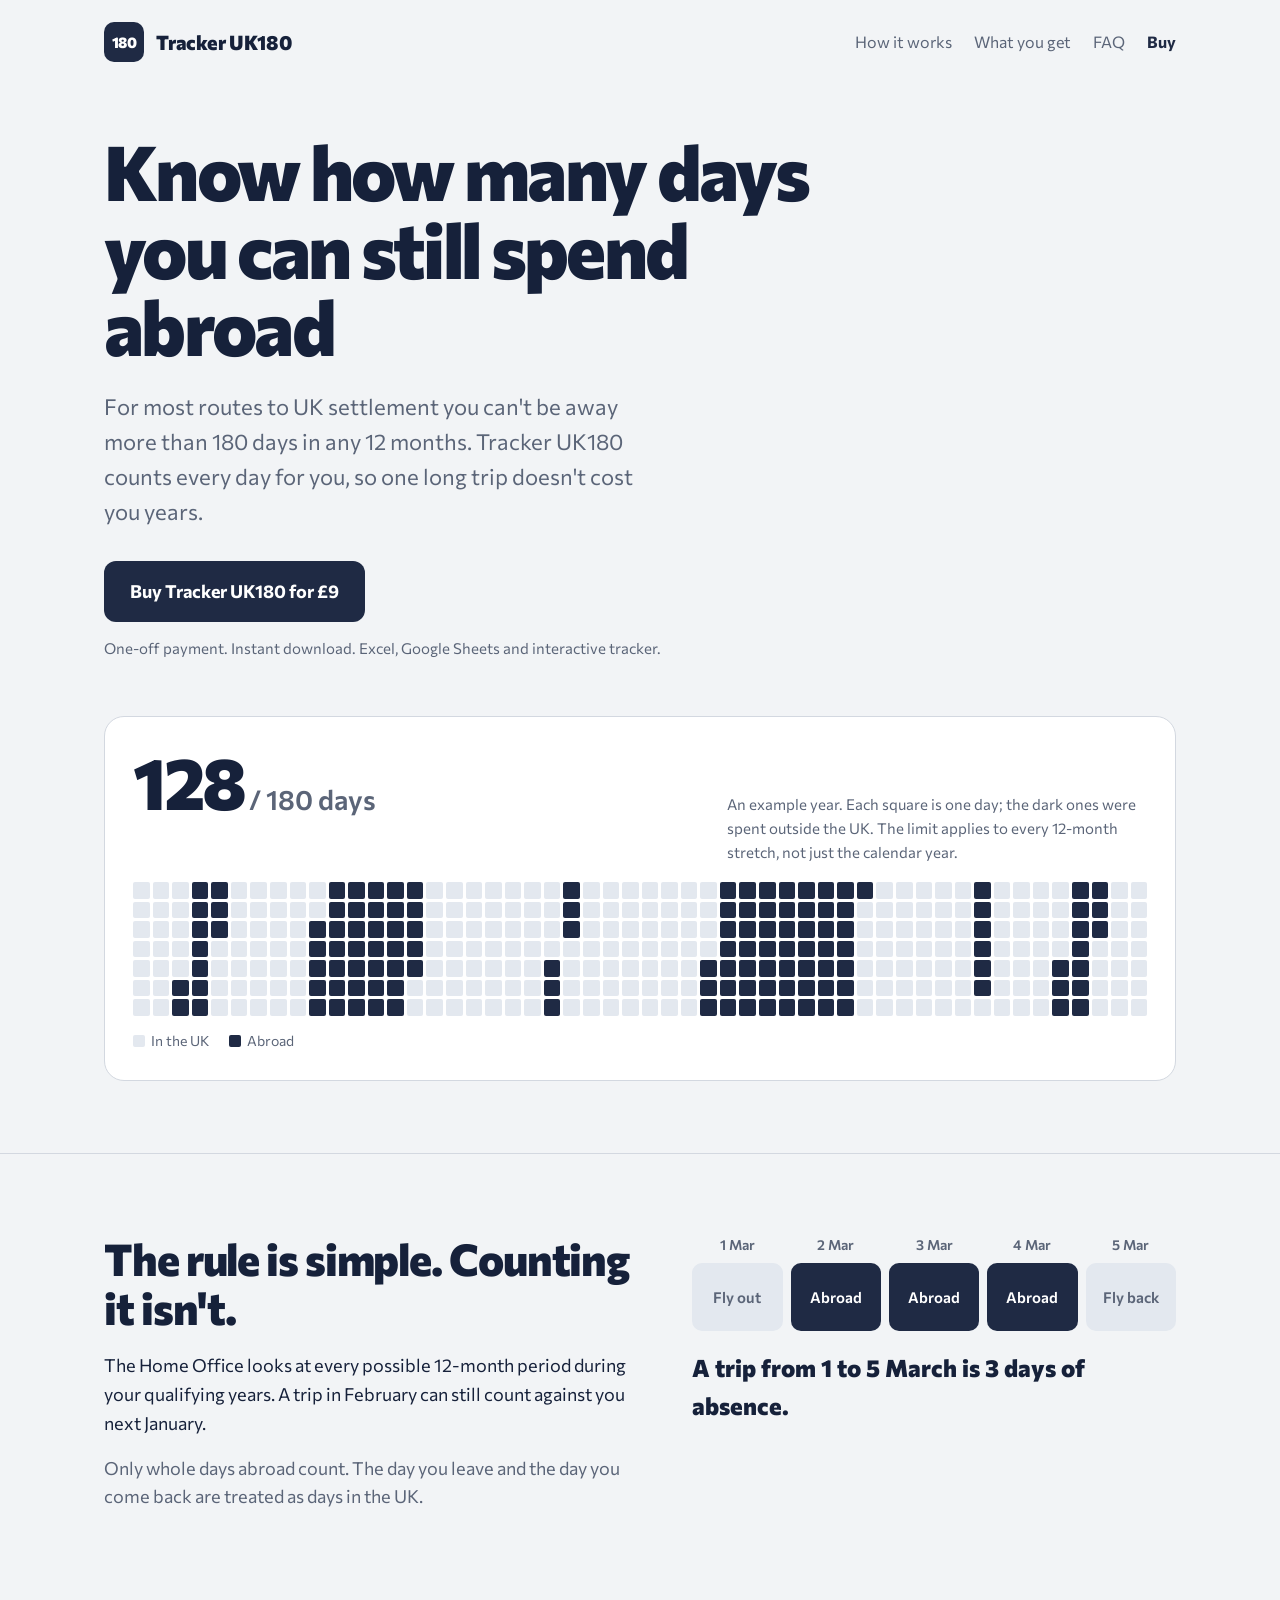
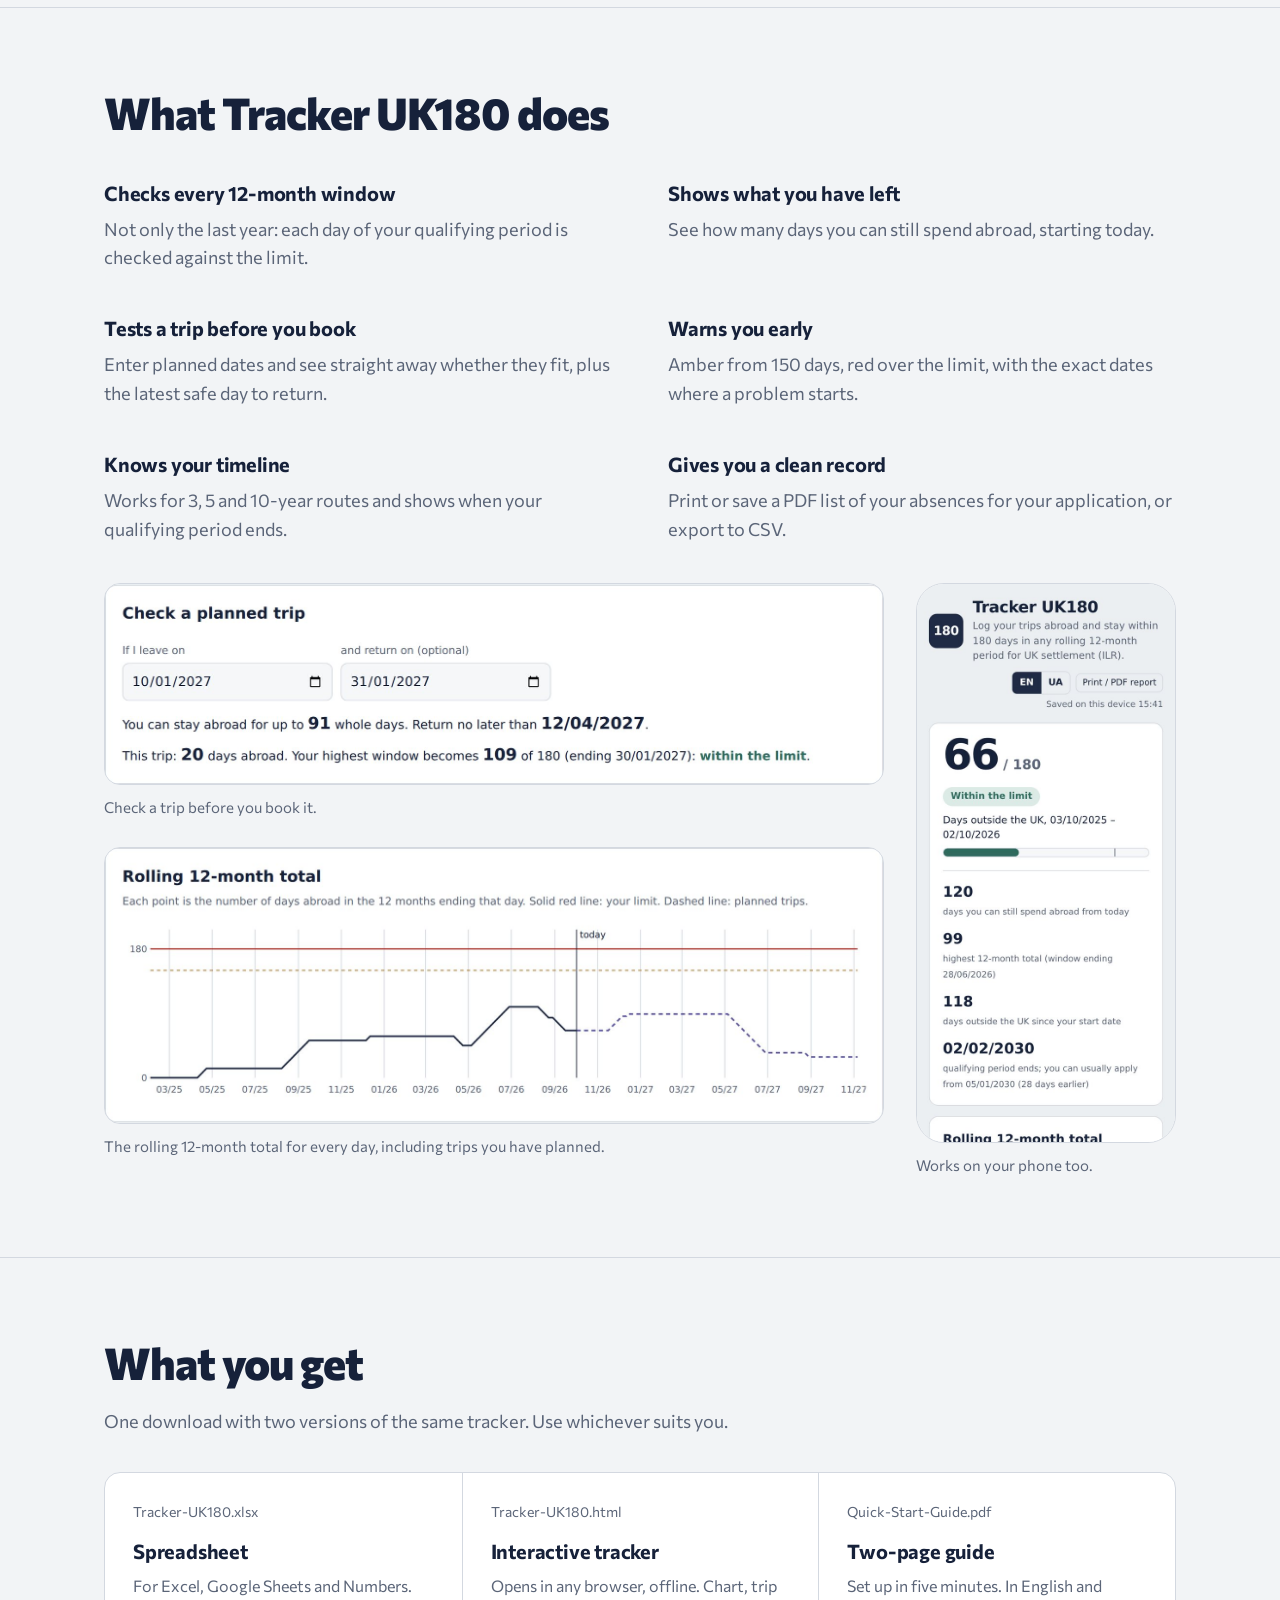
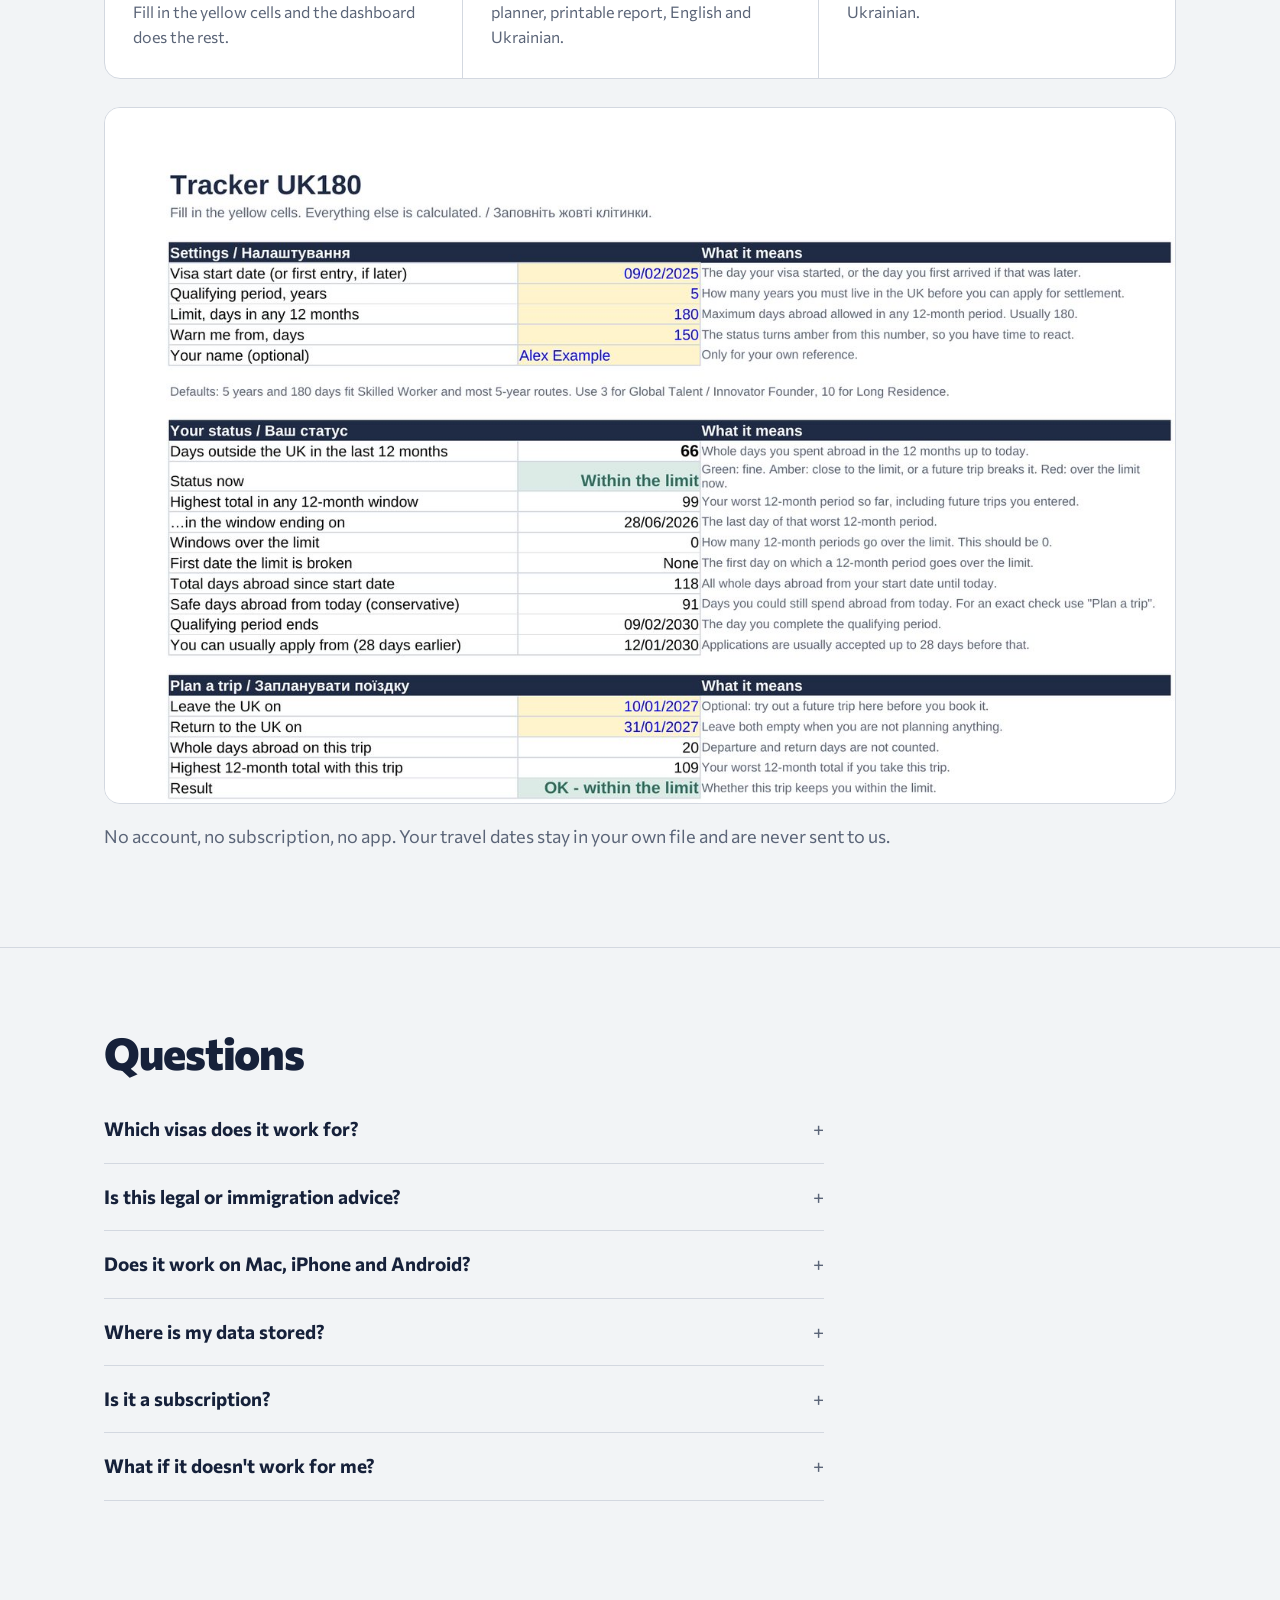
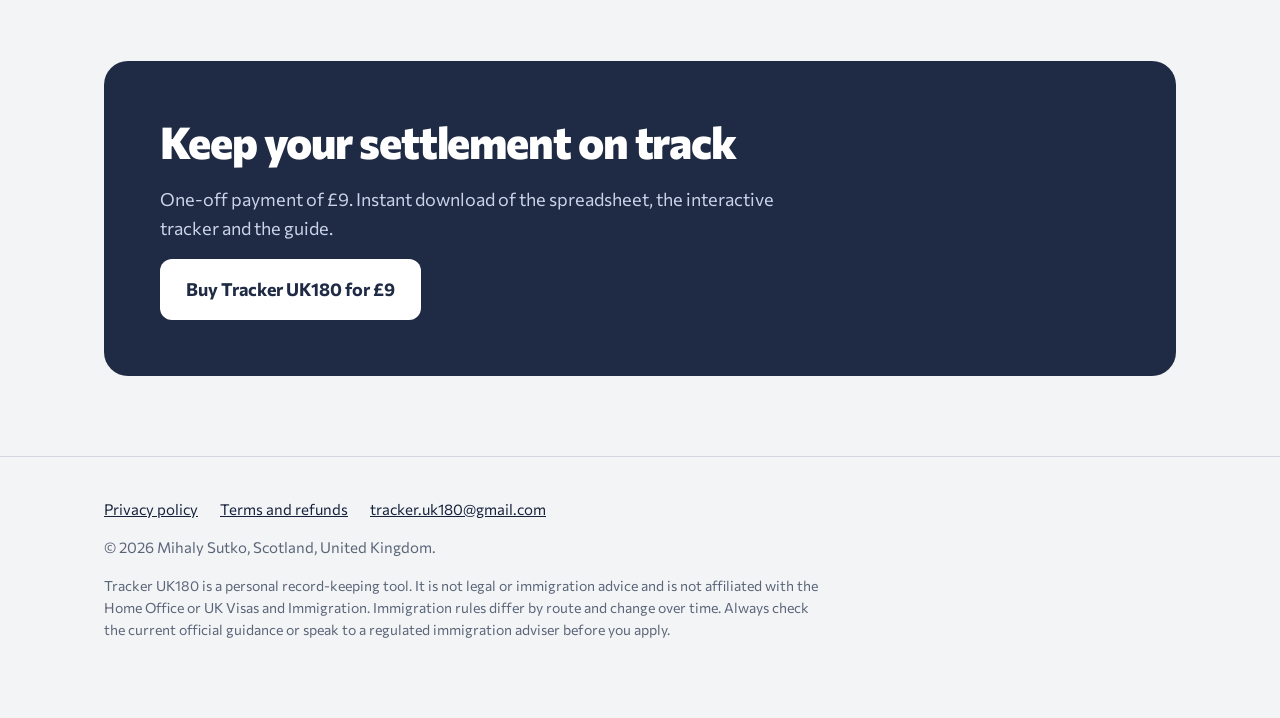
==== index.html @ 70cab6b4 "Add files via upload" ====
<!DOCTYPE html>
<html lang="en">
<head>
<meta charset="utf-8">
<meta name="viewport" content="width=device-width, initial-scale=1">
<link rel="icon" href="data:image/svg+xml,<svg xmlns=%22http://www.w3.org/2000/svg%22 viewBox=%220 0 100 100%22><rect width=%22100%22 height=%22100%22 rx=%2222%22 fill=%22%231F2A44%22/><text x=%2250%22 y=%2266%22 font-size=%2244%22 font-family=%22Arial%22 font-weight=%22700%22 fill=%22white%22 text-anchor=%22middle%22>180</text></svg>">
<link rel="preconnect" href="https://fonts.googleapis.com">
<link rel="preconnect" href="https://fonts.gstatic.com" crossorigin>
<link href="https://fonts.googleapis.com/css2?family=Commissioner:wght@400;600;700;800&display=swap" rel="stylesheet">
<link rel="stylesheet" href="/style.css">

<title>Tracker UK180: 180-day absence tracker for UK settlement (ILR)</title>
<meta name="description" content="Count your days outside the UK the way the 180-day rule works: every rolling 12-month window, whole days only. Excel, Google Sheets and an interactive tracker.">
<meta property="og:title" content="Tracker UK180: 180-day absence tracker for ILR">
<meta property="og:description" content="Know exactly how many days you can spend abroad without risking your UK settlement.">
<meta property="og:image" content="/og-image.jpg">
<meta name="twitter:card" content="summary_large_image">
</head>
<body>
<header class="wrap nav">
  <a class="brand" href="/"><span class="mark">180</span>Tracker UK180</a>
  <nav>
    <a href="/#how">How it works</a>
    <a href="/#inside">What you get</a>
    <a href="/#faq">FAQ</a>
    <a class="navbuy" href="/#buy">Buy</a>
  </nav>
</header>

<main>
  <section class="wrap hero">
    <h1>Know how many days you can still spend abroad</h1>
    <p class="lead">For most routes to UK settlement you can't be away more than 180 days in any 12 months. Tracker UK180 counts every day for you, so one long trip doesn't cost you years.</p>
    <a class="btn" data-buy href="#buy">Buy Tracker UK180</a>
    <p class="meta">One-off payment. Instant download. Excel, Google Sheets and interactive tracker.</p>

    <div class="yearbox" aria-label="Example: a year of trips shown day by day">
      <div class="yearhead">
        <div class="count"><span id="yearCount">0</span><small> / 180 days</small></div>
        <p>An example year. Each square is one day; the dark ones were spent outside the UK. The limit applies to every 12-month stretch, not just the calendar year.</p>
      </div>
      <div id="year"></div>
      <div class="legend"><span>In the UK</span><span class="a">Abroad</span></div>
    </div>
  </section>

  <section class="block" id="how">
    <div class="wrap rule">
      <div>
        <h2>The rule is simple. Counting it isn't.</h2>
        <p>The Home Office looks at every possible 12-month period during your qualifying years. A trip in February can still count against you next January.</p>
        <p class="muted">Only whole days abroad count. The day you leave and the day you come back are treated as days in the UK.</p>
      </div>
      <div>
        <div class="days" role="img" aria-label="A trip from 1 to 5 March counts as 3 days">
          <div><b>1 Mar</b><span>Fly out</span></div>
          <div><b>2 Mar</b><span class="on">Abroad</span></div>
          <div><b>3 Mar</b><span class="on">Abroad</span></div>
          <div><b>4 Mar</b><span class="on">Abroad</span></div>
          <div><b>5 Mar</b><span>Fly back</span></div>
        </div>
        <p class="days-total">A trip from 1 to 5 March is 3 days of absence.</p>
      </div>
    </div>
  </section>

  <section class="block">
    <div class="wrap">
      <h2>What Tracker UK180 does</h2>
      <div class="features">
        <div><h3>Checks every 12-month window</h3><p>Not only the last year: each day of your qualifying period is checked against the limit.</p></div>
        <div><h3>Shows what you have left</h3><p>See how many days you can still spend abroad, starting today.</p></div>
        <div><h3>Tests a trip before you book</h3><p>Enter planned dates and see straight away whether they fit, plus the latest safe day to return.</p></div>
        <div><h3>Warns you early</h3><p>Amber from 150 days, red over the limit, with the exact dates where a problem starts.</p></div>
        <div><h3>Knows your timeline</h3><p>Works for 3, 5 and 10-year routes and shows when your qualifying period ends.</p></div>
        <div><h3>Gives you a clean record</h3><p>Print or save a PDF list of your absences for your application, or export to CSV.</p></div>
      </div>

      <div class="shots pair">
        <div style="display:grid;gap:28px">
          <figure><div class="shot"><img src="/planner.jpg" alt="Trip planner showing a 20-day trip within the limit" loading="lazy" width="1600" height="411"></div><figcaption>Check a trip before you book it.</figcaption></figure>
          <figure><div class="shot"><img src="/chart.jpg" alt="Chart of days abroad in a rolling 12-month window" loading="lazy" width="1600" height="566"></div><figcaption>The rolling 12-month total for every day, including trips you have planned.</figcaption></figure>
        </div>
        <figure class="phonefig"><div class="shot"><img src="/mobile.jpg" alt="Tracker on a phone" loading="lazy" width="600" height="1298"></div><figcaption>Works on your phone too.</figcaption></figure>
      </div>
    </div>
  </section>

  <section class="block" id="inside">
    <div class="wrap">
      <h2>What you get</h2>
      <p class="muted narrow">One download with two versions of the same tracker. Use whichever suits you.</p>
      <div class="inside">
        <div><p class="file">Tracker-UK180.xlsx</p><h3>Spreadsheet</h3><p>For Excel, Google Sheets and Numbers. Fill in the yellow cells and the dashboard does the rest.</p></div>
        <div><p class="file">Tracker-UK180.html</p><h3>Interactive tracker</h3><p>Opens in any browser, offline. Chart, trip planner, printable report, English and Ukrainian.</p></div>
        <div><p class="file">Quick-Start-Guide.pdf</p><h3>Two-page guide</h3><p>Set up in five minutes. In English and Ukrainian.</p></div>
      </div>
      <figure class="shot" style="margin-top:28px"><img src="/excel.jpg" alt="Excel version of Tracker UK180 with dashboard and explanations" loading="lazy" width="1400" height="910"></figure>
      <p class="muted" style="margin-top:18px">No account, no subscription, no app. Your travel dates stay in your own file and are never sent to us.</p>
    </div>
  </section>

  <section class="block faq" id="faq">
    <div class="wrap"><div class="narrow">
      <h2>Questions</h2>
      <details><summary>Which visas does it work for?</summary><p>It is set up for the 180-days-in-any-12-months rule used by Skilled Worker and most 5-year routes, and has settings for 3-year (Global Talent, Innovator Founder) and 10-year (Long Residence) routes. Family-route rules can differ, so check the guidance for your exact route.</p></details>
      <details><summary>Is this legal or immigration advice?</summary><p>No. It is a tool to keep an accurate record and do the counting. It counts every absence, including ones the Home Office may disregard, so it errs on the safe side. Before you apply, check the current Home Office guidance or speak to a regulated adviser.</p></details>
      <details><summary>Does it work on Mac, iPhone and Android?</summary><p>Yes. The spreadsheet works in Excel, Google Sheets and Numbers. The interactive tracker opens in any modern browser on a computer or phone.</p></details>
      <details><summary>Where is my data stored?</summary><p>Only on your device: inside your spreadsheet file, or in your browser for the interactive version. Nothing is uploaded. The interactive version has a backup button so you can move your data to another device.</p></details>
      <details><summary>Is it a subscription?</summary><p>No. You pay once and keep the files, including updates to this version.</p></details>
      <details><summary>What if it doesn't work for me?</summary><p>Email us within 14 days of purchase and we'll help, or refund you if the files don't work as described. See <a href="/terms">terms and refunds</a>.</p></details>
    </div></div>
  </section>

  <section class="wrap" id="buy">
    <div class="final">
      <h2>Keep your settlement on track</h2>
      <p>One-off payment of <span data-price></span>. Instant download of the spreadsheet, the interactive tracker and the guide.</p>
      <a class="btn" data-buy href="#">Buy Tracker UK180</a>
    </div>
  </section>
</main>
<footer>
  <div class="wrap">
    <div class="links">
      <a href="/privacy">Privacy policy</a>
      <a href="/terms">Terms and refunds</a>
      <a data-email href="#">contact</a>
    </div>
    <p>© <span data-year></span> <span data-seller></span>, <span data-location></span>.</p>
    <p class="disclaimer">Tracker UK180 is a personal record-keeping tool. It is not legal or immigration advice and is not affiliated with the Home Office or UK Visas and Immigration. Immigration rules differ by route and change over time. Always check the current official guidance or speak to a regulated immigration adviser before you apply.</p>
  </div>
</footer>
<script src="/site.js"></script>

</body>
</html>
---- style.css ----
:root{
  box-sizing:border-box;
  --navy:#1F2A44; --ink:#16213A; --muted:#5B6578; --paper:#F2F4F6; --white:#FFFFFF;
  --line:#D3D8E0; --limit:#B3261E; --ok:#2E6B5E; --soft:#E3E8EF;
}
*,*::before,*::after{box-sizing:inherit}
html{scroll-behavior:smooth}
@media (prefers-reduced-motion:reduce){html{scroll-behavior:auto}}
body{margin:0;background:var(--paper);color:var(--ink);
  font-family:"Commissioner",system-ui,-apple-system,"Segoe UI",Roboto,Arial,sans-serif;
  font-size:18px;line-height:1.6}
img{max-width:100%;height:auto;display:block}
a{color:var(--navy)}
a:focus-visible,button:focus-visible{outline:3px solid var(--navy);outline-offset:3px;border-radius:4px}
.wrap{max-width:1120px;margin:0 auto;padding:0 24px}
.narrow{max-width:720px}

/* nav */
.nav{display:flex;justify-content:space-between;align-items:center;padding-top:22px;padding-bottom:22px}
.brand{display:flex;align-items:center;gap:12px;font-weight:800;font-size:20px;text-decoration:none;color:var(--ink);letter-spacing:-.01em}
.mark{width:40px;height:40px;border-radius:10px;background:var(--navy);color:#fff;display:grid;place-items:center;font-weight:800;font-size:15px;letter-spacing:-.03em}
.nav nav{display:flex;gap:22px;font-size:16px}
.nav nav a{text-decoration:none;color:var(--muted)}
.nav nav a:hover{color:var(--ink)}
@media (max-width:640px){.nav nav a:not(.navbuy){display:none}}

/* buttons */
.btn{display:inline-block;background:var(--navy);color:#fff;text-decoration:none;font-weight:700;
  padding:16px 26px;border-radius:12px;font-size:18px}
.btn:hover{background:#2B3A5C}
.navbuy{font-weight:700;color:var(--navy)!important}

/* hero */
.hero{padding-top:48px;padding-bottom:72px}
.hero h1{font-size:clamp(40px,7vw,76px);line-height:1.02;letter-spacing:-.035em;margin:0;font-weight:800;max-width:14ch}
.hero .lead{font-size:clamp(19px,2.2vw,22px);color:var(--muted);max-width:40ch;margin:24px 0 32px}
.hero .meta{font-size:15px;color:var(--muted);margin-top:14px}
.yearbox{margin-top:56px;background:var(--white);border:1px solid var(--line);border-radius:20px;padding:28px}
.yearhead{display:flex;justify-content:space-between;align-items:baseline;flex-wrap:wrap;gap:12px;margin-bottom:18px}
.count{font-size:clamp(44px,8vw,72px);font-weight:800;letter-spacing:-.04em;line-height:1;font-variant-numeric:tabular-nums}
.count small{font-size:.38em;color:var(--muted);font-weight:600;letter-spacing:0}
.yearhead p{margin:0;color:var(--muted);font-size:15px;max-width:42ch}
#year{display:grid;grid-template-columns:repeat(52,1fr);grid-auto-flow:column;grid-template-rows:repeat(7,1fr);gap:3px}
#year i{aspect-ratio:1;border-radius:2px;background:var(--soft)}
#year i.on{background:var(--navy)}
.legend{display:flex;gap:20px;font-size:14px;color:var(--muted);margin-top:14px;flex-wrap:wrap}
.legend span::before{content:"";display:inline-block;width:12px;height:12px;border-radius:2px;margin-right:6px;vertical-align:-1px;background:var(--soft)}
.legend .a::before{background:var(--navy)}
@media (max-width:640px){#year{gap:1.5px}.yearbox{padding:18px}}

/* sections */
section.block{padding:80px 0;border-top:1px solid var(--line)}
h2{font-size:clamp(30px,4.4vw,44px);line-height:1.1;letter-spacing:-.025em;margin:0 0 20px;font-weight:800;max-width:22ch}
h3{font-size:20px;margin:0 0 6px;letter-spacing:-.01em}
p{margin:0 0 16px}
.muted{color:var(--muted)}

.rule{display:grid;grid-template-columns:1.1fr 1fr;gap:56px;align-items:start}
@media (max-width:860px){.rule{grid-template-columns:1fr;gap:32px}}
.days{display:grid;grid-template-columns:repeat(5,1fr);gap:8px;text-align:center;font-size:15px}
.days b{display:block;font-size:14px;color:var(--muted);font-weight:600;margin-bottom:6px}
.days span{display:block;padding:22px 0;border-radius:10px;background:var(--soft);color:var(--muted);font-weight:600}
.days span.on{background:var(--navy);color:#fff}
.days-total{font-size:24px;font-weight:800;margin-top:18px}

.features{display:grid;grid-template-columns:repeat(2,1fr);gap:40px 56px;margin-top:40px}
@media (max-width:760px){.features{grid-template-columns:1fr;gap:28px}}
.features p{color:var(--muted);margin:0}

.shot{border-radius:16px;border:1px solid var(--line);background:#fff;overflow:hidden}
.shots{display:grid;gap:28px;margin-top:40px}
.pair{display:grid;grid-template-columns:1fr 260px;gap:32px;align-items:start}
.phonefig .shot{border-radius:28px;max-height:560px}
.phonefig img{object-fit:cover;object-position:top}
@media (max-width:760px){.pair{grid-template-columns:1fr}.phonefig{max-width:280px}}
figure{margin:0}
figcaption{font-size:15px;color:var(--muted);margin-top:10px}

.inside{display:grid;grid-template-columns:repeat(3,1fr);gap:0;margin-top:36px;border:1px solid var(--line);border-radius:16px;background:#fff}
.inside div{padding:28px}
.inside div+div{border-left:1px solid var(--line)}
.inside p{color:var(--muted);margin:0;font-size:16px}
.inside .file{font-size:14px;color:var(--muted);margin-bottom:12px}
@media (max-width:760px){.inside{grid-template-columns:1fr}.inside div+div{border-left:0;border-top:1px solid var(--line)}}

.faq details{border-bottom:1px solid var(--line);padding:18px 0}
.faq summary{font-weight:700;cursor:pointer;font-size:19px;list-style:none}
.faq summary::-webkit-details-marker{display:none}
.faq summary::after{content:"+";float:right;color:var(--muted);font-weight:400}
.faq details[open] summary::after{content:"–"}
.faq details p{color:var(--muted);margin:12px 0 0}

.final{background:var(--navy);color:#fff;border-radius:24px;padding:56px;margin:80px 0}
.final h2{color:#fff}
.final p{color:#C9D4EA;max-width:52ch}
.final .btn{background:#fff;color:var(--navy)}
.final .btn:hover{background:#E3E8EF}
@media (max-width:640px){.final{padding:32px}}

footer{padding:40px 0 60px;font-size:15px;color:var(--muted);border-top:1px solid var(--line)}
footer .links{display:flex;gap:22px;flex-wrap:wrap;margin-bottom:14px}
footer .links a{color:var(--ink)}
.disclaimer{font-size:14px;max-width:80ch}

/* legal pages */
.legal{padding-top:24px;padding-bottom:80px}
.legal h1{font-size:clamp(34px,5vw,48px);letter-spacing:-.03em;margin:20px 0 8px}
.legal h2{font-size:24px;margin:36px 0 10px;max-width:none}
.legal p,.legal li{color:#2B3446;font-size:17px}
.legal ul{padding-left:22px}
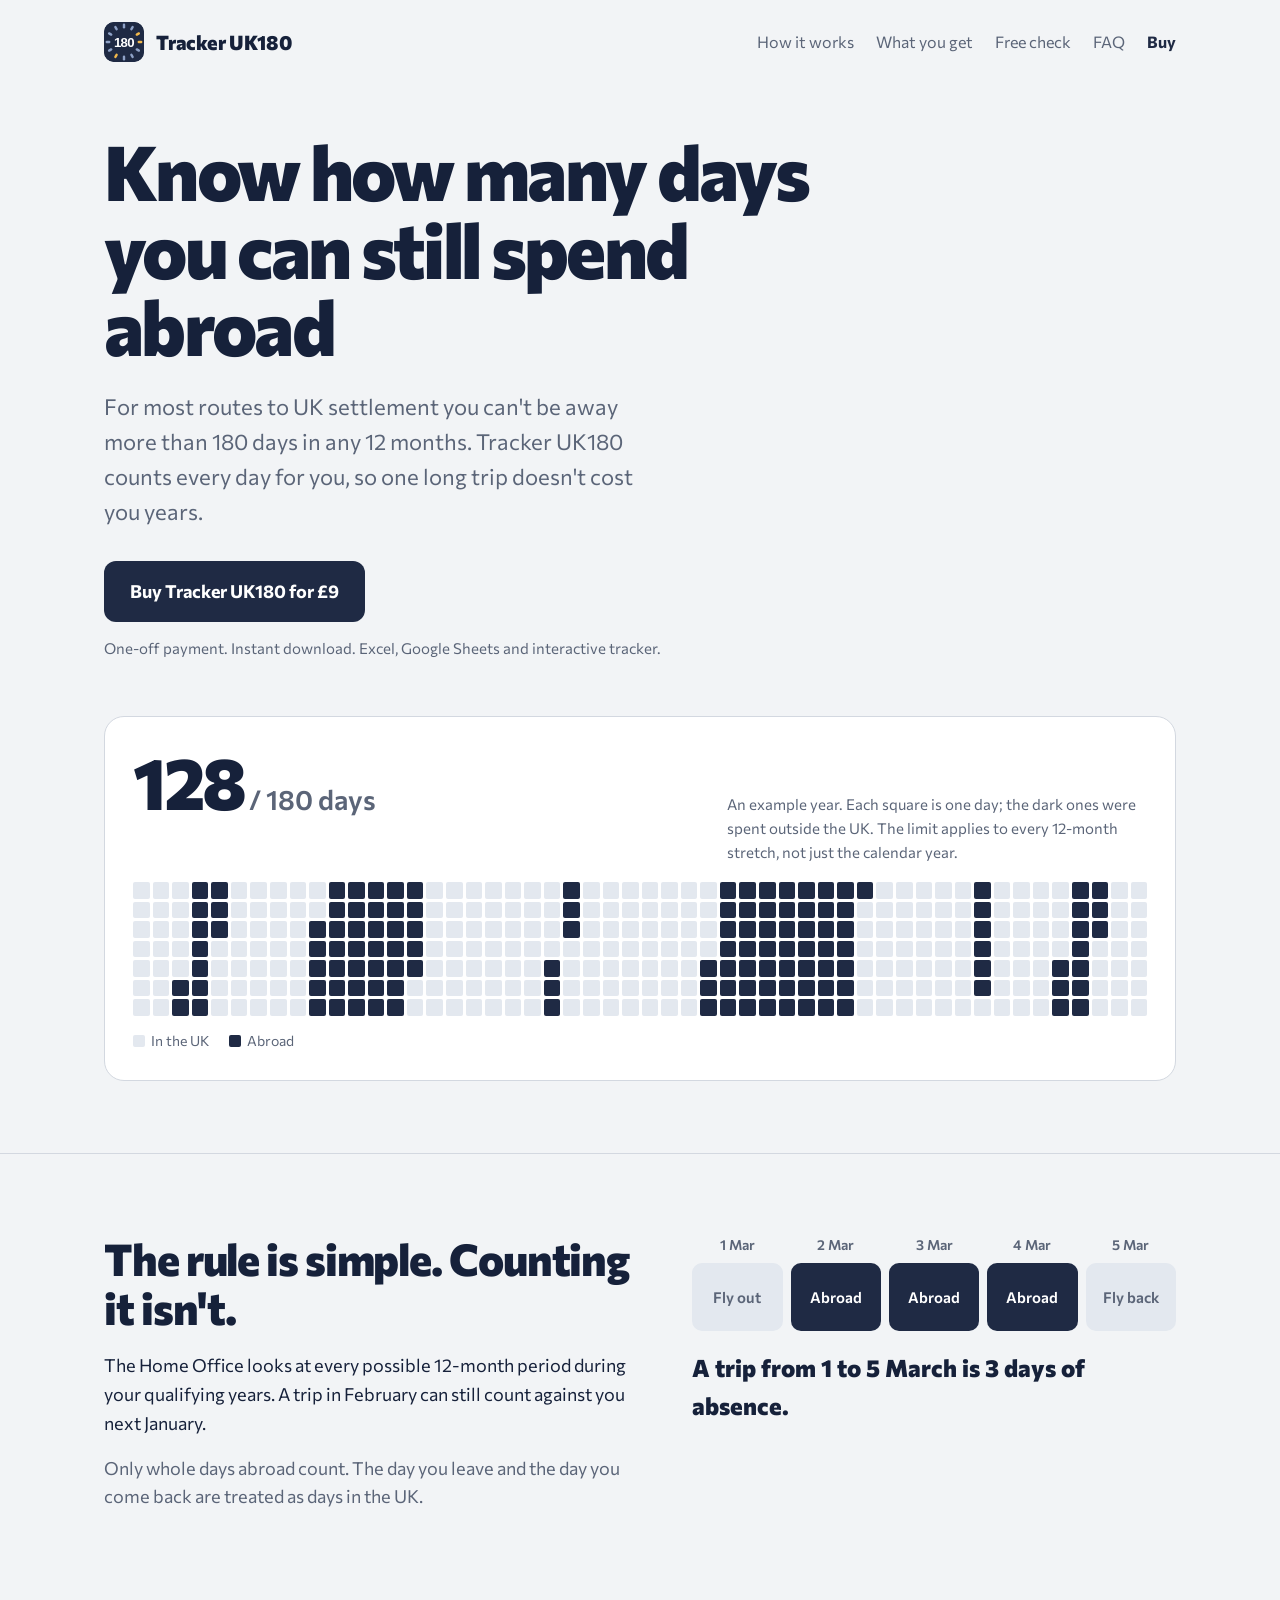
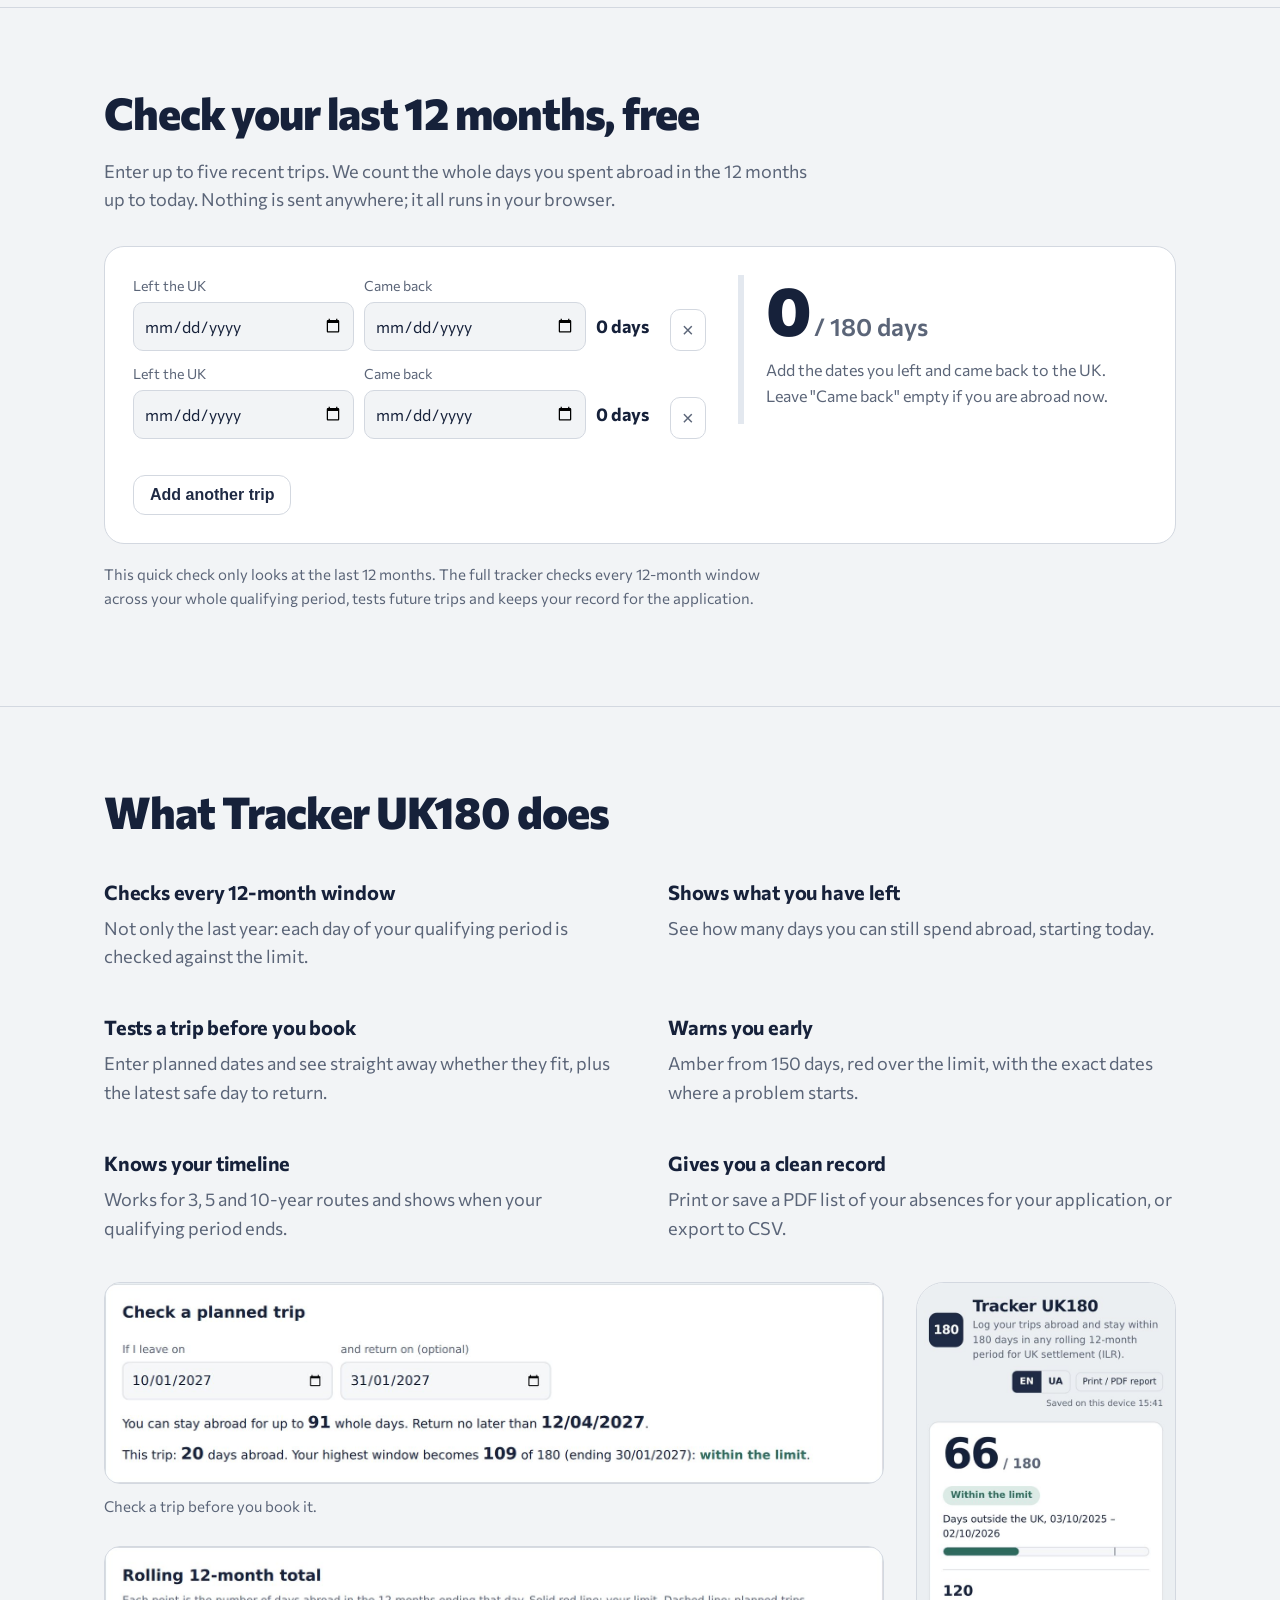
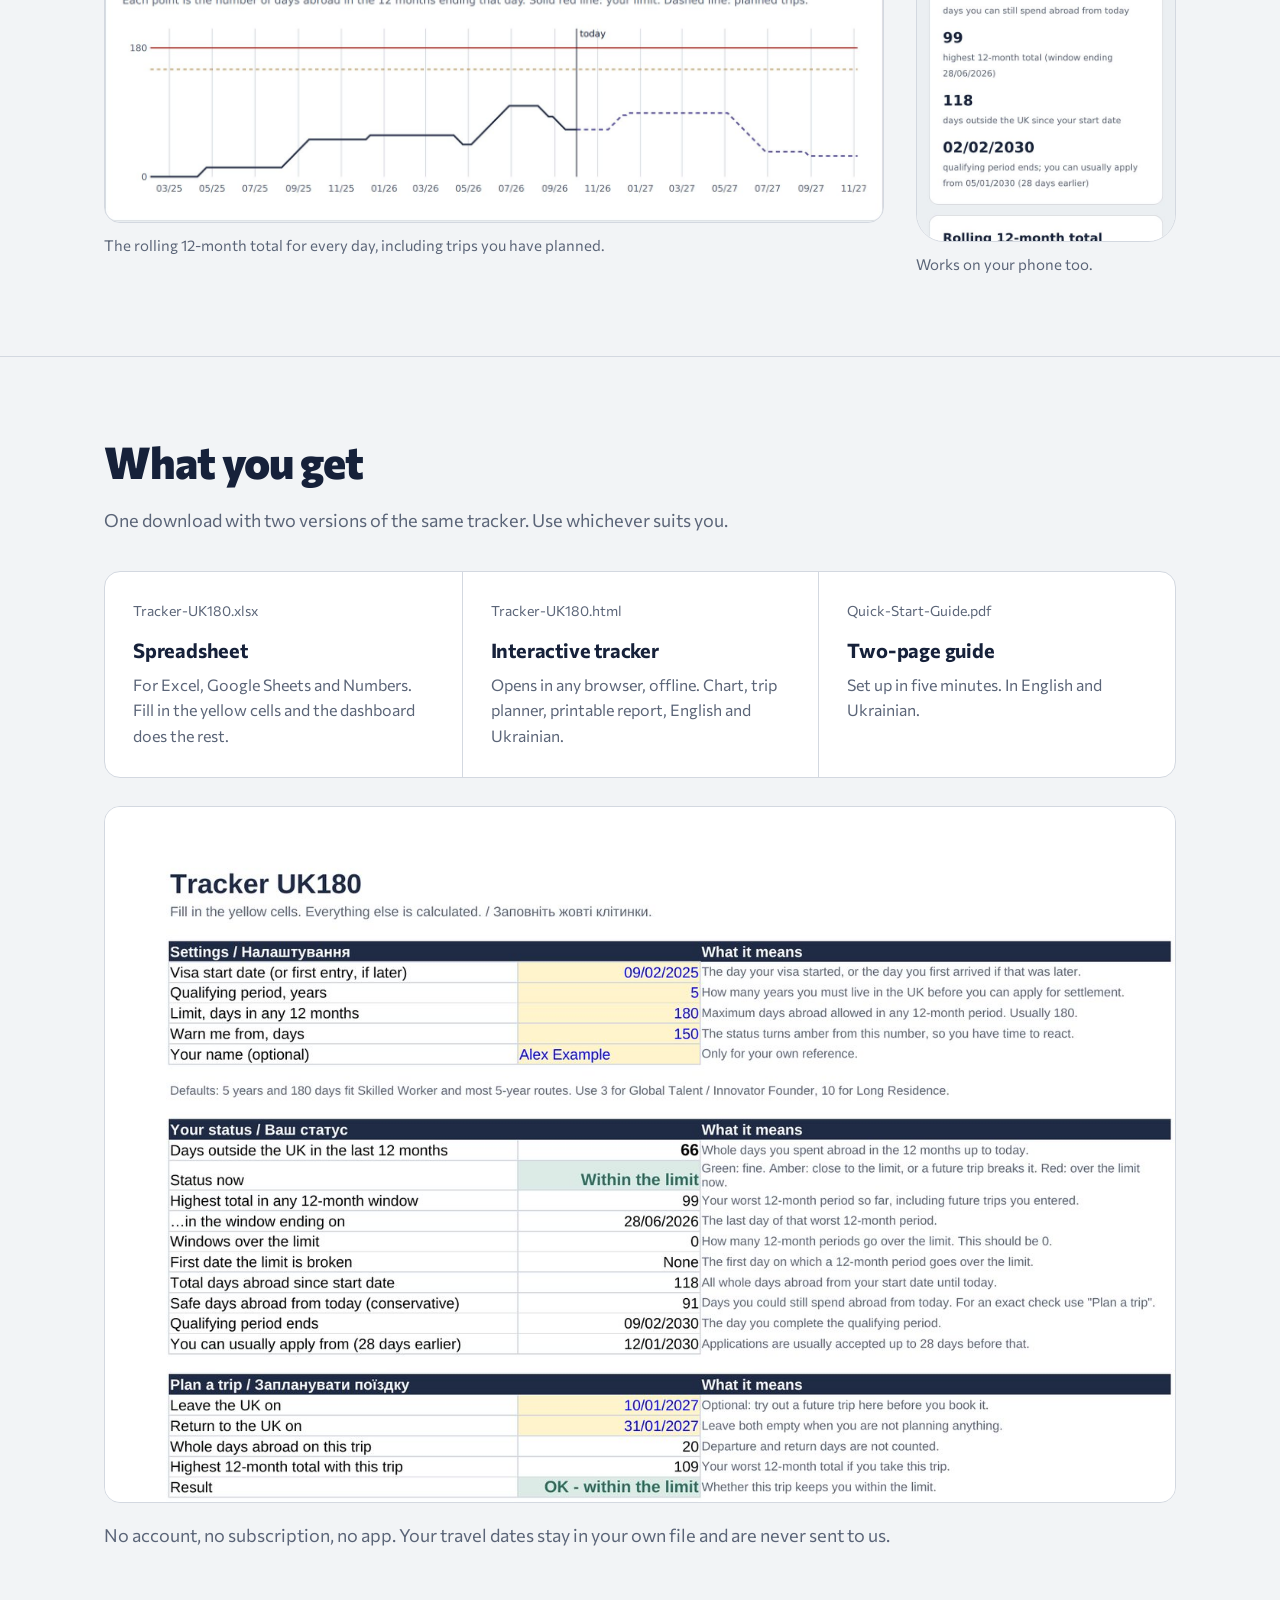
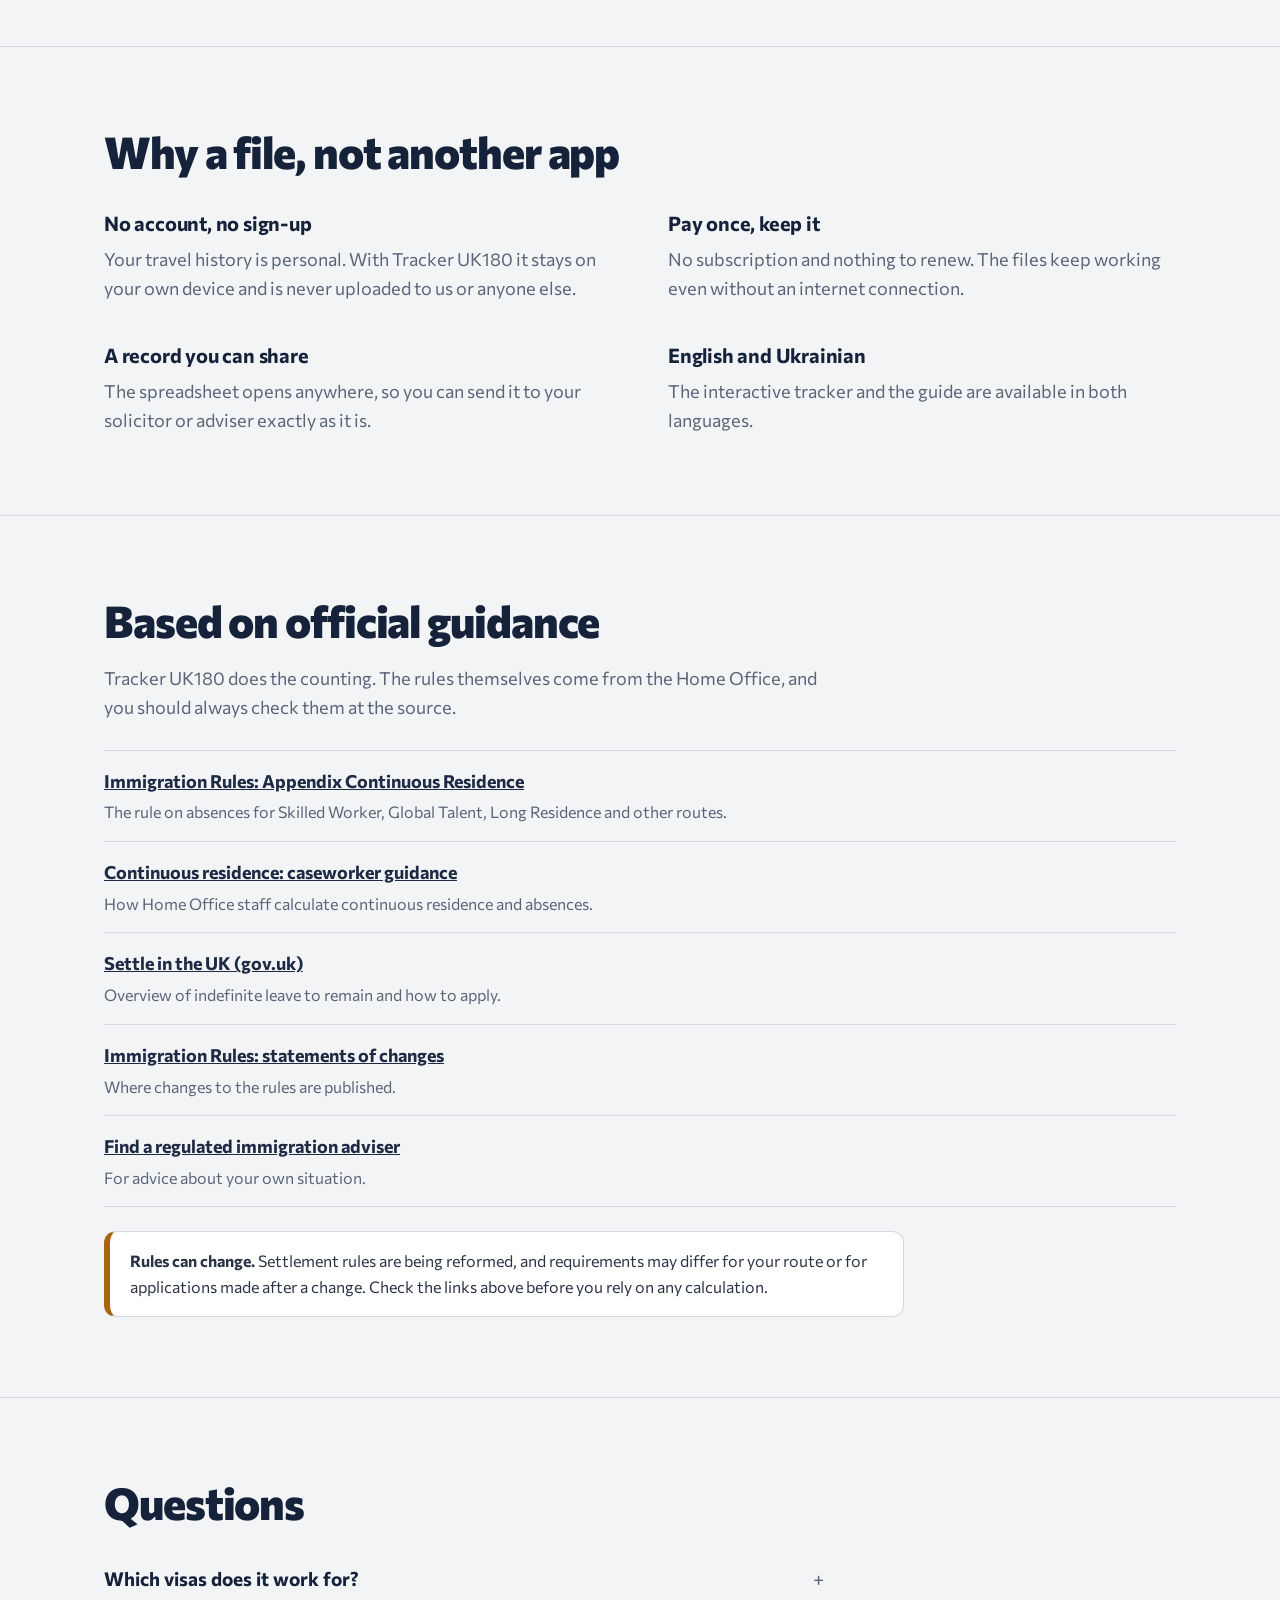
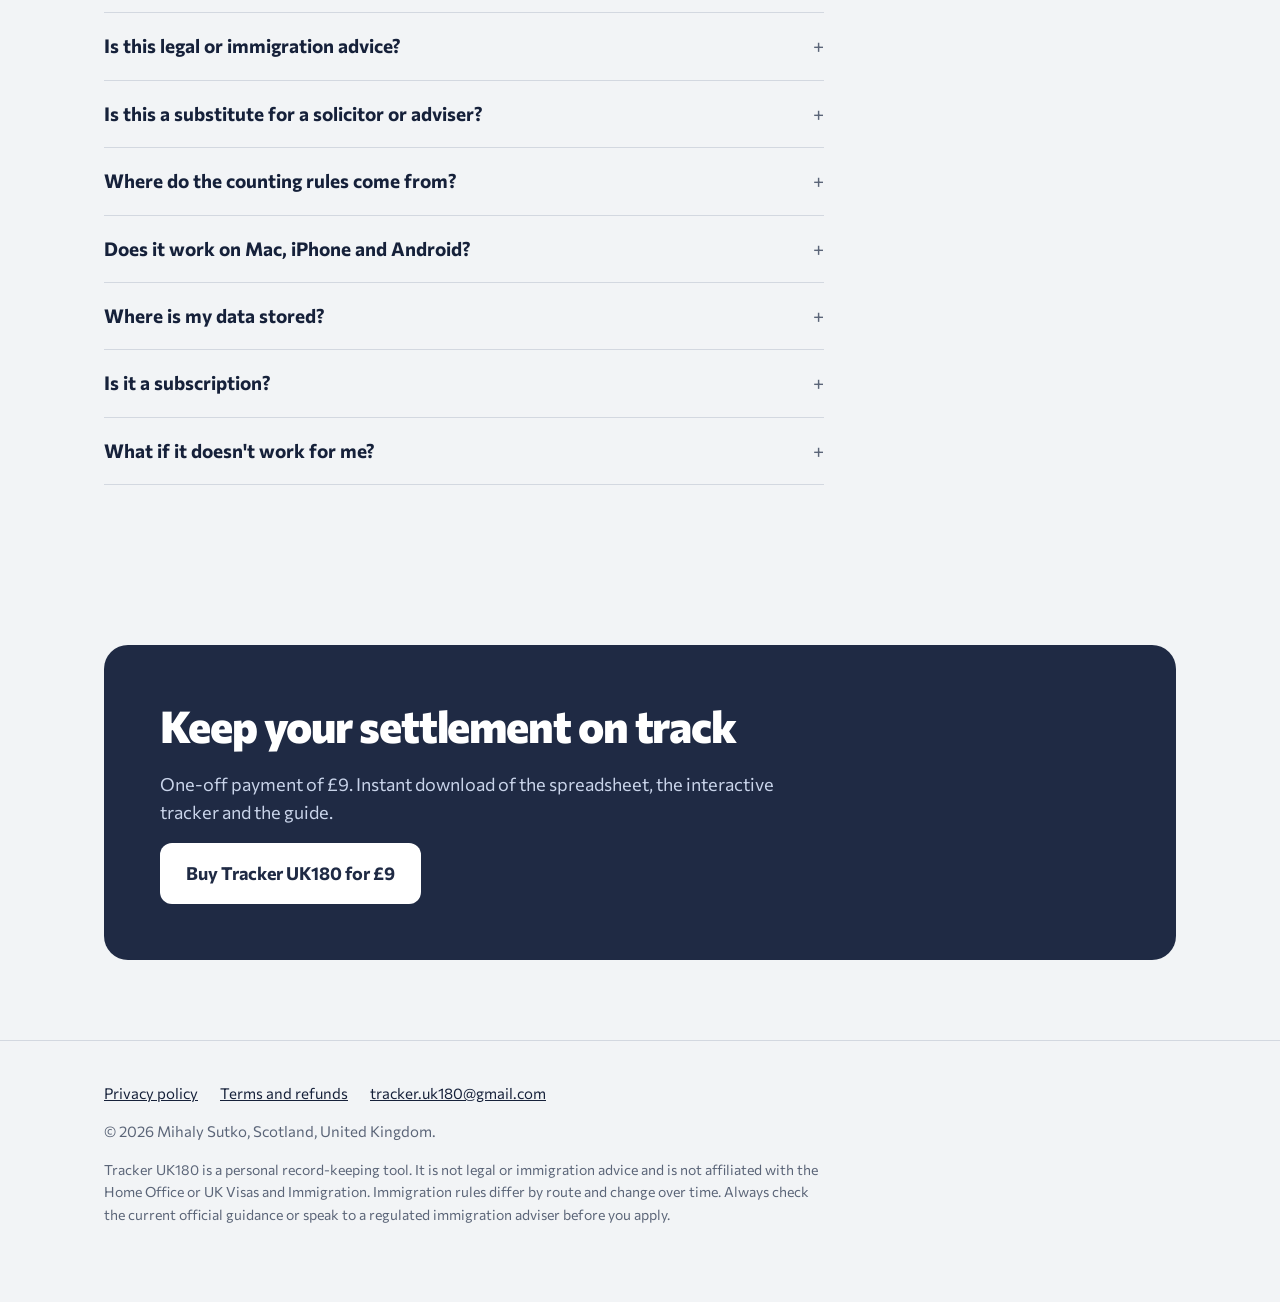
==== commit f6cccc2d: "Add files via upload" ====
--- a/index.html
+++ b/index.html
@@ -3,7 +3,7 @@
 <head>
 <meta charset="utf-8">
 <meta name="viewport" content="width=device-width, initial-scale=1">
-<link rel="icon" href="data:image/svg+xml,<svg xmlns=%22http://www.w3.org/2000/svg%22 viewBox=%220 0 100 100%22><rect width=%22100%22 height=%22100%22 rx=%2222%22 fill=%22%231F2A44%22/><text x=%2250%22 y=%2266%22 font-size=%2244%22 font-family=%22Arial%22 font-weight=%22700%22 fill=%22white%22 text-anchor=%22middle%22>180</text></svg>">
+<link rel="icon" type="image/svg+xml" href="/logo-mark.svg">
 <link rel="preconnect" href="https://fonts.googleapis.com">
 <link rel="preconnect" href="https://fonts.gstatic.com" crossorigin>
 <link href="https://fonts.googleapis.com/css2?family=Commissioner:wght@400;600;700;800&display=swap" rel="stylesheet">
@@ -15,13 +15,15 @@
 <meta property="og:description" content="Know exactly how many days you can spend abroad without risking your UK settlement.">
 <meta property="og:image" content="/og-image.jpg">
 <meta name="twitter:card" content="summary_large_image">
+<script src="/checker.js" defer></script>
 </head>
 <body>
 <header class="wrap nav">
-  <a class="brand" href="/"><span class="mark">180</span>Tracker UK180</a>
+  <a class="brand" href="/"><img class="mark" src="/logo-mark.svg" alt="" width="40" height="40">Tracker UK180</a>
   <nav>
     <a href="/#how">How it works</a>
     <a href="/#inside">What you get</a>
+    <a href="/#check">Free check</a>
     <a href="/#faq">FAQ</a>
     <a class="navbuy" href="/#buy">Buy</a>
   </nav>
@@ -64,6 +66,24 @@
     </div>
   </section>
 
+
+  <section class="block" id="check">
+    <div class="wrap">
+      <h2>Check your last 12 months, free</h2>
+      <p class="muted narrow">Enter up to five recent trips. We count the whole days you spent abroad in the 12 months up to today. Nothing is sent anywhere; it all runs in your browser.</p>
+      <div class="checker">
+        <div class="trips" id="ckTrips"></div>
+        <div class="ckbar">
+          <button type="button" class="btn ghostbtn" id="ckAdd">Add another trip</button>
+        </div>
+        <div class="ckresult" aria-live="polite">
+          <div class="cknum"><span id="ckTotal">0</span><small> / 180 days</small></div>
+          <p id="ckMsg" class="muted">Add the dates you left and came back to the UK.</p>
+        </div>
+      </div>
+      <p class="muted small">This quick check only looks at the last 12 months. The full tracker checks every 12-month window across your whole qualifying period, tests future trips and keeps your record for the application.</p>
+    </div>
+  </section>
   <section class="block">
     <div class="wrap">
       <h2>What Tracker UK180 does</h2>
@@ -100,11 +120,40 @@
     </div>
   </section>
 
+
+  <section class="block" id="why">
+    <div class="wrap">
+      <h2>Why a file, not another app</h2>
+      <div class="why">
+        <div><h3>No account, no sign-up</h3><p>Your travel history is personal. With Tracker UK180 it stays on your own device and is never uploaded to us or anyone else.</p></div>
+        <div><h3>Pay once, keep it</h3><p>No subscription and nothing to renew. The files keep working even without an internet connection.</p></div>
+        <div><h3>A record you can share</h3><p>The spreadsheet opens anywhere, so you can send it to your solicitor or adviser exactly as it is.</p></div>
+        <div><h3>English and Ukrainian</h3><p>The interactive tracker and the guide are available in both languages.</p></div>
+      </div>
+    </div>
+  </section>
+
+  <section class="block" id="sources">
+    <div class="wrap">
+      <h2>Based on official guidance</h2>
+      <p class="muted narrow">Tracker UK180 does the counting. The rules themselves come from the Home Office, and you should always check them at the source.</p>
+      <ul class="sources">
+        <li><a href="https://www.gov.uk/guidance/immigration-rules/immigration-rules-appendix-continuous-residence" target="_blank" rel="noopener">Immigration Rules: Appendix Continuous Residence</a><span>The rule on absences for Skilled Worker, Global Talent, Long Residence and other routes.</span></li>
+        <li><a href="https://www.gov.uk/government/publications/continuous-residence-caseworker-guidance" target="_blank" rel="noopener">Continuous residence: caseworker guidance</a><span>How Home Office staff calculate continuous residence and absences.</span></li>
+        <li><a href="https://www.gov.uk/settle-in-the-uk" target="_blank" rel="noopener">Settle in the UK (gov.uk)</a><span>Overview of indefinite leave to remain and how to apply.</span></li>
+        <li><a href="https://www.gov.uk/government/collections/immigration-rules-statement-of-changes" target="_blank" rel="noopener">Immigration Rules: statements of changes</a><span>Where changes to the rules are published.</span></li>
+        <li><a href="https://www.gov.uk/find-an-immigration-adviser" target="_blank" rel="noopener">Find a regulated immigration adviser</a><span>For advice about your own situation.</span></li>
+      </ul>
+      <div class="notice"><b>Rules can change.</b> Settlement rules are being reformed, and requirements may differ for your route or for applications made after a change. Check the links above before you rely on any calculation.</div>
+    </div>
+  </section>
   <section class="block faq" id="faq">
     <div class="wrap"><div class="narrow">
       <h2>Questions</h2>
       <details><summary>Which visas does it work for?</summary><p>It is set up for the 180-days-in-any-12-months rule used by Skilled Worker and most 5-year routes, and has settings for 3-year (Global Talent, Innovator Founder) and 10-year (Long Residence) routes. Family-route rules can differ, so check the guidance for your exact route.</p></details>
       <details><summary>Is this legal or immigration advice?</summary><p>No. It is a tool to keep an accurate record and do the counting. It counts every absence, including ones the Home Office may disregard, so it errs on the safe side. Before you apply, check the current Home Office guidance or speak to a regulated adviser.</p></details>
+      <details><summary>Is this a substitute for a solicitor or adviser?</summary><p>No. Tracker UK180 keeps an accurate record and does the arithmetic. It does not assess your eligibility or give legal advice. For questions about your own case, speak to a regulated immigration adviser or solicitor.</p></details>
+      <details><summary>Where do the counting rules come from?</summary><p>From the Home Office's Appendix Continuous Residence and the caseworker guidance on continuous residence, linked in the "Based on official guidance" section above. If the rules change, we update the tracker and you can download the new version.</p></details>
       <details><summary>Does it work on Mac, iPhone and Android?</summary><p>Yes. The spreadsheet works in Excel, Google Sheets and Numbers. The interactive tracker opens in any modern browser on a computer or phone.</p></details>
       <details><summary>Where is my data stored?</summary><p>Only on your device: inside your spreadsheet file, or in your browser for the interactive version. Nothing is uploaded. The interactive version has a backup button so you can move your data to another device.</p></details>
       <details><summary>Is it a subscription?</summary><p>No. You pay once and keep the files, including updates to this version.</p></details>
--- a/style.css
+++ b/style.css
@@ -108,3 +108,37 @@
 .legal h2{font-size:24px;margin:36px 0 10px;max-width:none}
 .legal p,.legal li{color:#2B3446;font-size:17px}
 .legal ul{padding-left:22px}
+
+/* free check */
+.checker{margin-top:32px;background:var(--white);border:1px solid var(--line);border-radius:20px;padding:28px;display:grid;grid-template-columns:1.4fr 1fr;gap:32px;align-items:start}
+@media (max-width:860px){.checker{grid-template-columns:1fr;padding:20px}}
+.trips{display:grid;gap:12px}
+.ckrow{display:grid;grid-template-columns:1fr 1fr auto 36px;gap:10px;align-items:end}
+@media (max-width:520px){.ckrow{grid-template-columns:1fr 1fr 36px}.ckdays{grid-column:1/3;order:4}}
+.ckrow label{font-size:14px;color:var(--muted);display:grid;gap:4px}
+.ckrow input{font:inherit;font-size:16px;color:var(--ink);background:var(--paper);border:1px solid var(--line);border-radius:10px;padding:10px;min-width:0;width:100%}
+.ckdays{font-weight:700;font-variant-numeric:tabular-nums;white-space:nowrap;padding-bottom:10px;min-width:64px}
+.ckdel{width:36px;height:42px;border:1px solid var(--line);background:transparent;border-radius:10px;color:var(--muted);font-size:20px;cursor:pointer}
+.ckdel:hover{color:var(--ink)}
+.ckbar{grid-column:1}
+.ghostbtn{background:transparent;color:var(--navy);border:1px solid var(--line);padding:10px 16px;font-size:16px;margin-top:4px;cursor:pointer}
+.ghostbtn:hover{background:var(--soft)}
+.ghostbtn:disabled{opacity:.5;cursor:default}
+.ckresult{grid-column:2;grid-row:1 / span 2;border-left:6px solid var(--soft);padding-left:22px}
+@media (max-width:860px){.ckresult{grid-column:1;grid-row:auto}}
+.ckresult.ok{border-color:var(--ok)} .ckresult.warn{border-color:#A8640F} .ckresult.bad{border-color:var(--limit)}
+.cknum{font-size:clamp(48px,7vw,68px);font-weight:800;letter-spacing:-.04em;line-height:1;font-variant-numeric:tabular-nums}
+.cknum small{font-size:.36em;color:var(--muted);font-weight:600;letter-spacing:0}
+.ckresult p{margin-top:14px;font-size:16px}
+.small{font-size:15px;margin-top:18px;max-width:70ch}
+
+/* why + sources */
+.why{display:grid;grid-template-columns:repeat(2,1fr);gap:36px 56px;margin-top:32px}
+@media (max-width:760px){.why{grid-template-columns:1fr;gap:24px}}
+.why p{color:var(--muted);margin:0}
+.sources{list-style:none;padding:0;margin:28px 0 0;border-top:1px solid var(--line)}
+.sources li{padding:16px 0;border-bottom:1px solid var(--line);display:grid;gap:4px}
+.sources a{font-weight:700;font-size:18px}
+.sources span{color:var(--muted);font-size:16px}
+.notice{margin-top:24px;background:var(--white);border:1px solid var(--line);border-left:6px solid #A8640F;border-radius:12px;padding:16px 20px;font-size:16px;color:#2B3446;max-width:80ch}
+.mark{border-radius:10px}
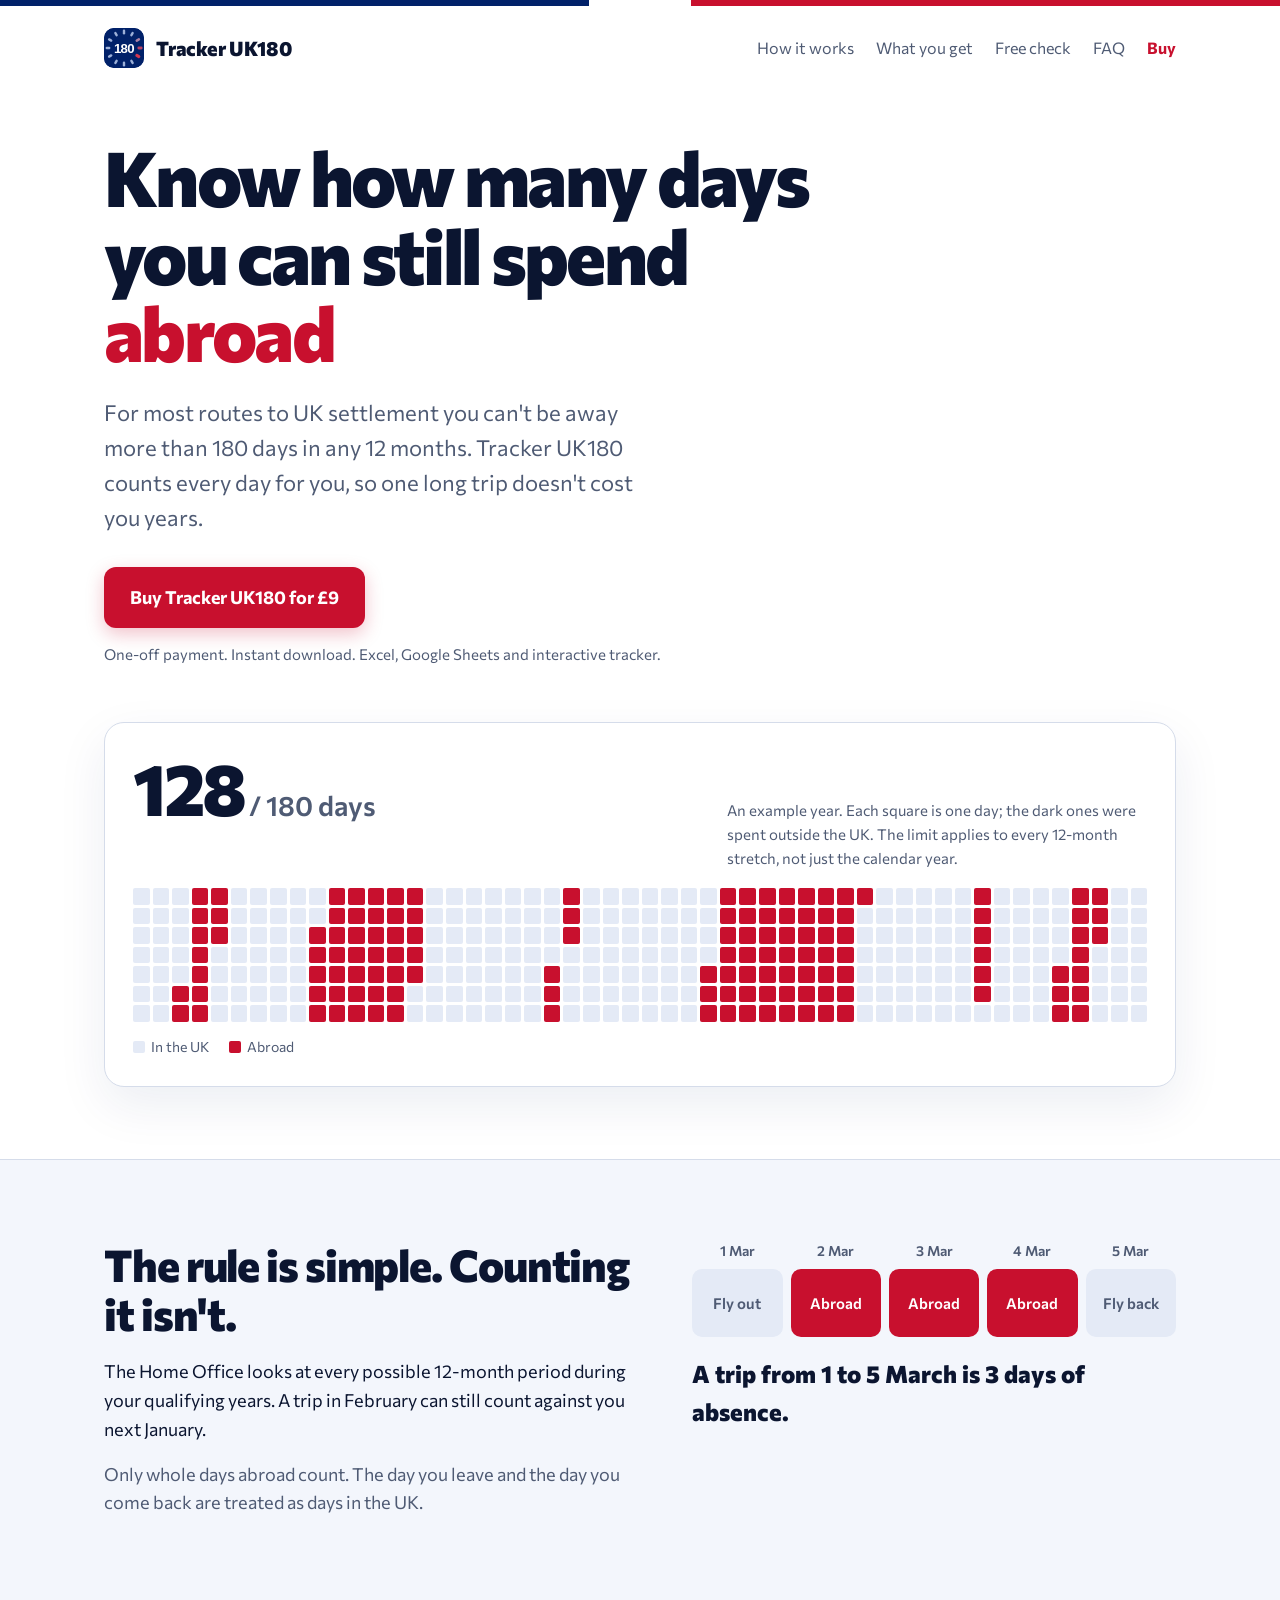
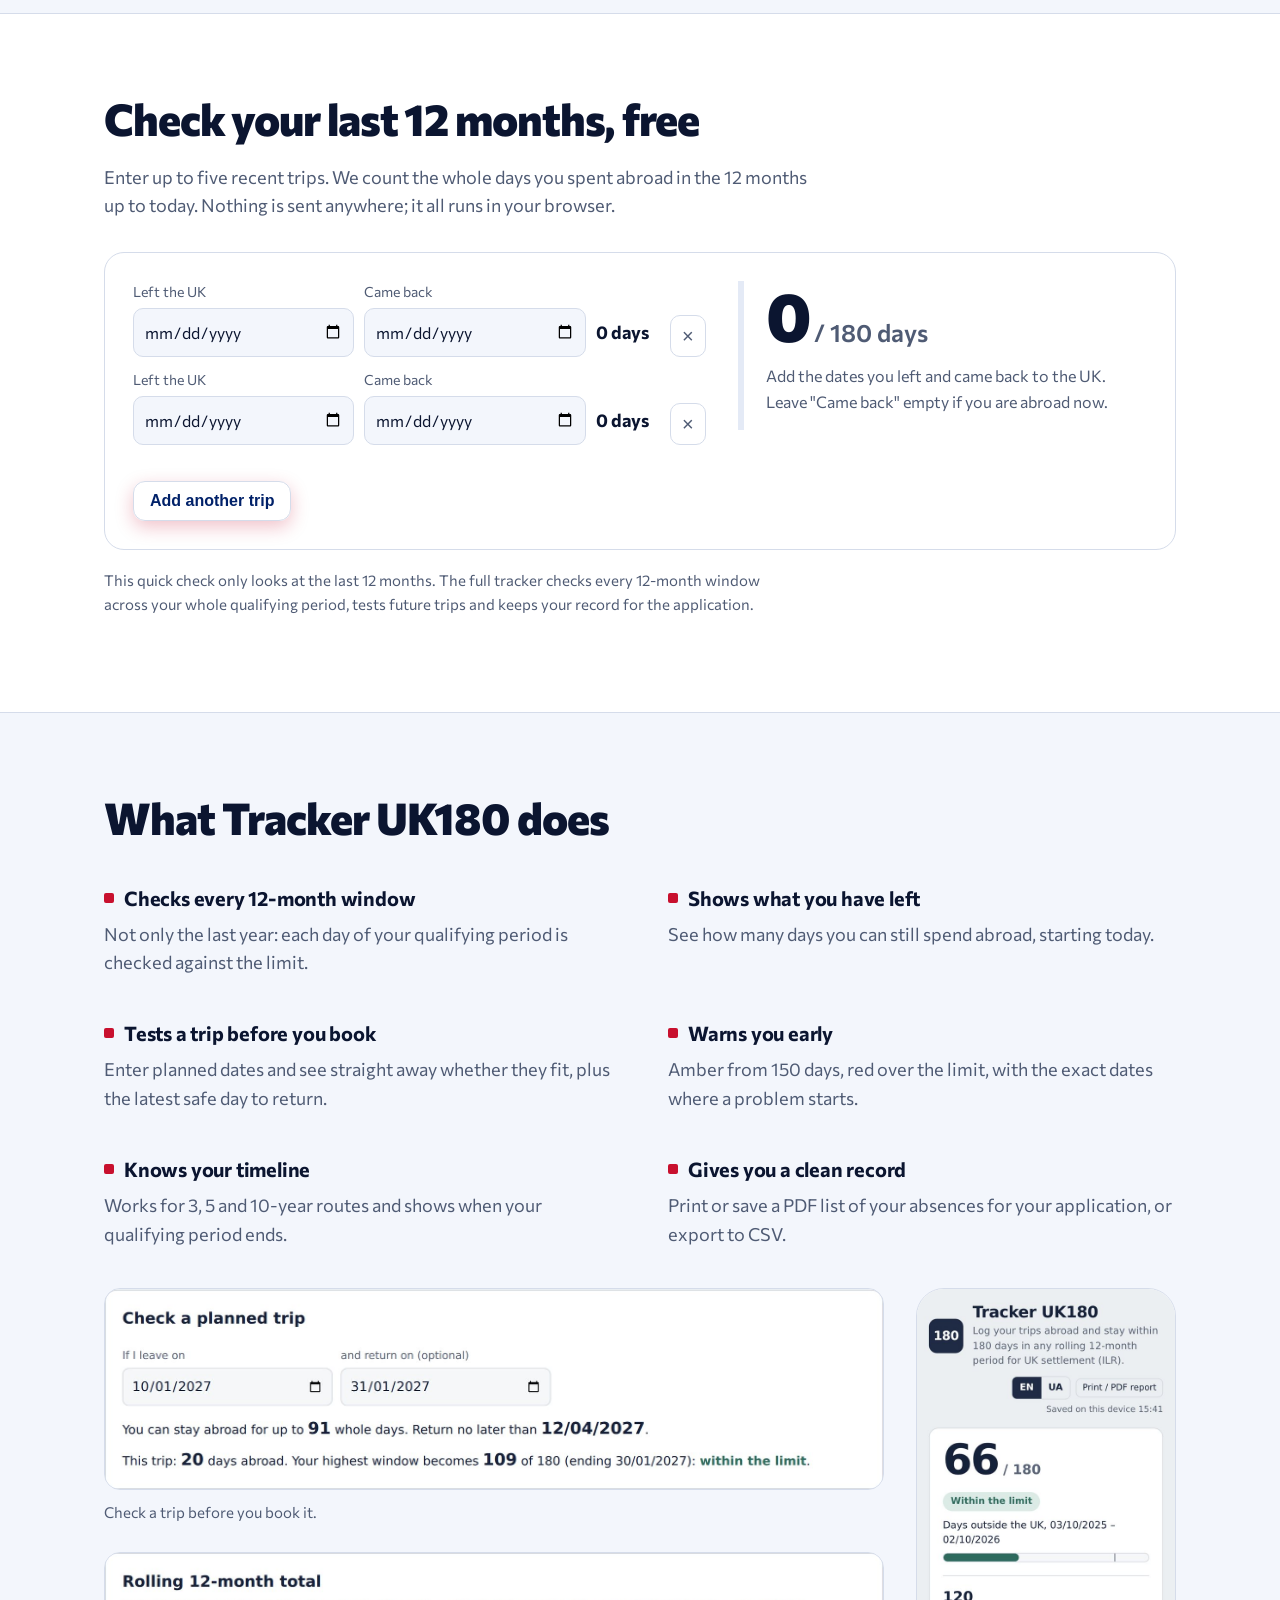
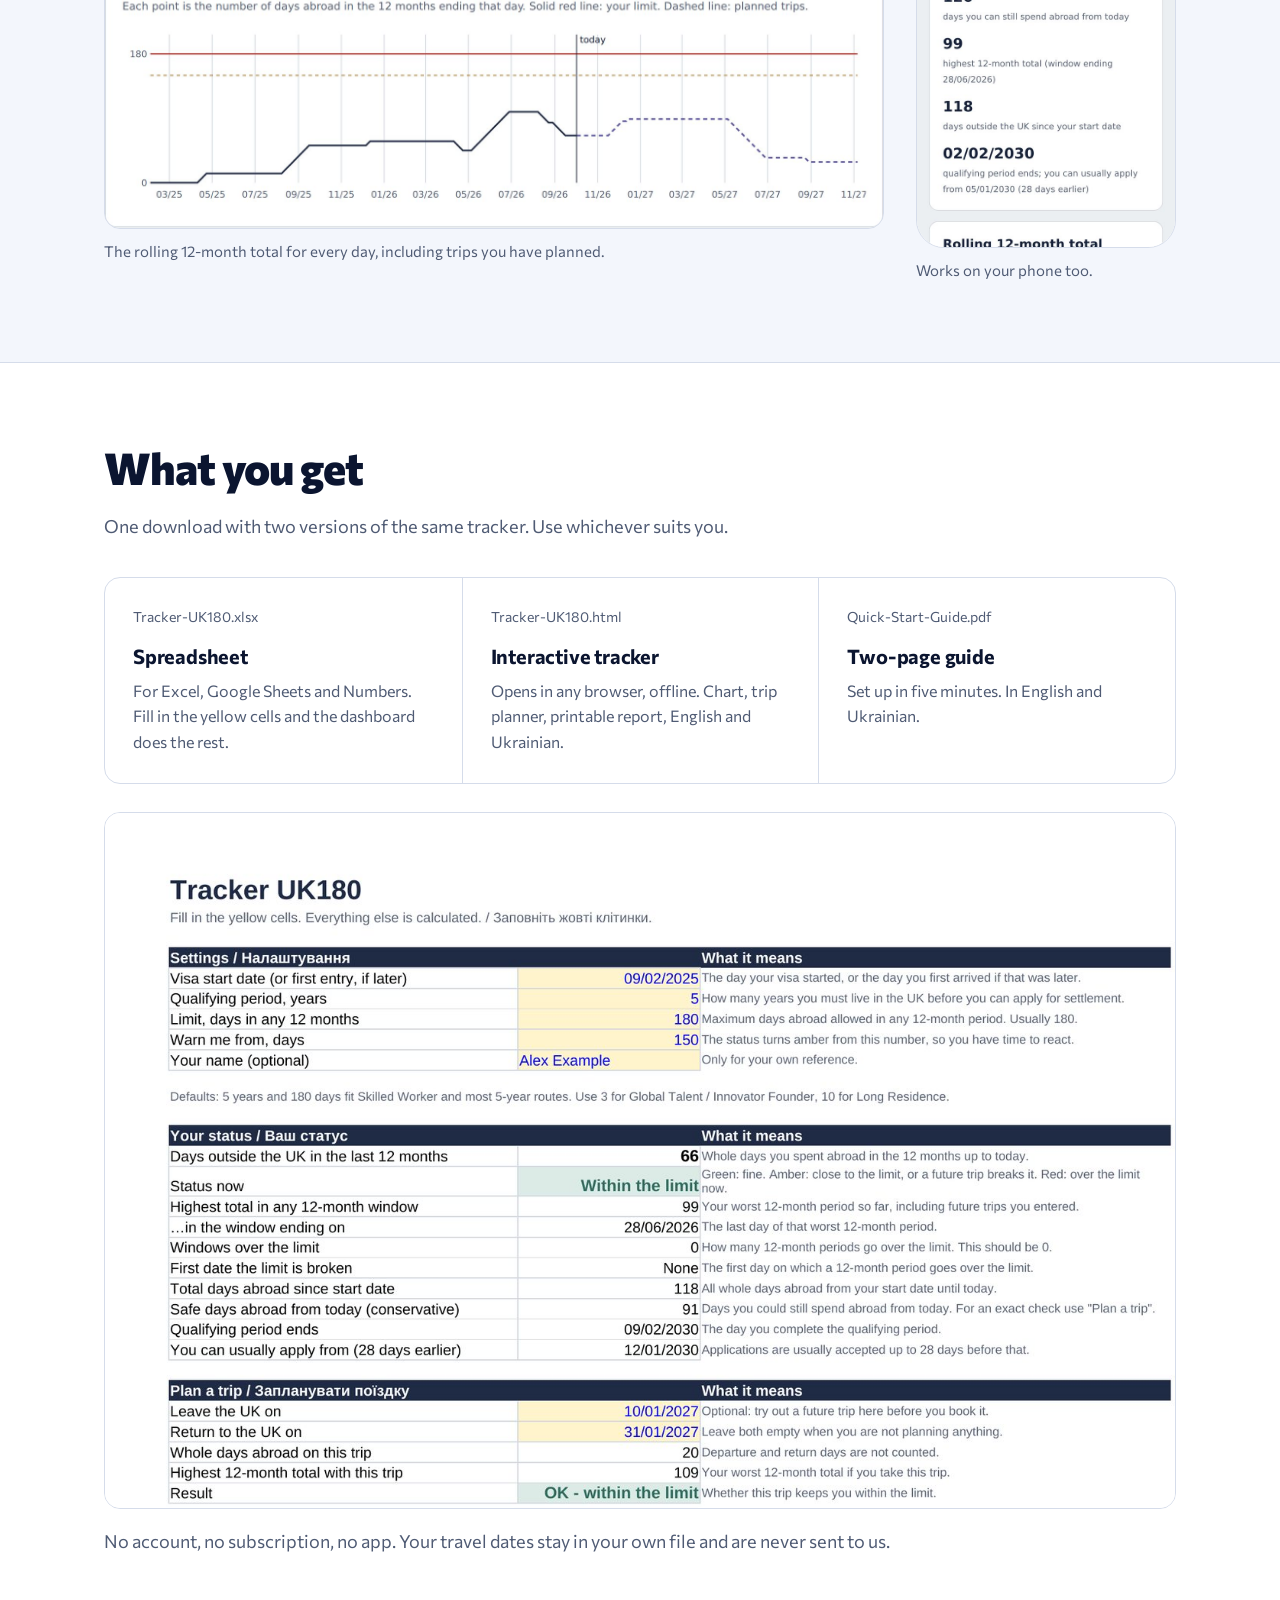
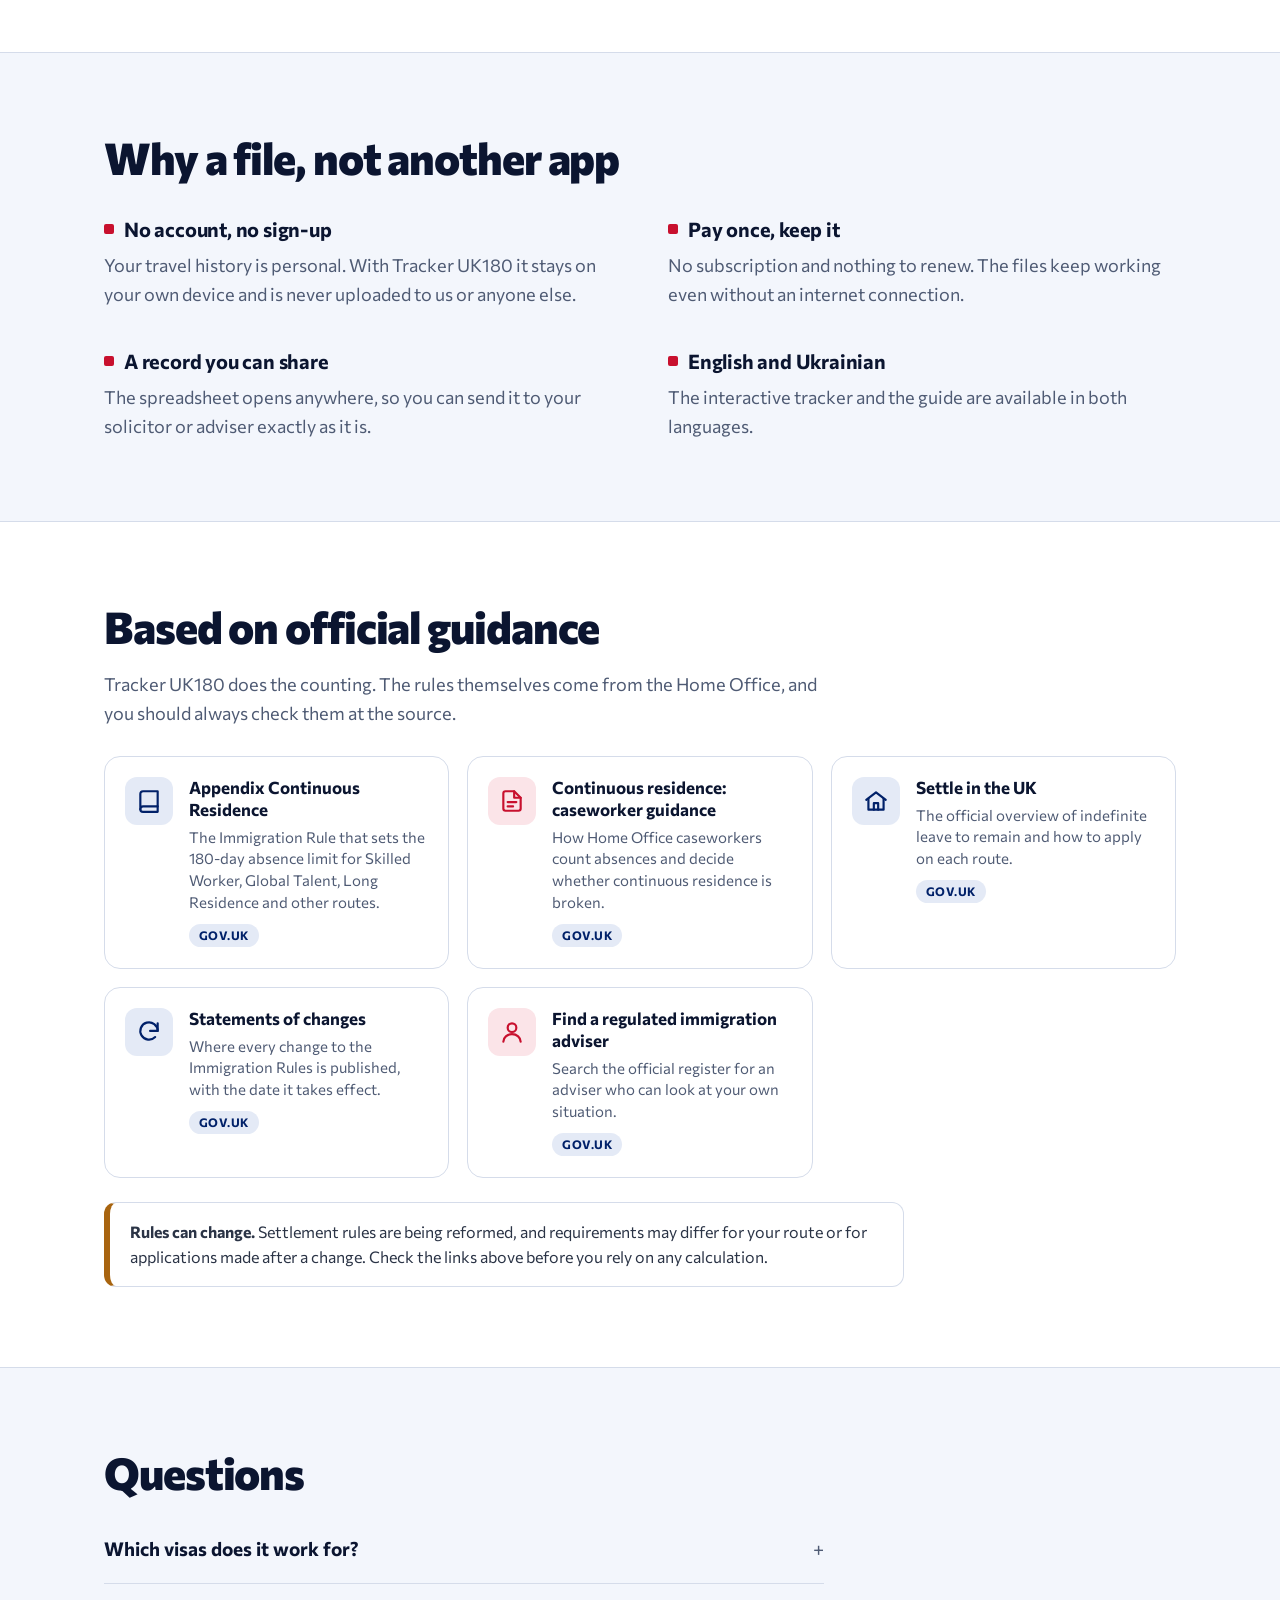
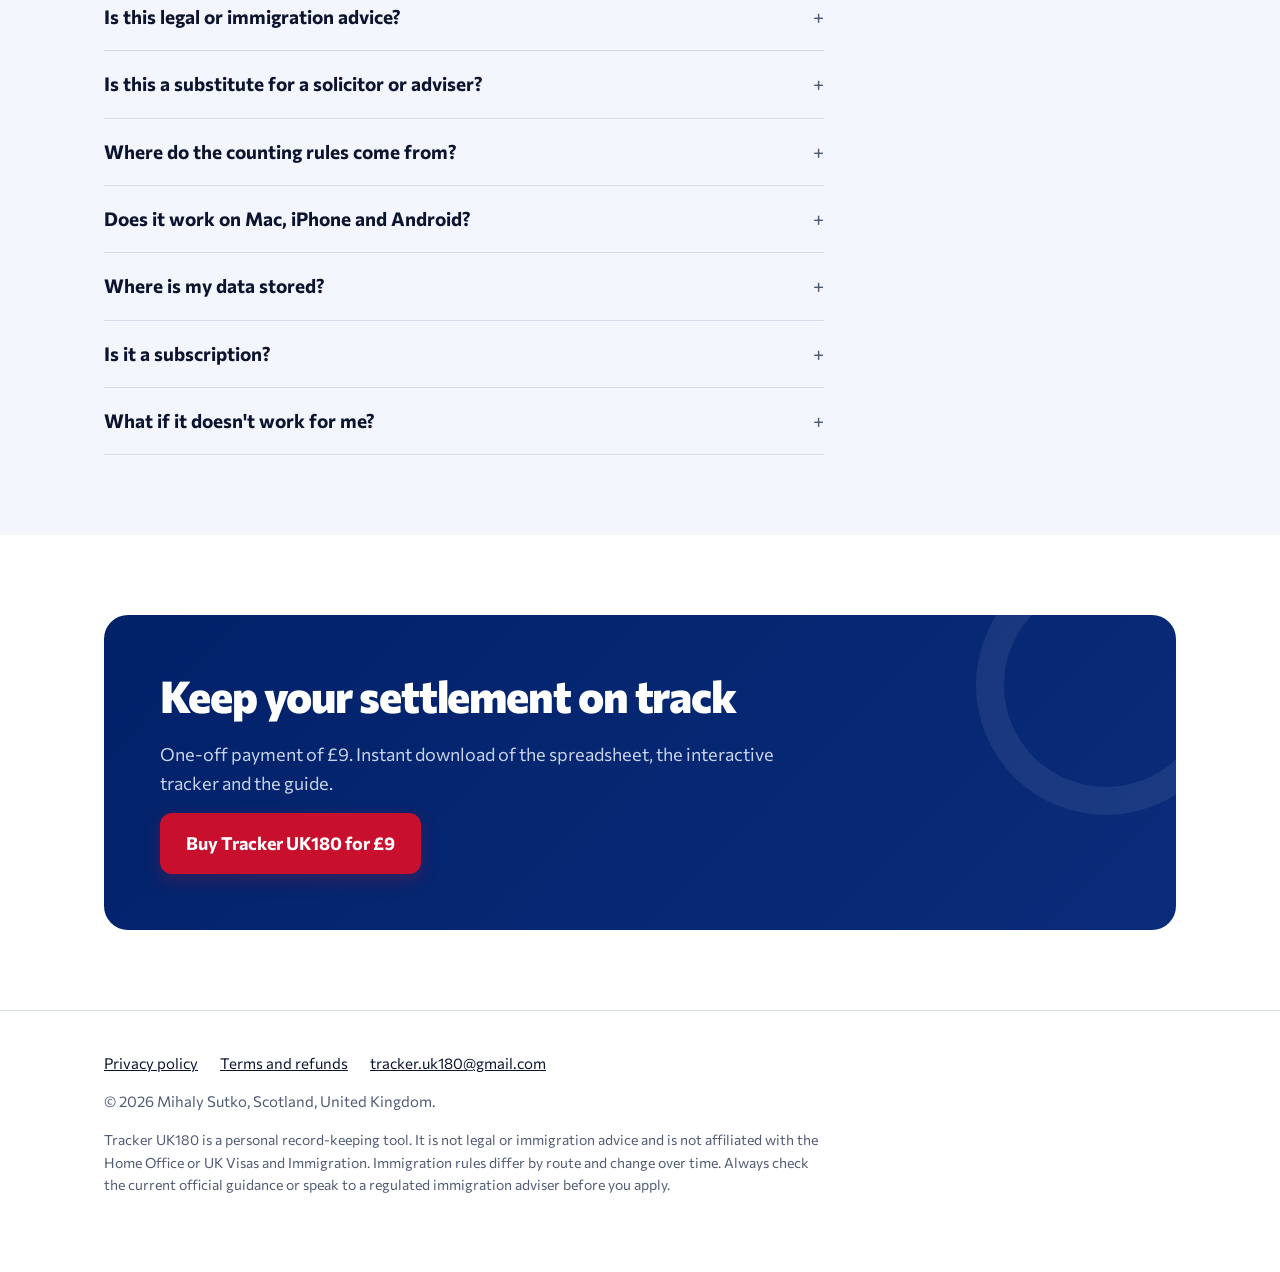
==== commit a100f7a7: "Add files via upload" ====
--- a/index.html
+++ b/index.html
@@ -18,6 +18,7 @@
 <script src="/checker.js" defer></script>
 </head>
 <body>
+<div class="flagbar" aria-hidden="true"></div>
 <header class="wrap nav">
   <a class="brand" href="/"><img class="mark" src="/logo-mark.svg" alt="" width="40" height="40">Tracker UK180</a>
   <nav>
@@ -31,12 +32,12 @@
 
 <main>
   <section class="wrap hero">
-    <h1>Know how many days you can still spend abroad</h1>
+    <h1>Know how many days you can still spend <span class="hl">abroad</span></h1>
     <p class="lead">For most routes to UK settlement you can't be away more than 180 days in any 12 months. Tracker UK180 counts every day for you, so one long trip doesn't cost you years.</p>
     <a class="btn" data-buy href="#buy">Buy Tracker UK180</a>
     <p class="meta">One-off payment. Instant download. Excel, Google Sheets and interactive tracker.</p>
 
-    <div class="yearbox" aria-label="Example: a year of trips shown day by day">
+    <div class="yearbox reveal" aria-label="Example: a year of trips shown day by day">
       <div class="yearhead">
         <div class="count"><span id="yearCount">0</span><small> / 180 days</small></div>
         <p>An example year. Each square is one day; the dark ones were spent outside the UK. The limit applies to every 12-month stretch, not just the calendar year.</p>
@@ -71,7 +72,7 @@
     <div class="wrap">
       <h2>Check your last 12 months, free</h2>
       <p class="muted narrow">Enter up to five recent trips. We count the whole days you spent abroad in the 12 months up to today. Nothing is sent anywhere; it all runs in your browser.</p>
-      <div class="checker">
+      <div class="checker reveal">
         <div class="trips" id="ckTrips"></div>
         <div class="ckbar">
           <button type="button" class="btn ghostbtn" id="ckAdd">Add another trip</button>
@@ -87,7 +88,7 @@
   <section class="block">
     <div class="wrap">
       <h2>What Tracker UK180 does</h2>
-      <div class="features">
+      <div class="features reveal">
         <div><h3>Checks every 12-month window</h3><p>Not only the last year: each day of your qualifying period is checked against the limit.</p></div>
         <div><h3>Shows what you have left</h3><p>See how many days you can still spend abroad, starting today.</p></div>
         <div><h3>Tests a trip before you book</h3><p>Enter planned dates and see straight away whether they fit, plus the latest safe day to return.</p></div>
@@ -96,7 +97,7 @@
         <div><h3>Gives you a clean record</h3><p>Print or save a PDF list of your absences for your application, or export to CSV.</p></div>
       </div>
 
-      <div class="shots pair">
+      <div class="shots pair reveal">
         <div style="display:grid;gap:28px">
           <figure><div class="shot"><img src="/planner.jpg" alt="Trip planner showing a 20-day trip within the limit" loading="lazy" width="1600" height="411"></div><figcaption>Check a trip before you book it.</figcaption></figure>
           <figure><div class="shot"><img src="/chart.jpg" alt="Chart of days abroad in a rolling 12-month window" loading="lazy" width="1600" height="566"></div><figcaption>The rolling 12-month total for every day, including trips you have planned.</figcaption></figure>
@@ -110,7 +111,7 @@
     <div class="wrap">
       <h2>What you get</h2>
       <p class="muted narrow">One download with two versions of the same tracker. Use whichever suits you.</p>
-      <div class="inside">
+      <div class="inside reveal">
         <div><p class="file">Tracker-UK180.xlsx</p><h3>Spreadsheet</h3><p>For Excel, Google Sheets and Numbers. Fill in the yellow cells and the dashboard does the rest.</p></div>
         <div><p class="file">Tracker-UK180.html</p><h3>Interactive tracker</h3><p>Opens in any browser, offline. Chart, trip planner, printable report, English and Ukrainian.</p></div>
         <div><p class="file">Quick-Start-Guide.pdf</p><h3>Two-page guide</h3><p>Set up in five minutes. In English and Ukrainian.</p></div>
@@ -124,7 +125,7 @@
   <section class="block" id="why">
     <div class="wrap">
       <h2>Why a file, not another app</h2>
-      <div class="why">
+      <div class="why reveal">
         <div><h3>No account, no sign-up</h3><p>Your travel history is personal. With Tracker UK180 it stays on your own device and is never uploaded to us or anyone else.</p></div>
         <div><h3>Pay once, keep it</h3><p>No subscription and nothing to renew. The files keep working even without an internet connection.</p></div>
         <div><h3>A record you can share</h3><p>The spreadsheet opens anywhere, so you can send it to your solicitor or adviser exactly as it is.</p></div>
@@ -137,13 +138,13 @@
     <div class="wrap">
       <h2>Based on official guidance</h2>
       <p class="muted narrow">Tracker UK180 does the counting. The rules themselves come from the Home Office, and you should always check them at the source.</p>
-      <ul class="sources">
-        <li><a href="https://www.gov.uk/guidance/immigration-rules/immigration-rules-appendix-continuous-residence" target="_blank" rel="noopener">Immigration Rules: Appendix Continuous Residence</a><span>The rule on absences for Skilled Worker, Global Talent, Long Residence and other routes.</span></li>
-        <li><a href="https://www.gov.uk/government/publications/continuous-residence-caseworker-guidance" target="_blank" rel="noopener">Continuous residence: caseworker guidance</a><span>How Home Office staff calculate continuous residence and absences.</span></li>
-        <li><a href="https://www.gov.uk/settle-in-the-uk" target="_blank" rel="noopener">Settle in the UK (gov.uk)</a><span>Overview of indefinite leave to remain and how to apply.</span></li>
-        <li><a href="https://www.gov.uk/government/collections/immigration-rules-statement-of-changes" target="_blank" rel="noopener">Immigration Rules: statements of changes</a><span>Where changes to the rules are published.</span></li>
-        <li><a href="https://www.gov.uk/find-an-immigration-adviser" target="_blank" rel="noopener">Find a regulated immigration adviser</a><span>For advice about your own situation.</span></li>
-      </ul>
+      <div class="srcgrid reveal">
+        <a class="src" href="https://www.gov.uk/guidance/immigration-rules/immigration-rules-appendix-continuous-residence" target="_blank" rel="noopener"><span class="ic" aria-hidden="true"><svg viewBox="0 0 24 24" fill="none" stroke="currentColor" stroke-width="2" stroke-linecap="round" stroke-linejoin="round"><path d="M4 19.5A2.5 2.5 0 0 1 6.5 17H20V3H6.5A2.5 2.5 0 0 0 4 5.5z"/><path d="M4 19.5A2.5 2.5 0 0 0 6.5 22H20v-5"/></svg></span><span><b>Appendix Continuous Residence</b><small>The Immigration Rule that sets the 180-day absence limit for Skilled Worker, Global Talent, Long Residence and other routes.</small><span class="tag">GOV.UK</span></span></a>
+        <a class="src" href="https://www.gov.uk/government/publications/continuous-residence-caseworker-guidance" target="_blank" rel="noopener"><span class="ic" aria-hidden="true"><svg viewBox="0 0 24 24" fill="none" stroke="currentColor" stroke-width="2" stroke-linecap="round" stroke-linejoin="round"><path d="M14 3H6a2 2 0 0 0-2 2v14a2 2 0 0 0 2 2h12a2 2 0 0 0 2-2V9z"/><path d="M14 3v6h6M8 13h8M8 17h5"/></svg></span><span><b>Continuous residence: caseworker guidance</b><small>How Home Office caseworkers count absences and decide whether continuous residence is broken.</small><span class="tag">GOV.UK</span></span></a>
+        <a class="src" href="https://www.gov.uk/settle-in-the-uk" target="_blank" rel="noopener"><span class="ic" aria-hidden="true"><svg viewBox="0 0 24 24" fill="none" stroke="currentColor" stroke-width="2" stroke-linecap="round" stroke-linejoin="round"><path d="M3 11l9-7 9 7"/><path d="M5 10v10h14V10"/><path d="M10 20v-6h4v6"/></svg></span><span><b>Settle in the UK</b><small>The official overview of indefinite leave to remain and how to apply on each route.</small><span class="tag">GOV.UK</span></span></a>
+        <a class="src" href="https://www.gov.uk/government/collections/immigration-rules-statement-of-changes" target="_blank" rel="noopener"><span class="ic" aria-hidden="true"><svg viewBox="0 0 24 24" fill="none" stroke="currentColor" stroke-width="2" stroke-linecap="round" stroke-linejoin="round"><path d="M20 11a8 8 0 1 0-2.3 5.7"/><path d="M20 4v7h-7"/></svg></span><span><b>Statements of changes</b><small>Where every change to the Immigration Rules is published, with the date it takes effect.</small><span class="tag">GOV.UK</span></span></a>
+        <a class="src" href="https://www.gov.uk/find-an-immigration-adviser" target="_blank" rel="noopener"><span class="ic" aria-hidden="true"><svg viewBox="0 0 24 24" fill="none" stroke="currentColor" stroke-width="2" stroke-linecap="round" stroke-linejoin="round"><circle cx="12" cy="8" r="4"/><path d="M4 21c0-4 3.6-7 8-7s8 3 8 7"/></svg></span><span><b>Find a regulated immigration adviser</b><small>Search the official register for an adviser who can look at your own situation.</small><span class="tag">GOV.UK</span></span></a>
+      </div>
       <div class="notice"><b>Rules can change.</b> Settlement rules are being reformed, and requirements may differ for your route or for applications made after a change. Check the links above before you rely on any calculation.</div>
     </div>
   </section>
@@ -162,7 +163,7 @@
   </section>
 
   <section class="wrap" id="buy">
-    <div class="final">
+    <div class="final reveal">
       <h2>Keep your settlement on track</h2>
       <p>One-off payment of <span data-price></span>. Instant download of the spreadsheet, the interactive tracker and the guide.</p>
       <a class="btn" data-buy href="#">Buy Tracker UK180</a>
--- a/style.css
+++ b/style.css
@@ -1,12 +1,13 @@
 :root{
   box-sizing:border-box;
-  --navy:#1F2A44; --ink:#16213A; --muted:#5B6578; --paper:#F2F4F6; --white:#FFFFFF;
-  --line:#D3D8E0; --limit:#B3261E; --ok:#2E6B5E; --soft:#E3E8EF;
+  --navy:#012169; --red:#C8102E; --redDark:#A00D24; --ink:#0B1530; --muted:#4F5B74;
+  --paper:#F3F6FC; --white:#FFFFFF; --line:#D5DCEA; --limit:#C8102E; --ok:#1F7A5C; --soft:#E4EAF6;
+  --sky:#DCE5F7;
 }
 *,*::before,*::after{box-sizing:inherit}
 html{scroll-behavior:smooth}
 @media (prefers-reduced-motion:reduce){html{scroll-behavior:auto}}
-body{margin:0;background:var(--paper);color:var(--ink);
+body{margin:0;background:var(--white);color:var(--ink);
   font-family:"Commissioner",system-ui,-apple-system,"Segoe UI",Roboto,Arial,sans-serif;
   font-size:18px;line-height:1.6}
 img{max-width:100%;height:auto;display:block}
@@ -25,10 +26,10 @@
 @media (max-width:640px){.nav nav a:not(.navbuy){display:none}}
 
 /* buttons */
-.btn{display:inline-block;background:var(--navy);color:#fff;text-decoration:none;font-weight:700;
+.btn{display:inline-block;background:var(--red);transition:transform .15s ease,background .15s ease;box-shadow:0 6px 18px rgba(200,16,46,.25);color:#fff;text-decoration:none;font-weight:700;
   padding:16px 26px;border-radius:12px;font-size:18px}
-.btn:hover{background:#2B3A5C}
-.navbuy{font-weight:700;color:var(--navy)!important}
+.btn:hover{background:var(--redDark)}
+.navbuy{font-weight:700;color:var(--red)!important}
 
 /* hero */
 .hero{padding-top:48px;padding-bottom:72px}
@@ -42,10 +43,12 @@
 .yearhead p{margin:0;color:var(--muted);font-size:15px;max-width:42ch}
 #year{display:grid;grid-template-columns:repeat(52,1fr);grid-auto-flow:column;grid-template-rows:repeat(7,1fr);gap:3px}
 #year i{aspect-ratio:1;border-radius:2px;background:var(--soft)}
-#year i.on{background:var(--navy)}
+#year i{transition:background .25s ease,transform .25s ease}
+#year i.on{background:var(--red)}
+#year i.on.pop{transform:scale(1.25)}
 .legend{display:flex;gap:20px;font-size:14px;color:var(--muted);margin-top:14px;flex-wrap:wrap}
 .legend span::before{content:"";display:inline-block;width:12px;height:12px;border-radius:2px;margin-right:6px;vertical-align:-1px;background:var(--soft)}
-.legend .a::before{background:var(--navy)}
+.legend .a::before{background:var(--red)}
 @media (max-width:640px){#year{gap:1.5px}.yearbox{padding:18px}}
 
 /* sections */
@@ -90,11 +93,12 @@
 .faq details[open] summary::after{content:"–"}
 .faq details p{color:var(--muted);margin:12px 0 0}
 
-.final{background:var(--navy);color:#fff;border-radius:24px;padding:56px;margin:80px 0}
+.final{background:linear-gradient(135deg,var(--navy) 0%,#0A2C7A 100%);position:relative;overflow:hidden;color:#fff;border-radius:24px;padding:56px;margin:80px 0}
 .final h2{color:#fff}
 .final p{color:#C9D4EA;max-width:52ch}
-.final .btn{background:#fff;color:var(--navy)}
-.final .btn:hover{background:#E3E8EF}
+.final .btn{background:var(--red);color:#fff}
+.final .btn:hover{background:var(--redDark)}
+.final::after{content:"";position:absolute;right:-60px;top:-60px;width:260px;height:260px;border-radius:50%;border:28px solid rgba(255,255,255,.07)}
 @media (max-width:640px){.final{padding:32px}}
 
 footer{padding:40px 0 60px;font-size:15px;color:var(--muted);border-top:1px solid var(--line)}
@@ -142,3 +146,39 @@
 .sources span{color:var(--muted);font-size:16px}
 .notice{margin-top:24px;background:var(--white);border:1px solid var(--line);border-left:6px solid #A8640F;border-radius:12px;padding:16px 20px;font-size:16px;color:#2B3446;max-width:80ch}
 .mark{border-radius:10px}
+
+
+/* Union Jack accents */
+.flagbar{height:6px;background:linear-gradient(90deg,var(--navy) 0 46%,var(--white) 46% 54%,var(--red) 54% 100%)}
+section.block:nth-of-type(even){background:var(--paper)}
+
+.hl{color:var(--red)}
+.yearbox{box-shadow:0 18px 50px rgba(1,33,105,.08)}
+.days span.on{background:var(--red)}
+.features h3,.why h3{display:flex;gap:10px;align-items:center}
+.features h3::before,.why h3::before{content:"";width:10px;height:10px;border-radius:2px;background:var(--red);flex:none}
+.inside div{transition:background .2s ease}
+.inside div:hover{background:var(--paper)}
+.shot{transition:transform .25s ease,box-shadow .25s ease}
+.shot:hover{transform:translateY(-4px);box-shadow:0 16px 40px rgba(1,33,105,.12)}
+.faq details[open]{background:var(--paper);margin:0 -16px;padding:18px 16px;border-radius:10px}
+
+/* official source cards */
+.srcgrid{display:grid;grid-template-columns:repeat(auto-fit,minmax(260px,1fr));gap:18px;margin-top:28px}
+.src{display:grid;grid-template-columns:48px 1fr;gap:16px;align-items:start;background:var(--white);border:1px solid var(--line);border-radius:16px;padding:20px;text-decoration:none;color:var(--ink);transition:transform .2s ease,border-color .2s ease,box-shadow .2s ease}
+.src:hover{transform:translateY(-3px);border-color:var(--navy);box-shadow:0 12px 30px rgba(1,33,105,.10)}
+.src .ic{width:48px;height:48px;border-radius:12px;background:var(--soft);display:grid;place-items:center;color:var(--navy)}
+.src:nth-child(3n+2) .ic{background:#FBE4E8;color:var(--red)}
+.src .ic svg{width:26px;height:26px}
+.src b{display:block;font-size:17px;line-height:1.3}
+.src small{display:block;color:var(--muted);font-size:15px;margin-top:6px;line-height:1.45}
+.src .tag{display:inline-block;margin-top:10px;font-size:12px;font-weight:700;letter-spacing:.04em;color:var(--navy);background:var(--soft);border-radius:999px;padding:2px 10px}
+
+
+/* reveal on scroll */
+.reveal{opacity:0;transform:translateY(24px);transition:opacity .6s ease,transform .6s ease}
+.reveal.in{opacity:1;transform:none}
+@media (prefers-reduced-motion:reduce){
+  .reveal{opacity:1;transform:none;transition:none}
+  #year i,.shot,.src,.btn{transition:none}
+}
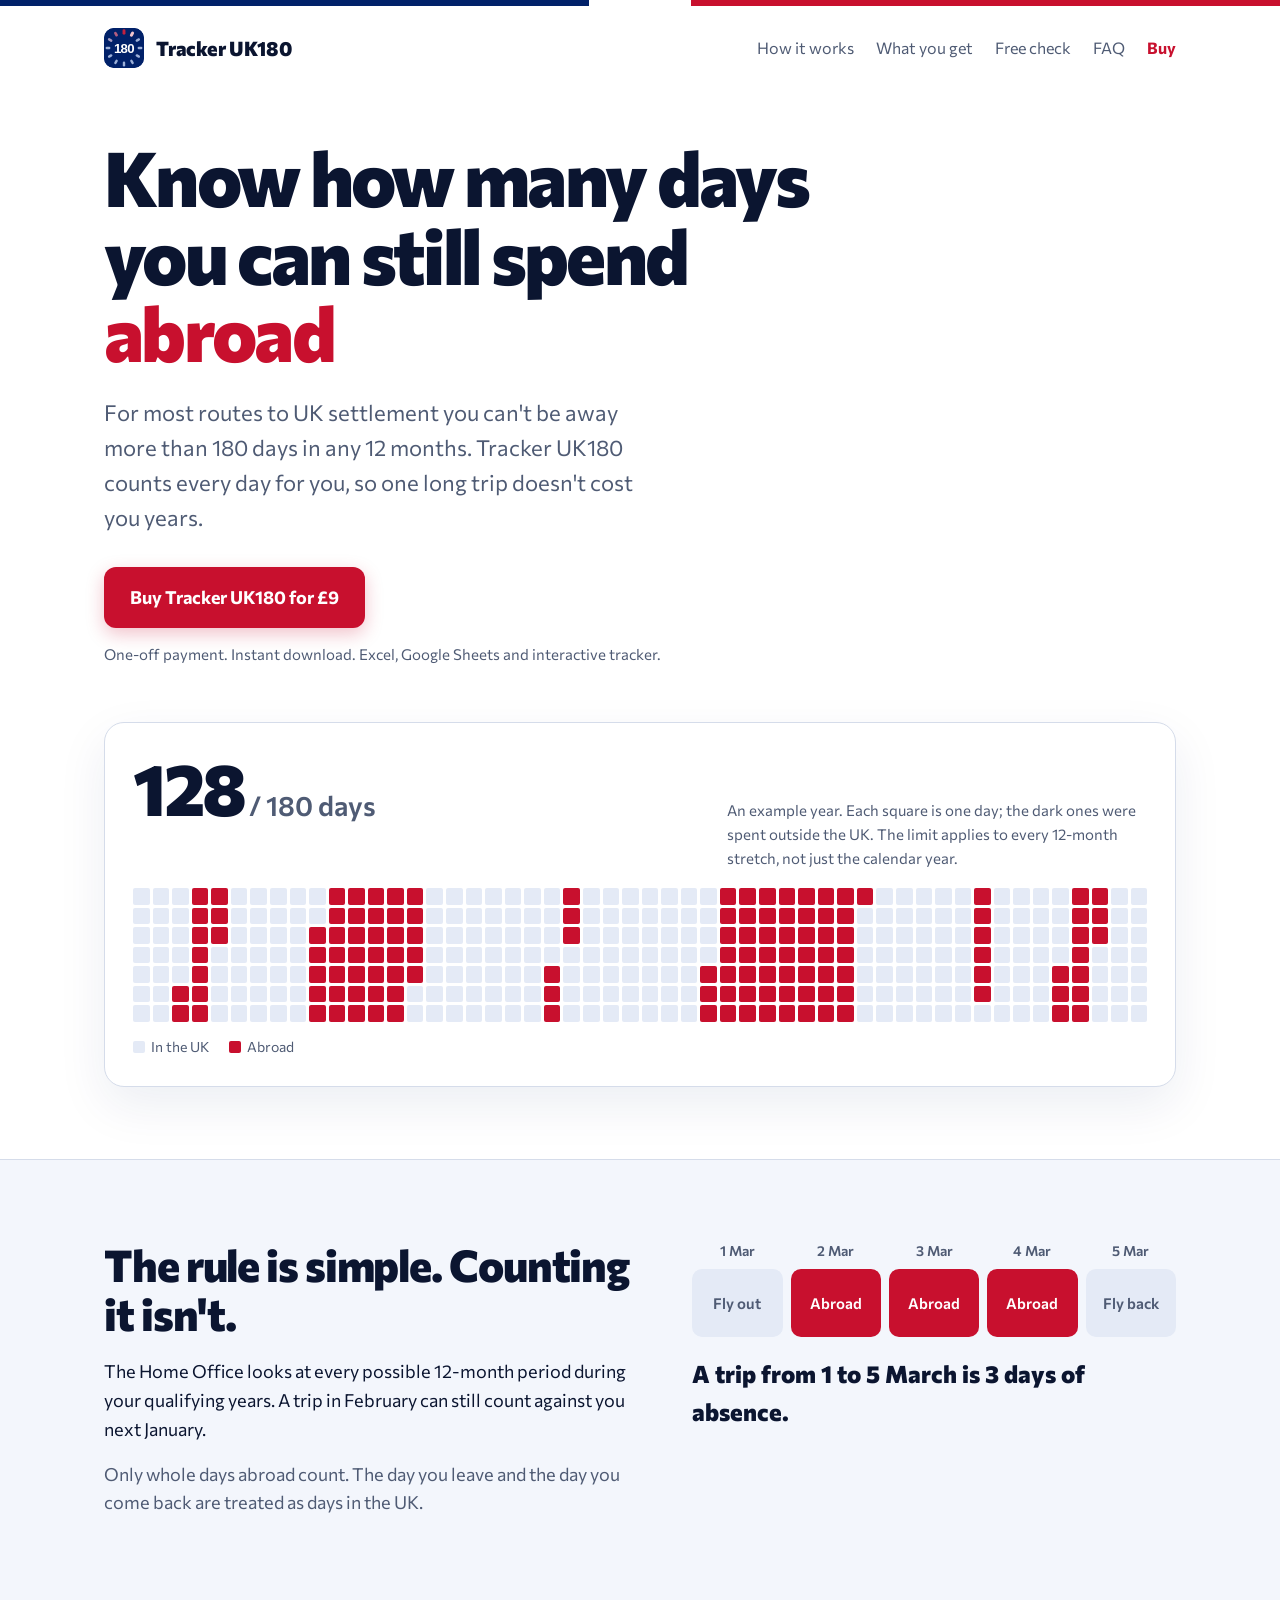
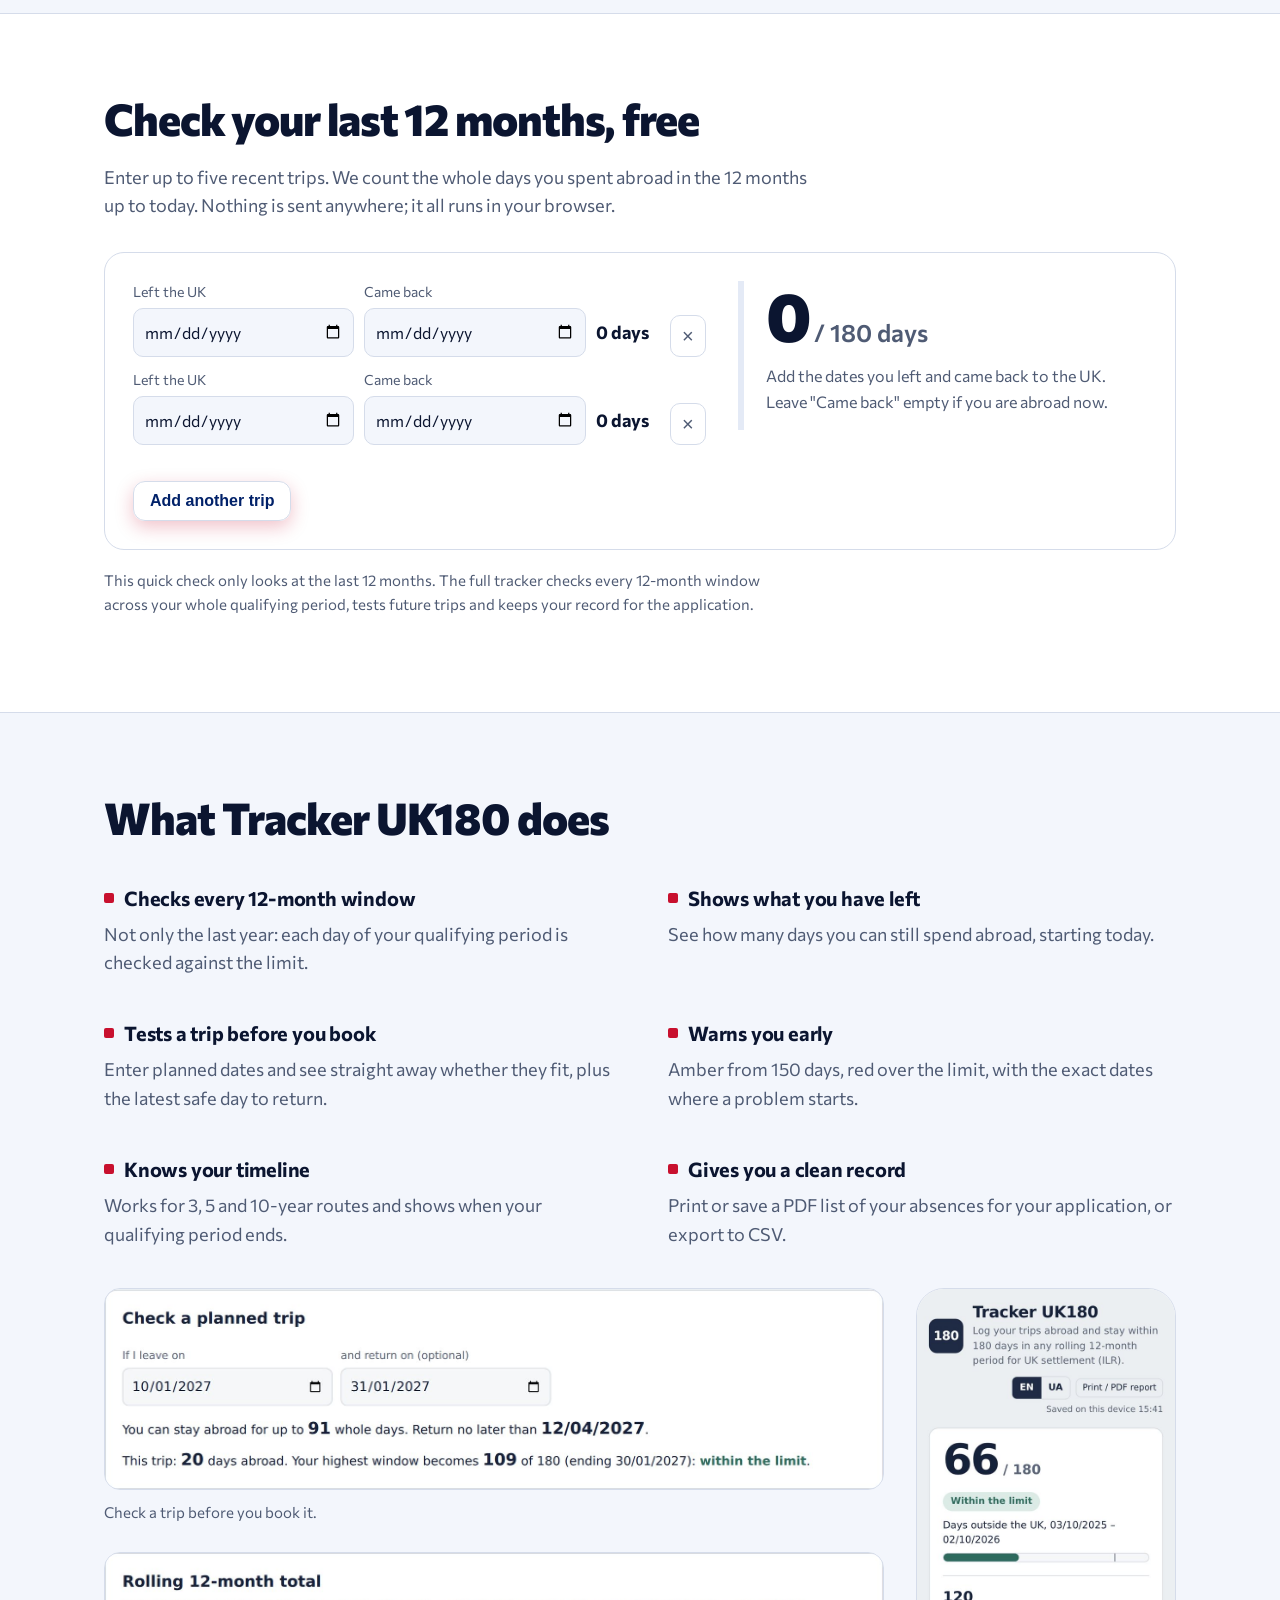
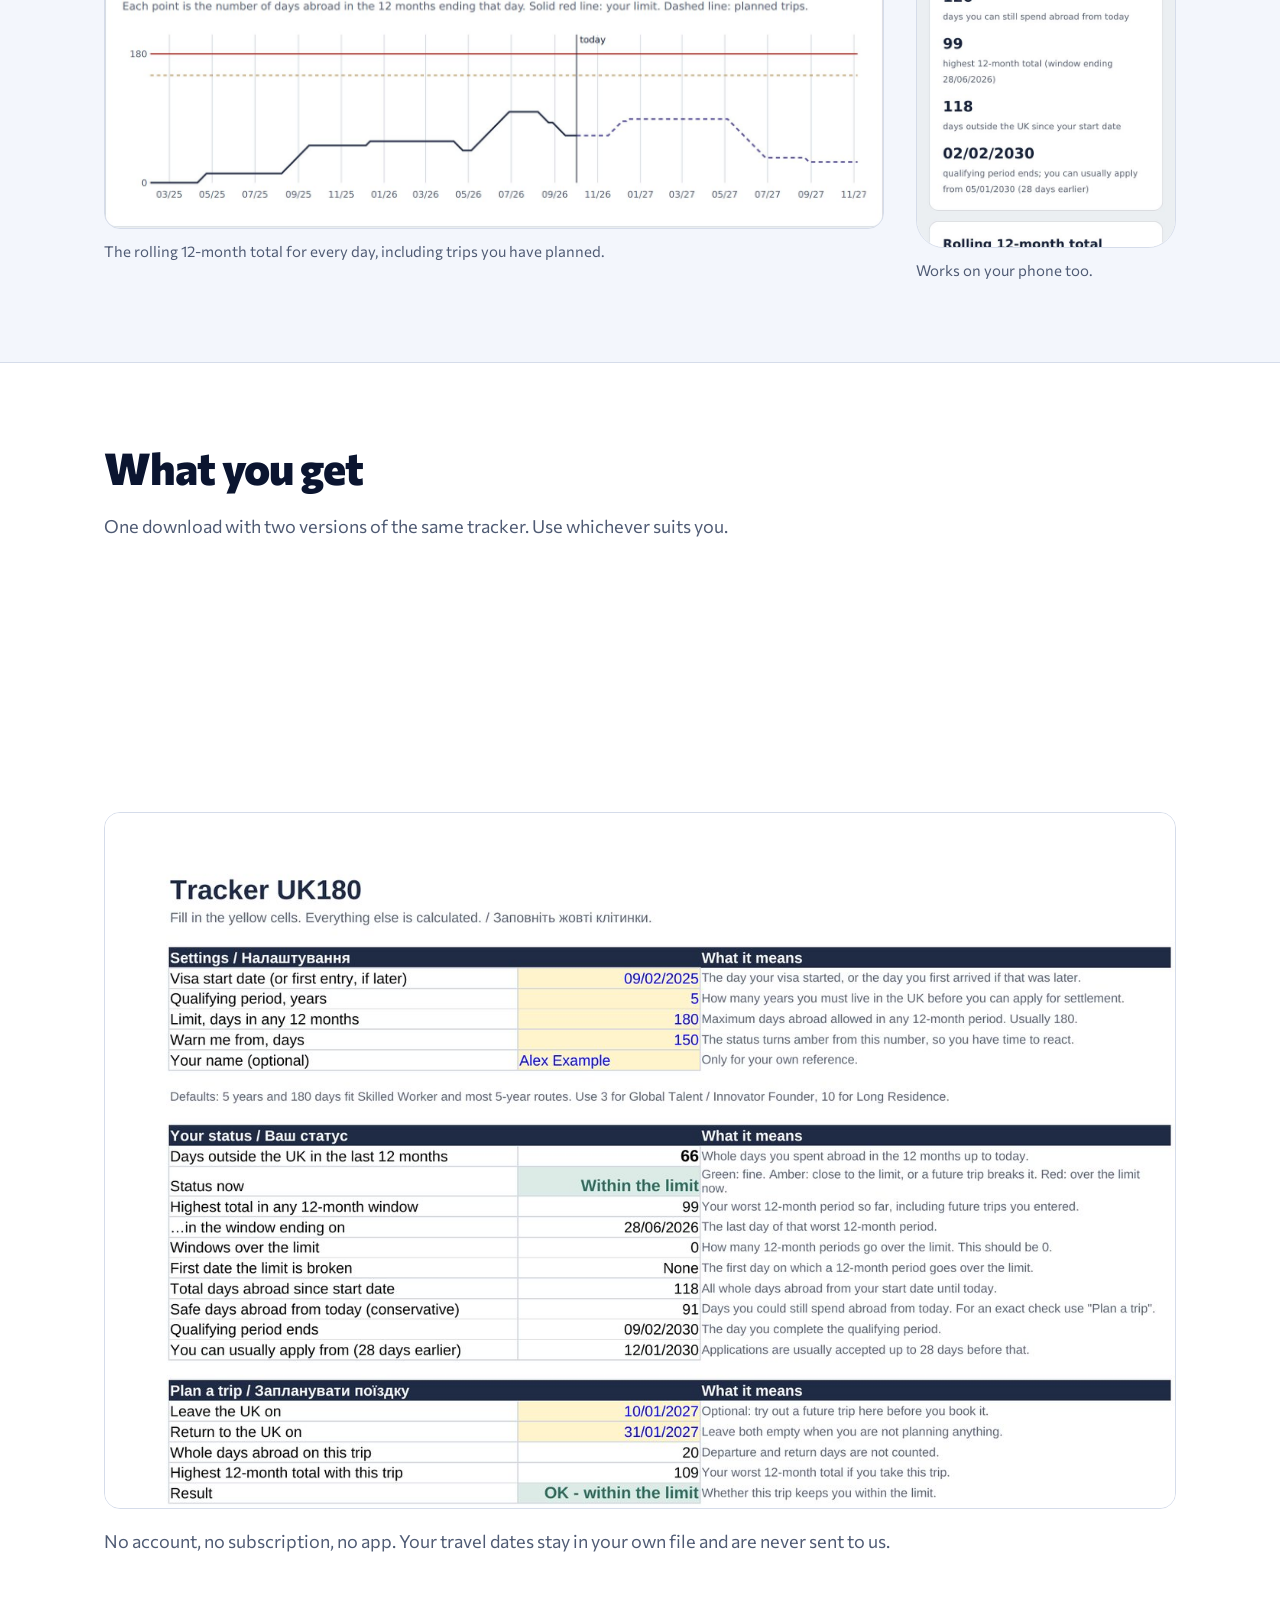
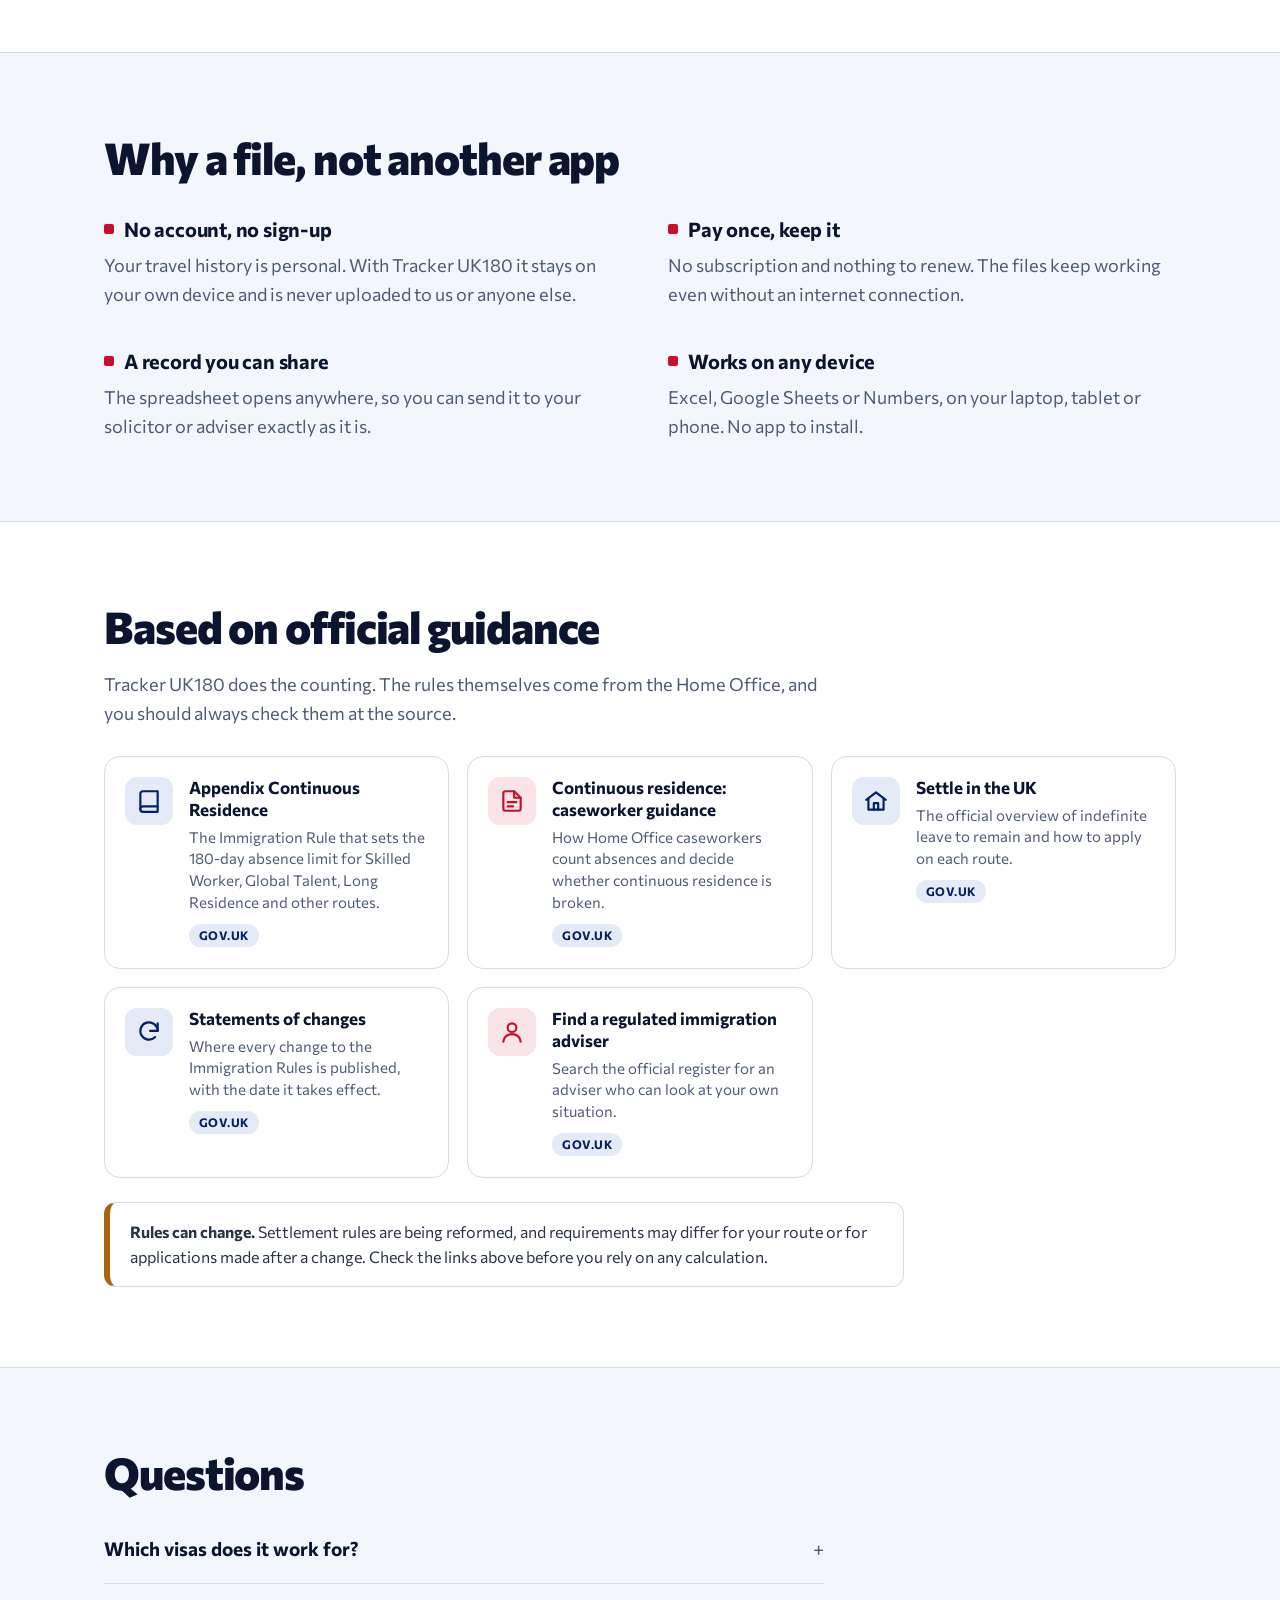
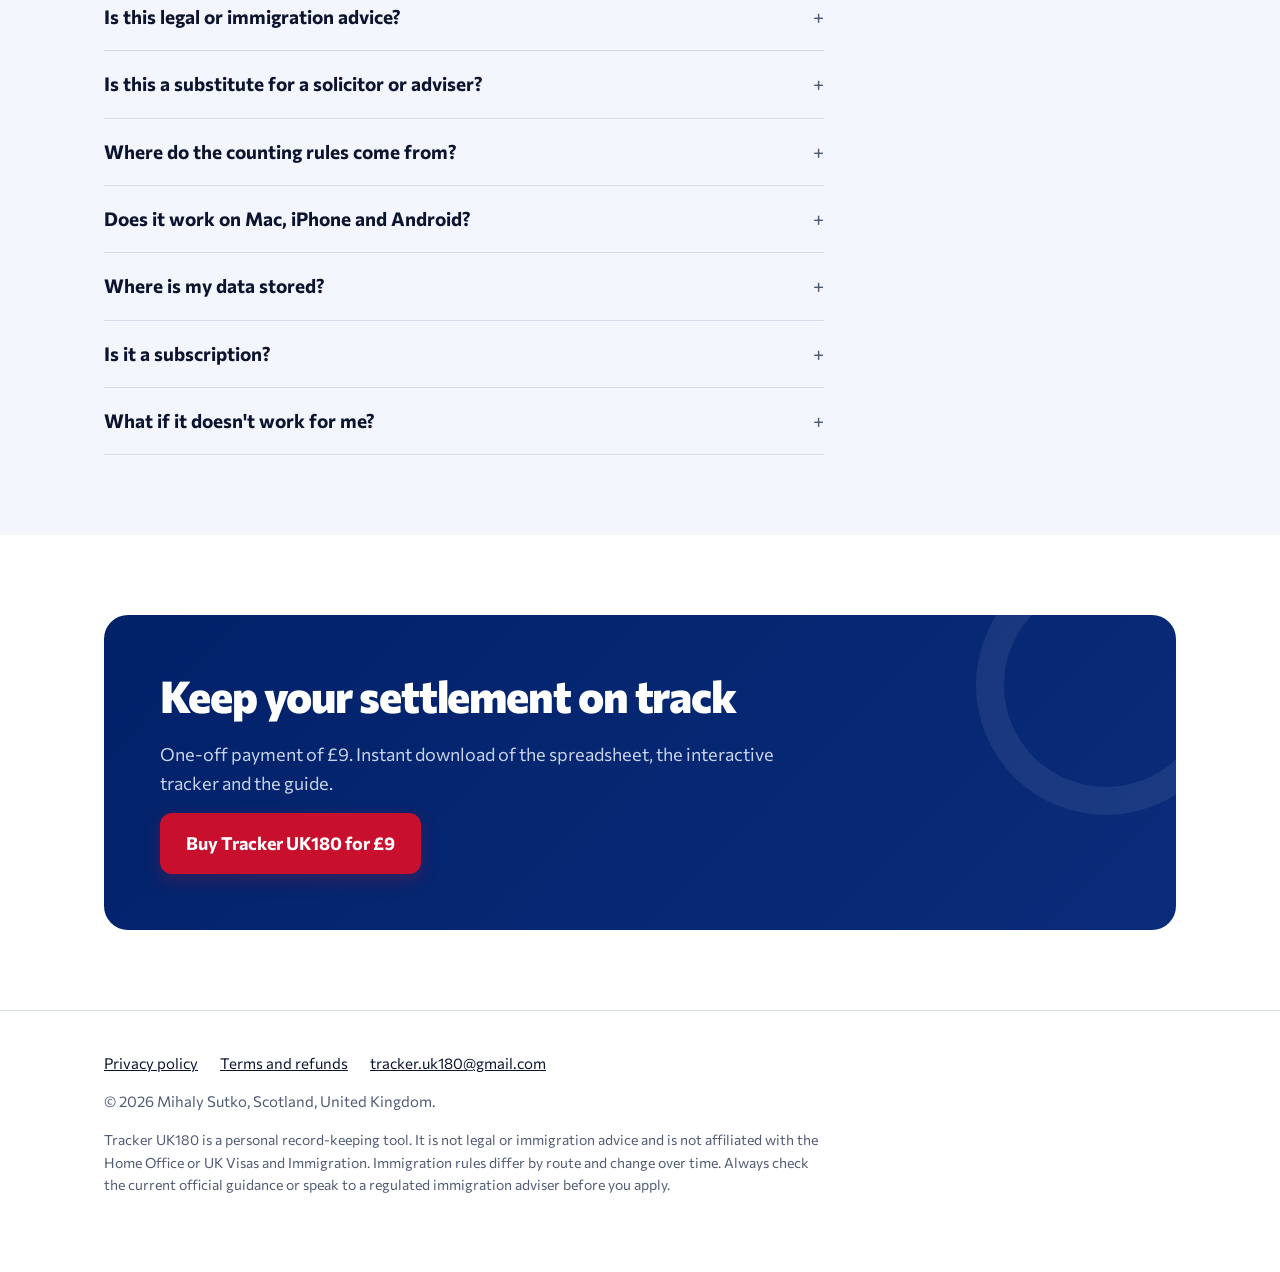
==== commit 6516a457: "Add files via upload" ====
--- a/index.html
+++ b/index.html
@@ -113,8 +113,8 @@
       <p class="muted narrow">One download with two versions of the same tracker. Use whichever suits you.</p>
       <div class="inside reveal">
         <div><p class="file">Tracker-UK180.xlsx</p><h3>Spreadsheet</h3><p>For Excel, Google Sheets and Numbers. Fill in the yellow cells and the dashboard does the rest.</p></div>
-        <div><p class="file">Tracker-UK180.html</p><h3>Interactive tracker</h3><p>Opens in any browser, offline. Chart, trip planner, printable report, English and Ukrainian.</p></div>
-        <div><p class="file">Quick-Start-Guide.pdf</p><h3>Two-page guide</h3><p>Set up in five minutes. In English and Ukrainian.</p></div>
+        <div><p class="file">Tracker-UK180.html</p><h3>Interactive tracker</h3><p>Opens in any browser, offline. Chart, trip planner and printable report. The interface language follows your browser.</p></div>
+        <div><p class="file">Quick-Start-Guide.pdf</p><h3>Two-page guide</h3><p>Everything you need to set up in five minutes.</p></div>
       </div>
       <figure class="shot" style="margin-top:28px"><img src="/excel.jpg" alt="Excel version of Tracker UK180 with dashboard and explanations" loading="lazy" width="1400" height="910"></figure>
       <p class="muted" style="margin-top:18px">No account, no subscription, no app. Your travel dates stay in your own file and are never sent to us.</p>
@@ -129,7 +129,7 @@
         <div><h3>No account, no sign-up</h3><p>Your travel history is personal. With Tracker UK180 it stays on your own device and is never uploaded to us or anyone else.</p></div>
         <div><h3>Pay once, keep it</h3><p>No subscription and nothing to renew. The files keep working even without an internet connection.</p></div>
         <div><h3>A record you can share</h3><p>The spreadsheet opens anywhere, so you can send it to your solicitor or adviser exactly as it is.</p></div>
-        <div><h3>English and Ukrainian</h3><p>The interactive tracker and the guide are available in both languages.</p></div>
+        <div><h3>Works on any device</h3><p>Excel, Google Sheets or Numbers, on your laptop, tablet or phone. No app to install.</p></div>
       </div>
     </div>
   </section>
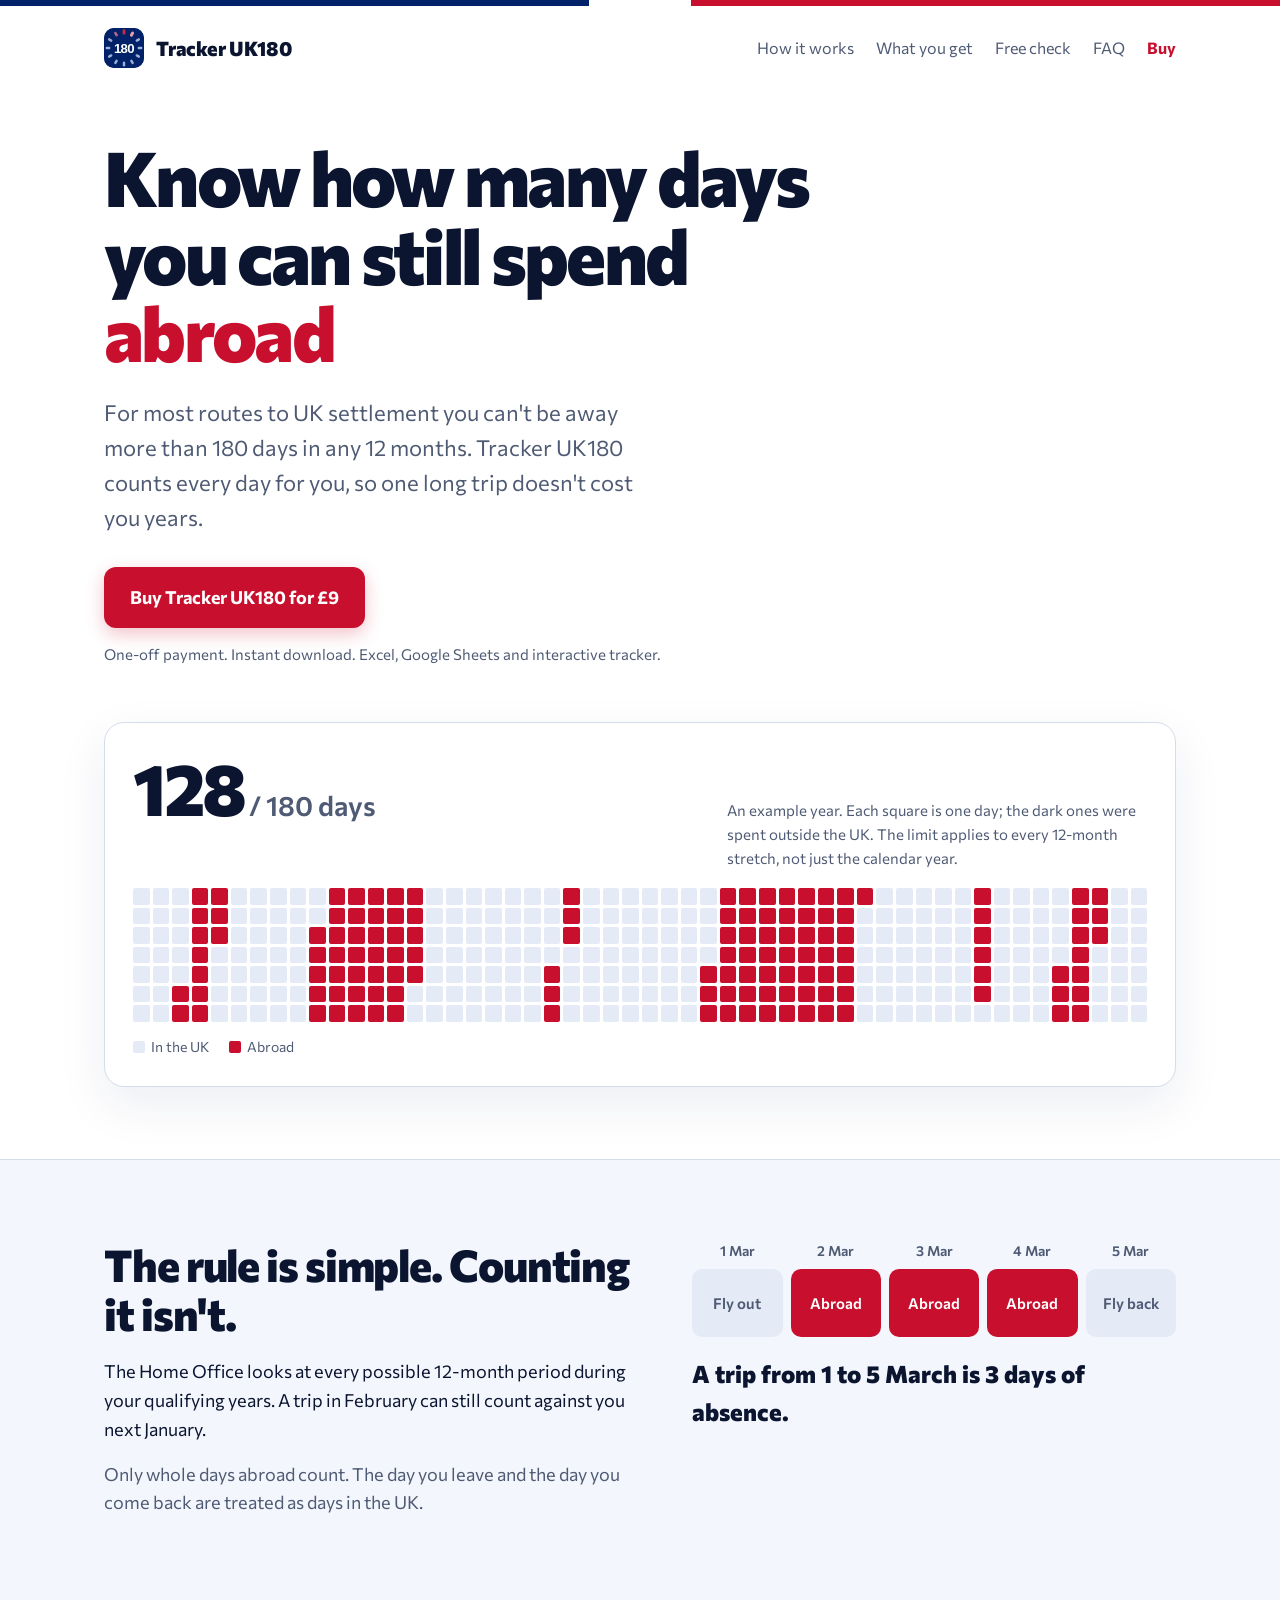
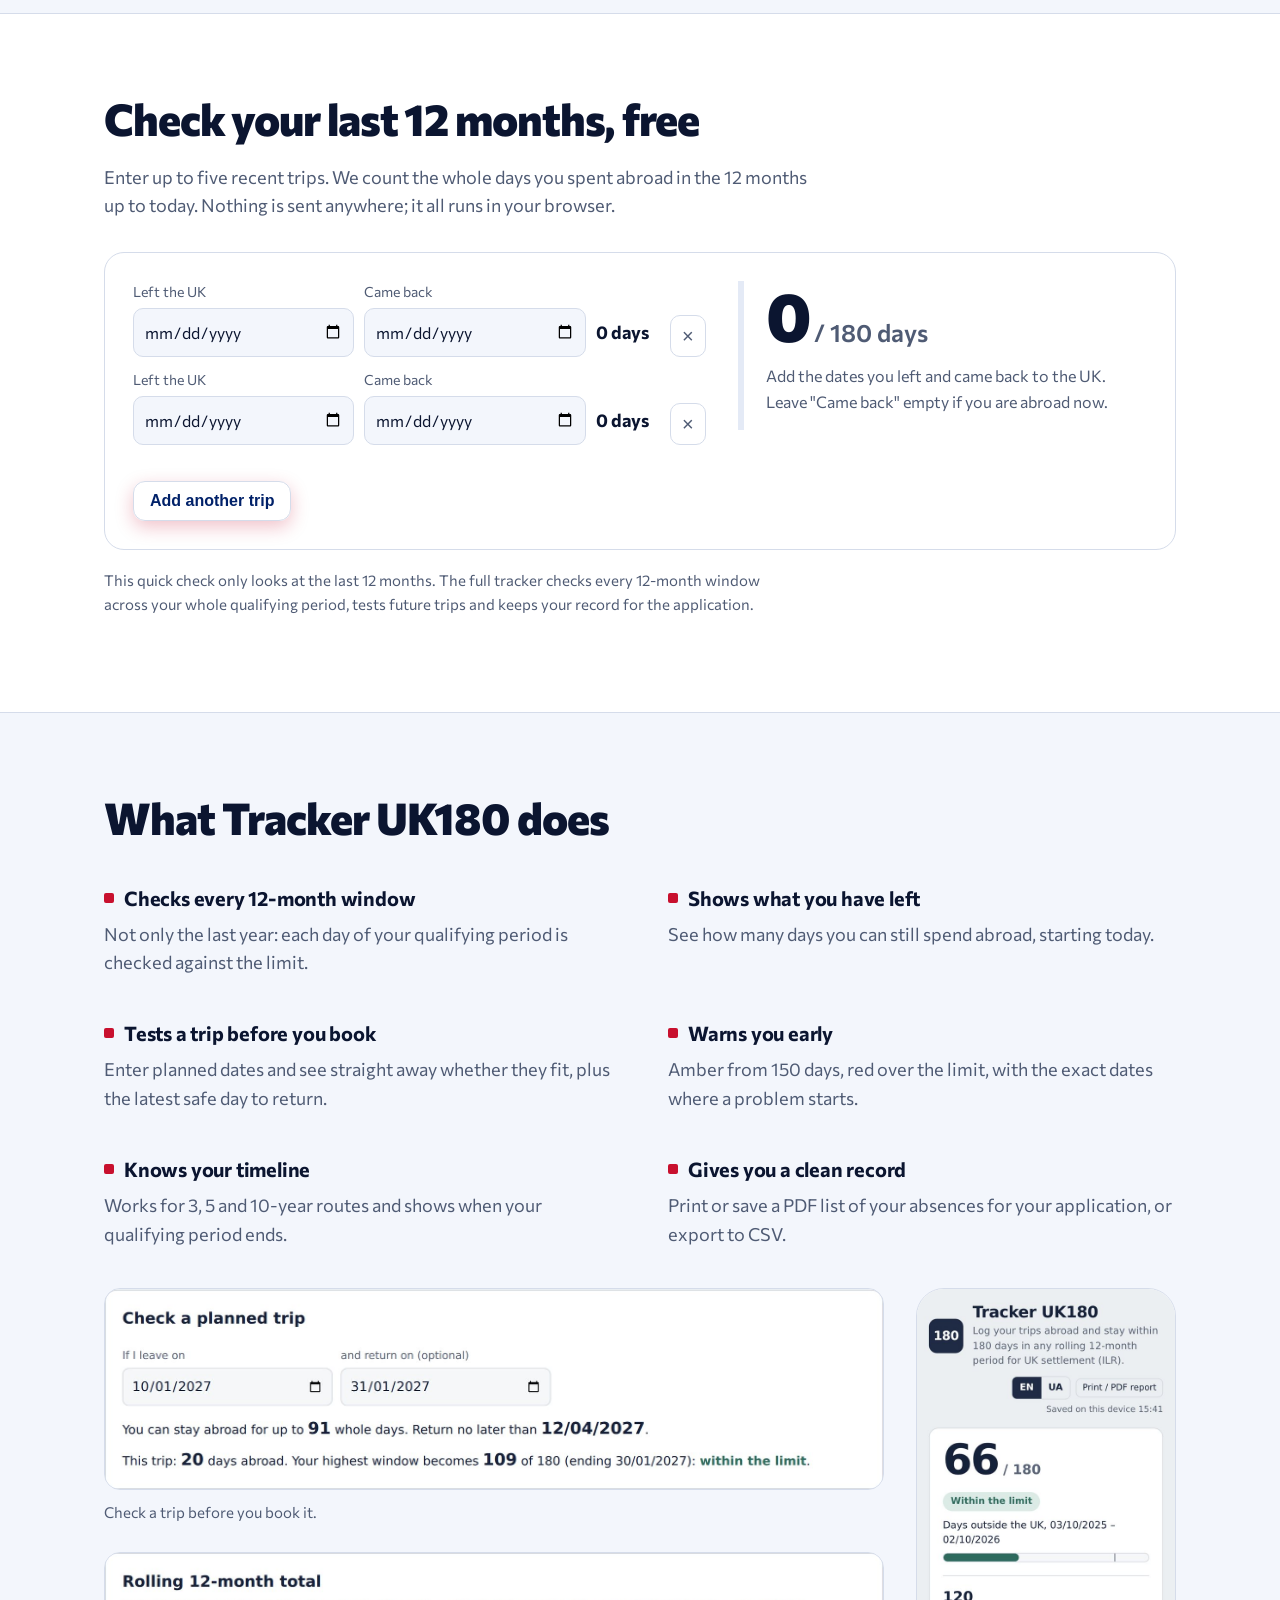
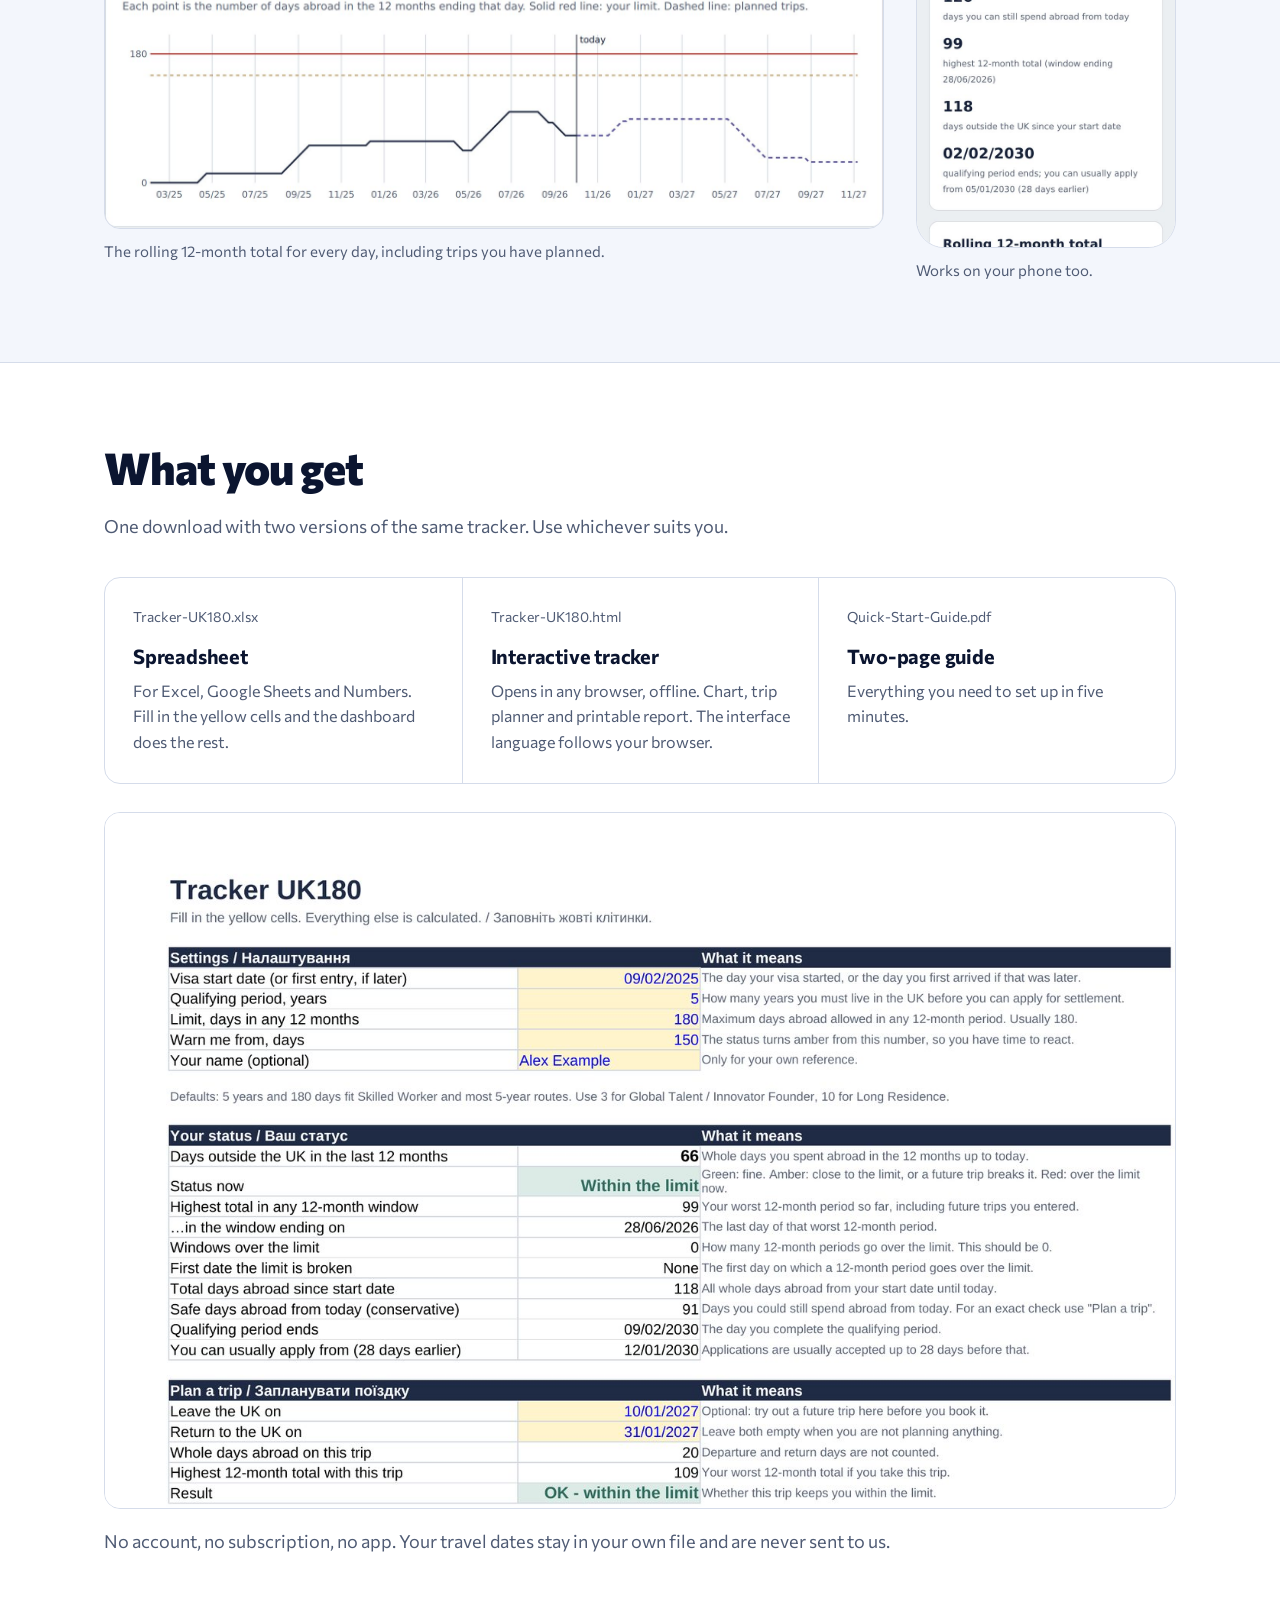
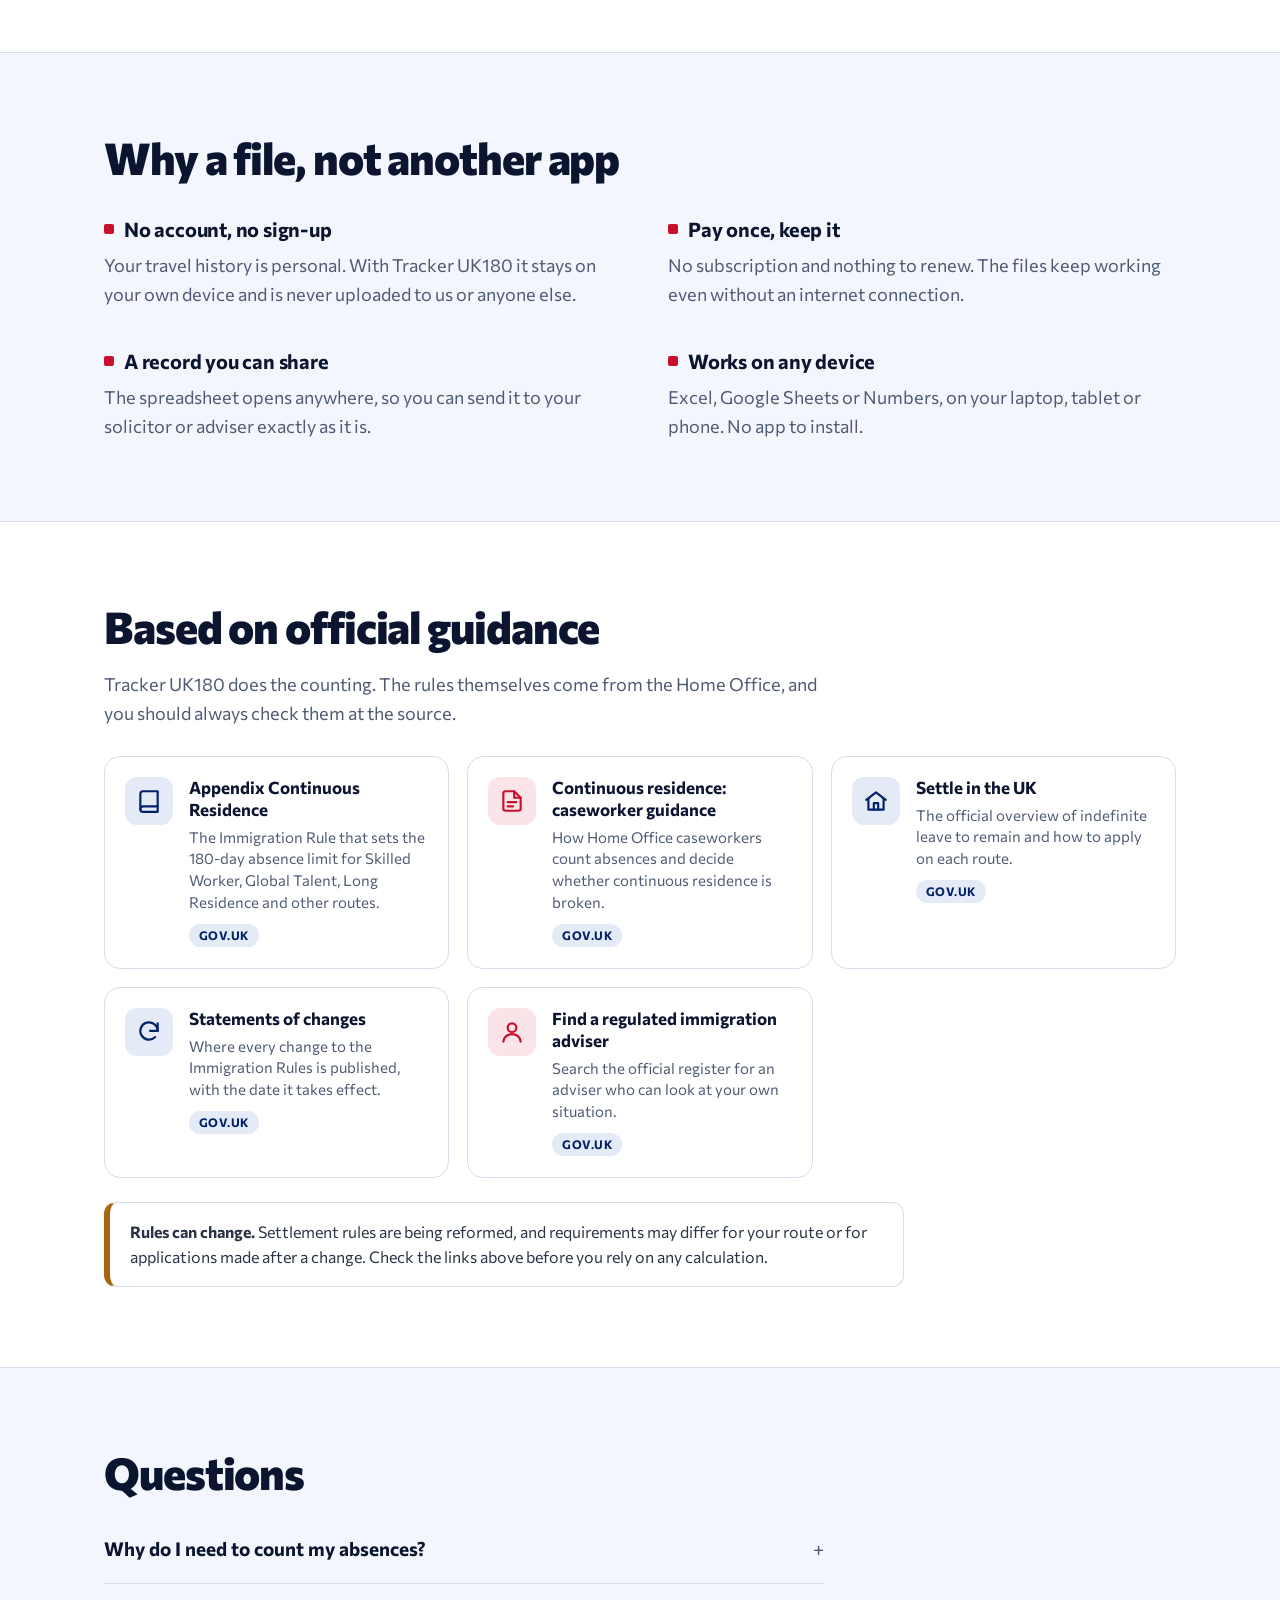
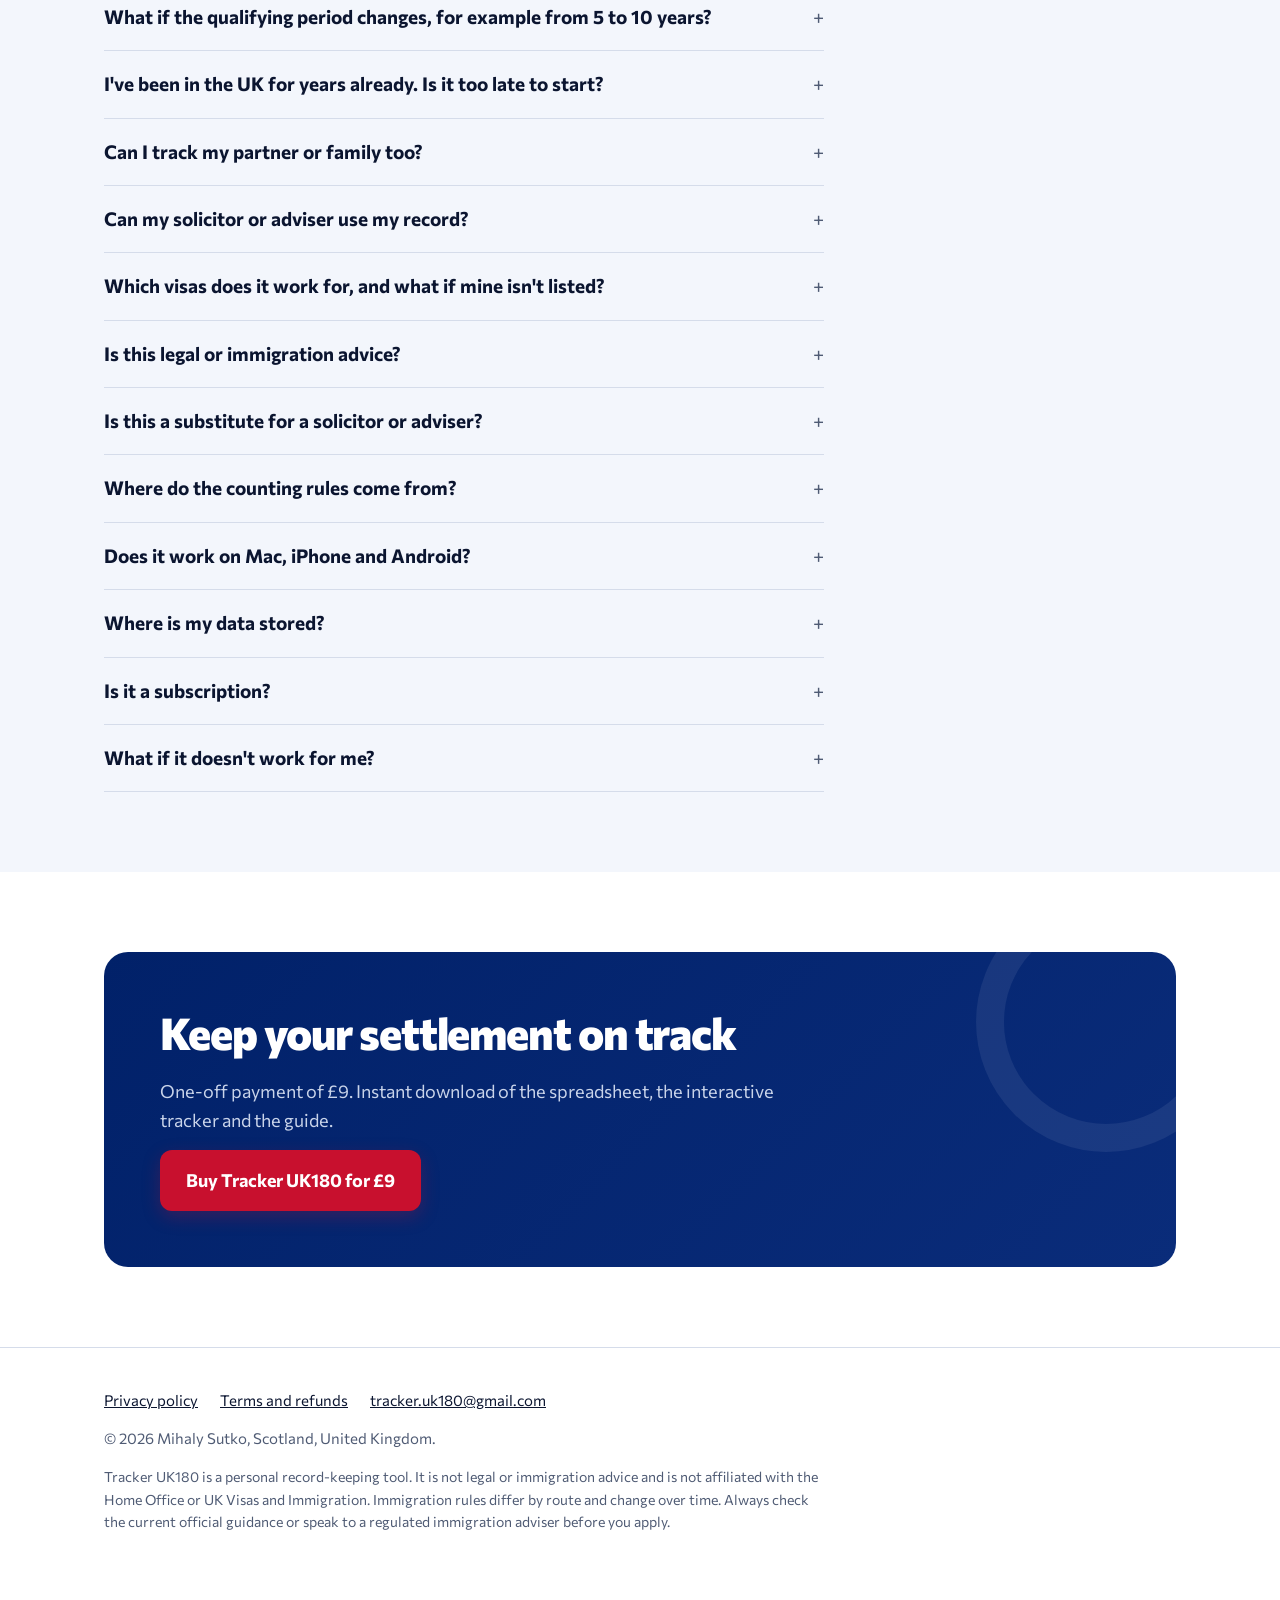
==== commit 194177cd: "Add files via upload" ====
--- a/index.html
+++ b/index.html
@@ -151,7 +151,12 @@
   <section class="block faq" id="faq">
     <div class="wrap"><div class="narrow">
       <h2>Questions</h2>
-      <details><summary>Which visas does it work for?</summary><p>It is set up for the 180-days-in-any-12-months rule used by Skilled Worker and most 5-year routes, and has settings for 3-year (Global Talent, Innovator Founder) and 10-year (Long Residence) routes. Family-route rules can differ, so check the guidance for your exact route.</p></details>
+      <details><summary>Why do I need to count my absences?</summary><p>For most routes to settlement you must not spend more than 180 days outside the UK in any 12-month period of your qualifying years. If you go over, your continuous residence can be broken and the clock may start again. Counting by hand across several years is easy to get wrong, and the application asks you to list your trips.</p></details>
+      <details><summary>What if the qualifying period changes, for example from 5 to 10 years?</summary><p>You can change the qualifying period and the absence limit in the settings at any time, and every result is recalculated straight away. If the counting rules themselves change, we will update the tracker and you can download the new version.</p></details>
+      <details><summary>I've been in the UK for years already. Is it too late to start?</summary><p>No. Add your past trips from passport stamps, boarding passes, booking emails or bank statements, and the tracker checks every 12-month window back to your start date. If you are unsure about old dates, you can ask the Home Office for the travel records it holds about you through a subject access request.</p></details>
+      <details><summary>Can I track my partner or family too?</summary><p>Yes. The licence covers your household, so make a separate copy of the spreadsheet or tracker for each person. Each copy keeps its own trips and visa dates.</p></details>
+      <details><summary>Can my solicitor or adviser use my record?</summary><p>Yes. You can send them the spreadsheet itself, or print the interactive tracker's report to PDF. It lists every trip with dates and whole days abroad, so they can check it against your application.</p></details>
+      <details><summary>Which visas does it work for, and what if mine isn't listed?</summary><p>It is set up for the 180-days-in-any-12-months rule used by Skilled Worker and most 5-year routes, and has settings for 3-year (Global Talent, Innovator Founder) and 10-year (Long Residence) routes. Family-route rules can differ, so check the guidance for your exact route. If your route has a different period or limit, you can set your own in the settings.</p></details>
       <details><summary>Is this legal or immigration advice?</summary><p>No. It is a tool to keep an accurate record and do the counting. It counts every absence, including ones the Home Office may disregard, so it errs on the safe side. Before you apply, check the current Home Office guidance or speak to a regulated adviser.</p></details>
       <details><summary>Is this a substitute for a solicitor or adviser?</summary><p>No. Tracker UK180 keeps an accurate record and does the arithmetic. It does not assess your eligibility or give legal advice. For questions about your own case, speak to a regulated immigration adviser or solicitor.</p></details>
       <details><summary>Where do the counting rules come from?</summary><p>From the Home Office's Appendix Continuous Residence and the caseworker guidance on continuous residence, linked in the "Based on official guidance" section above. If the rules change, we update the tracker and you can download the new version.</p></details>
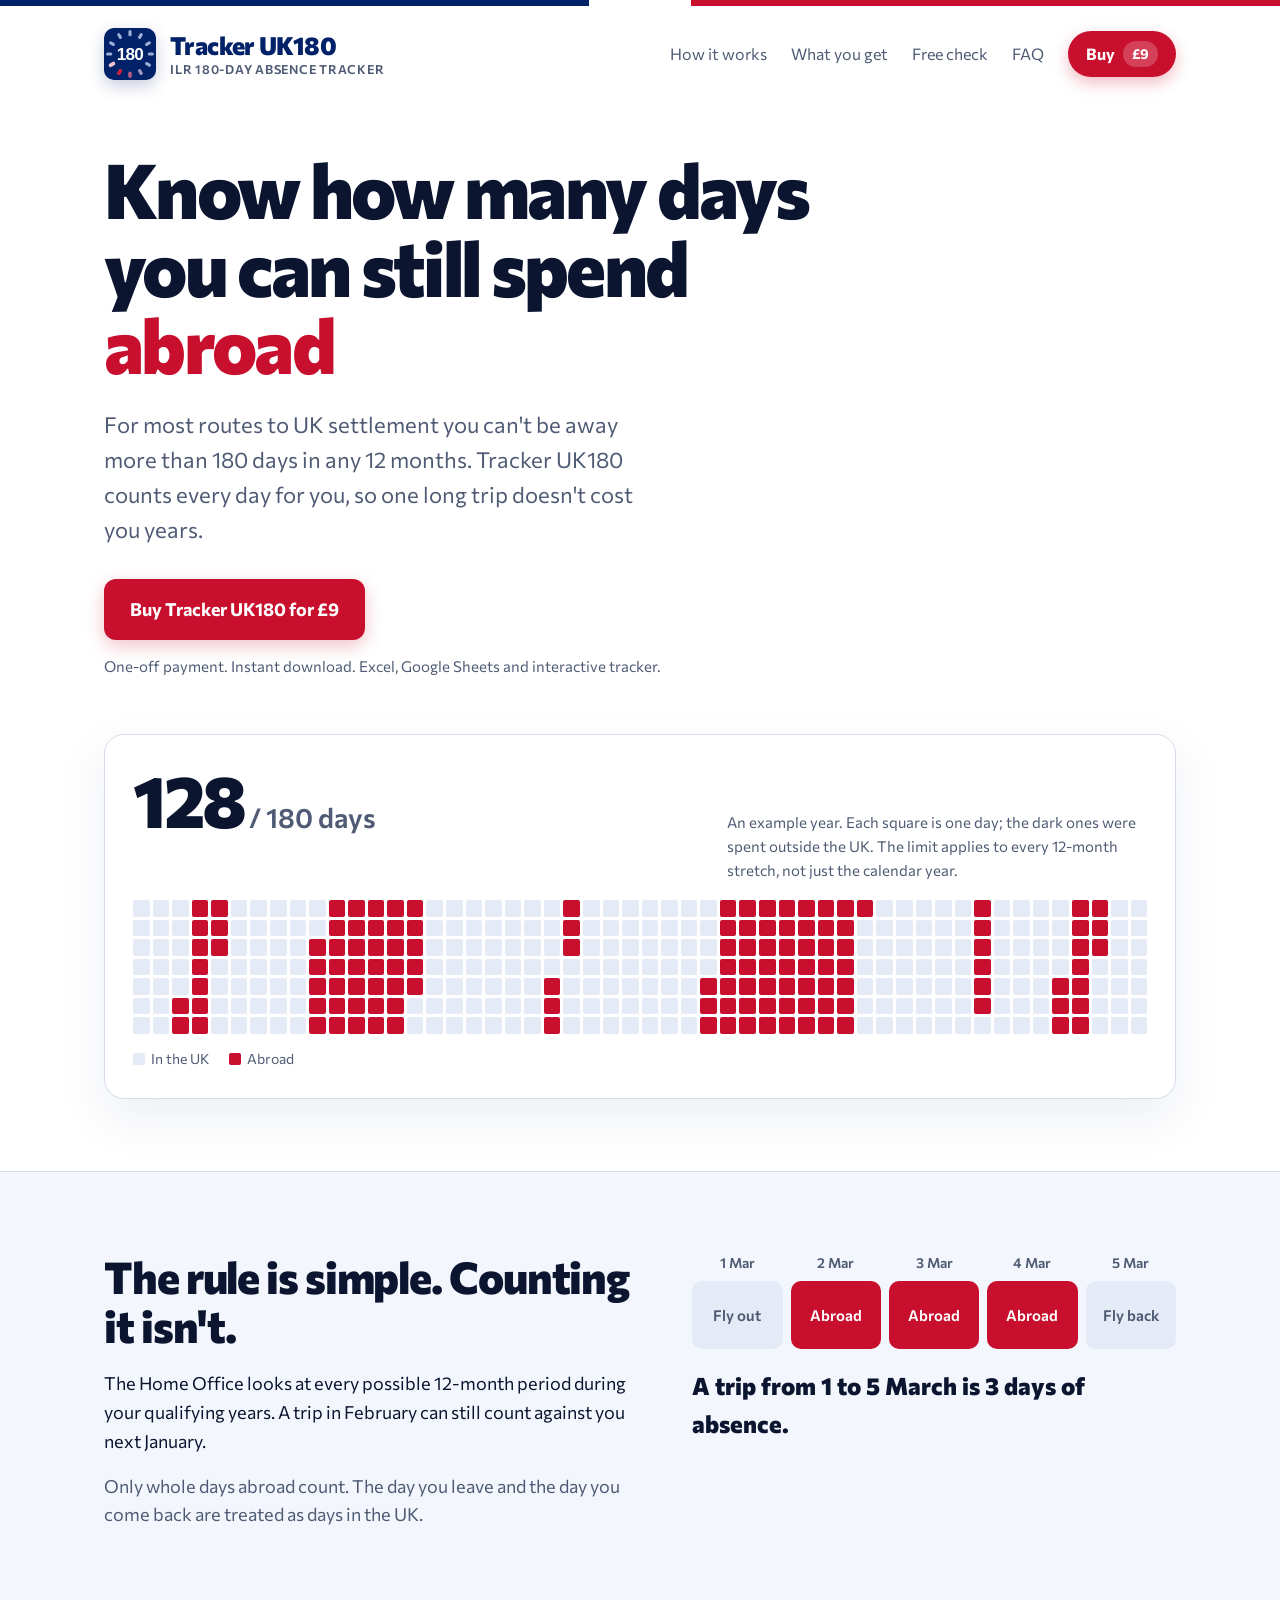
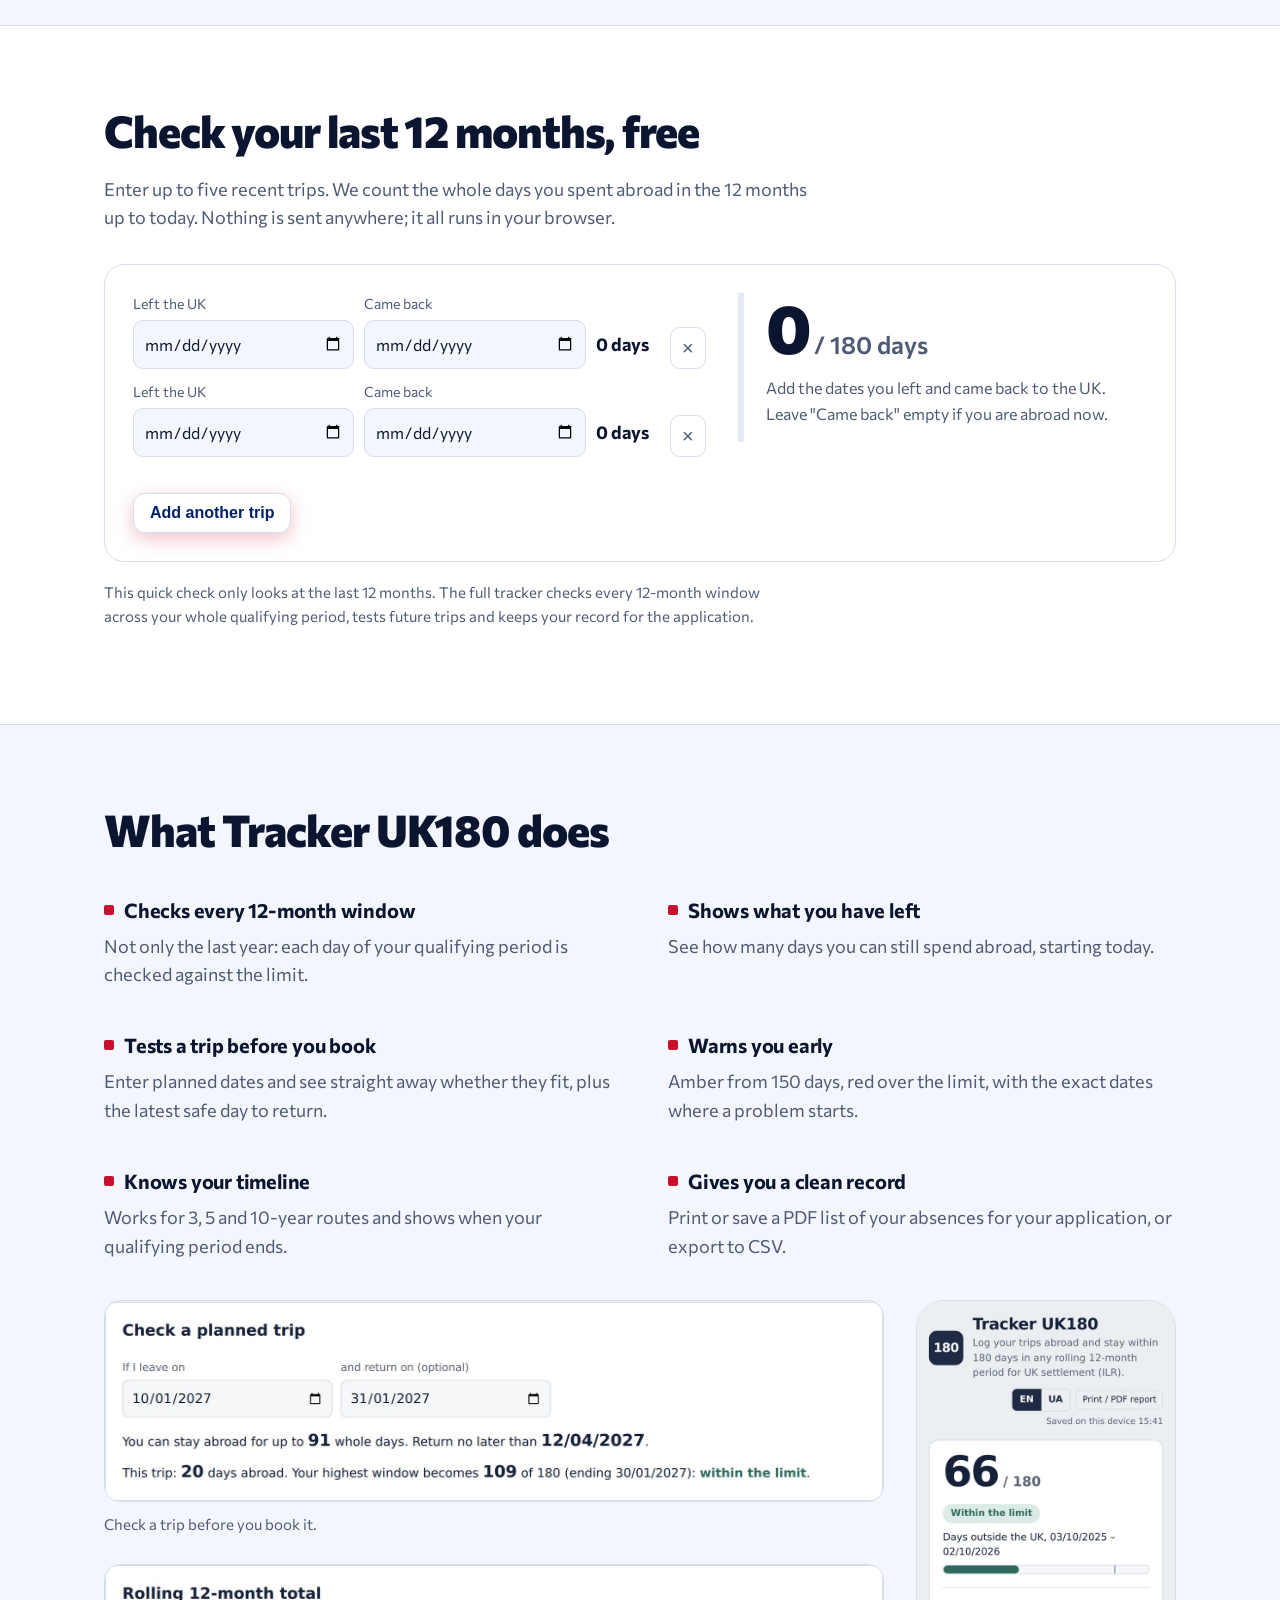
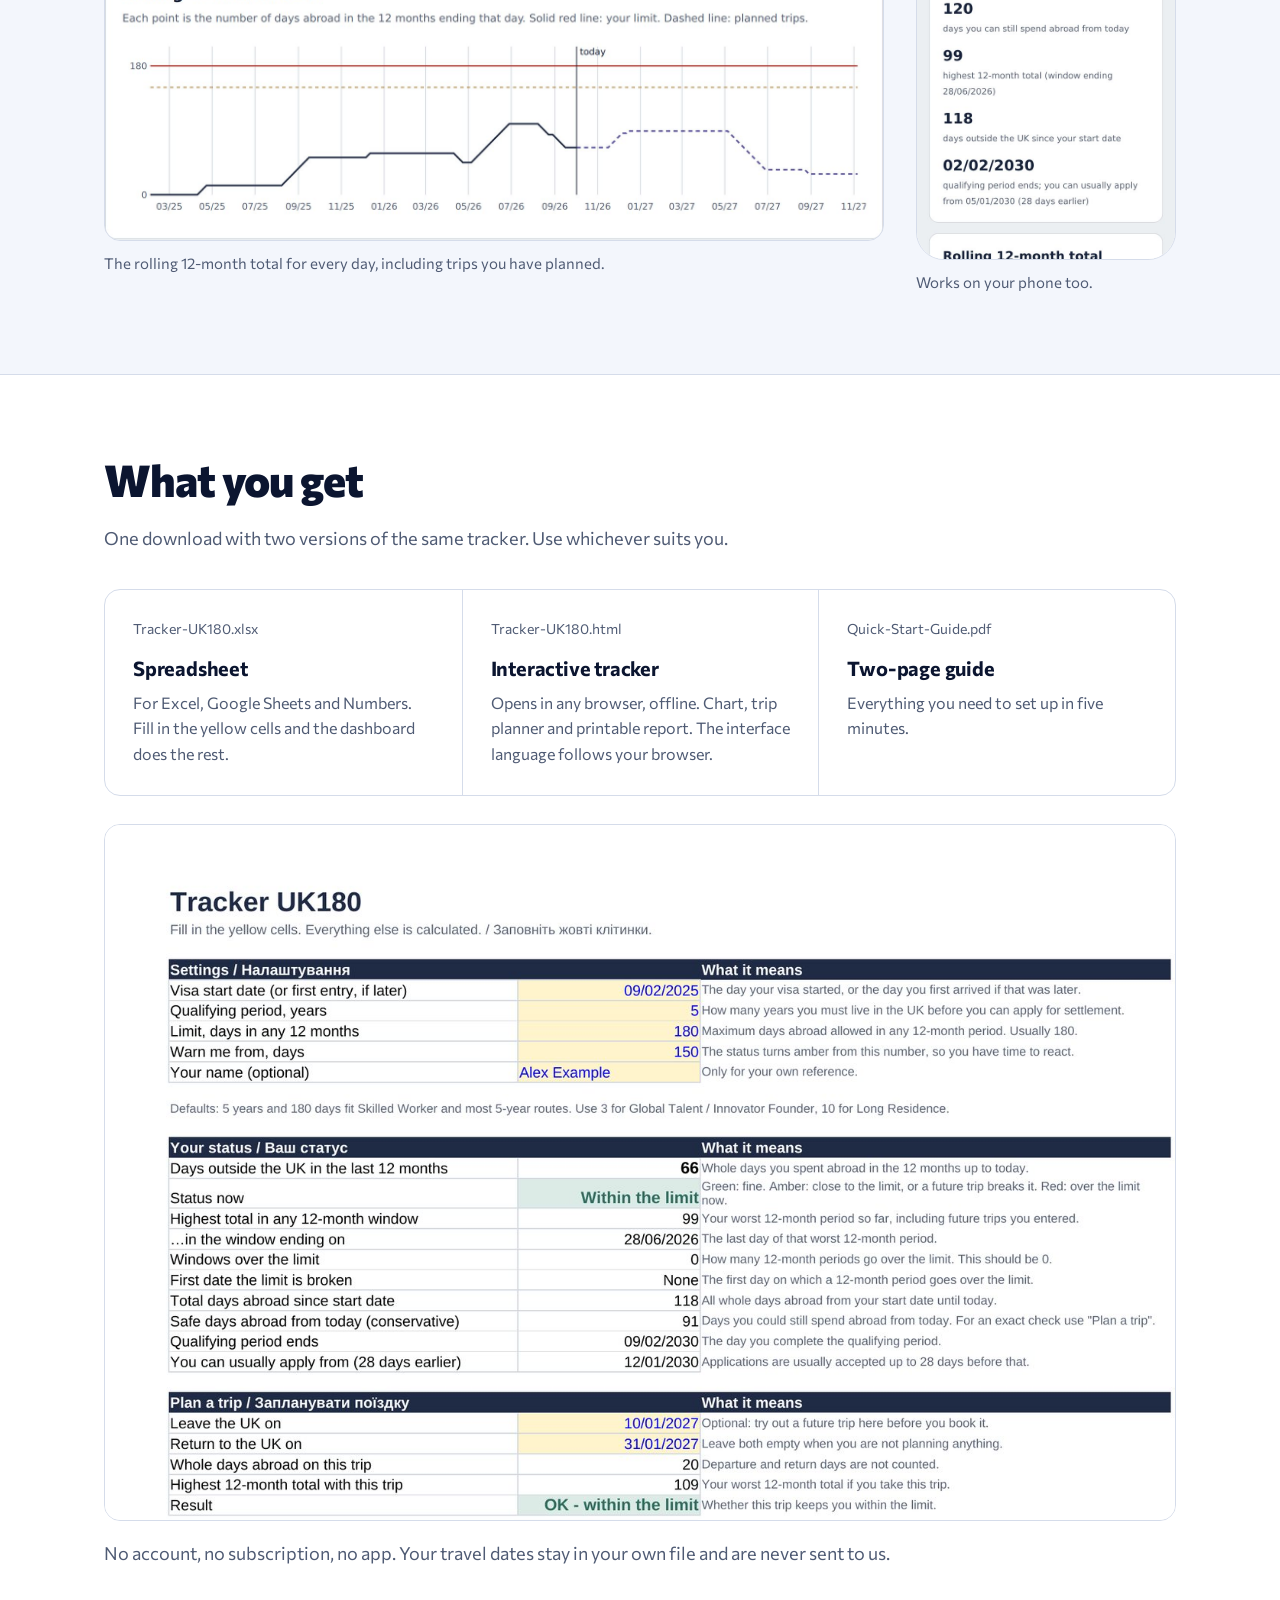
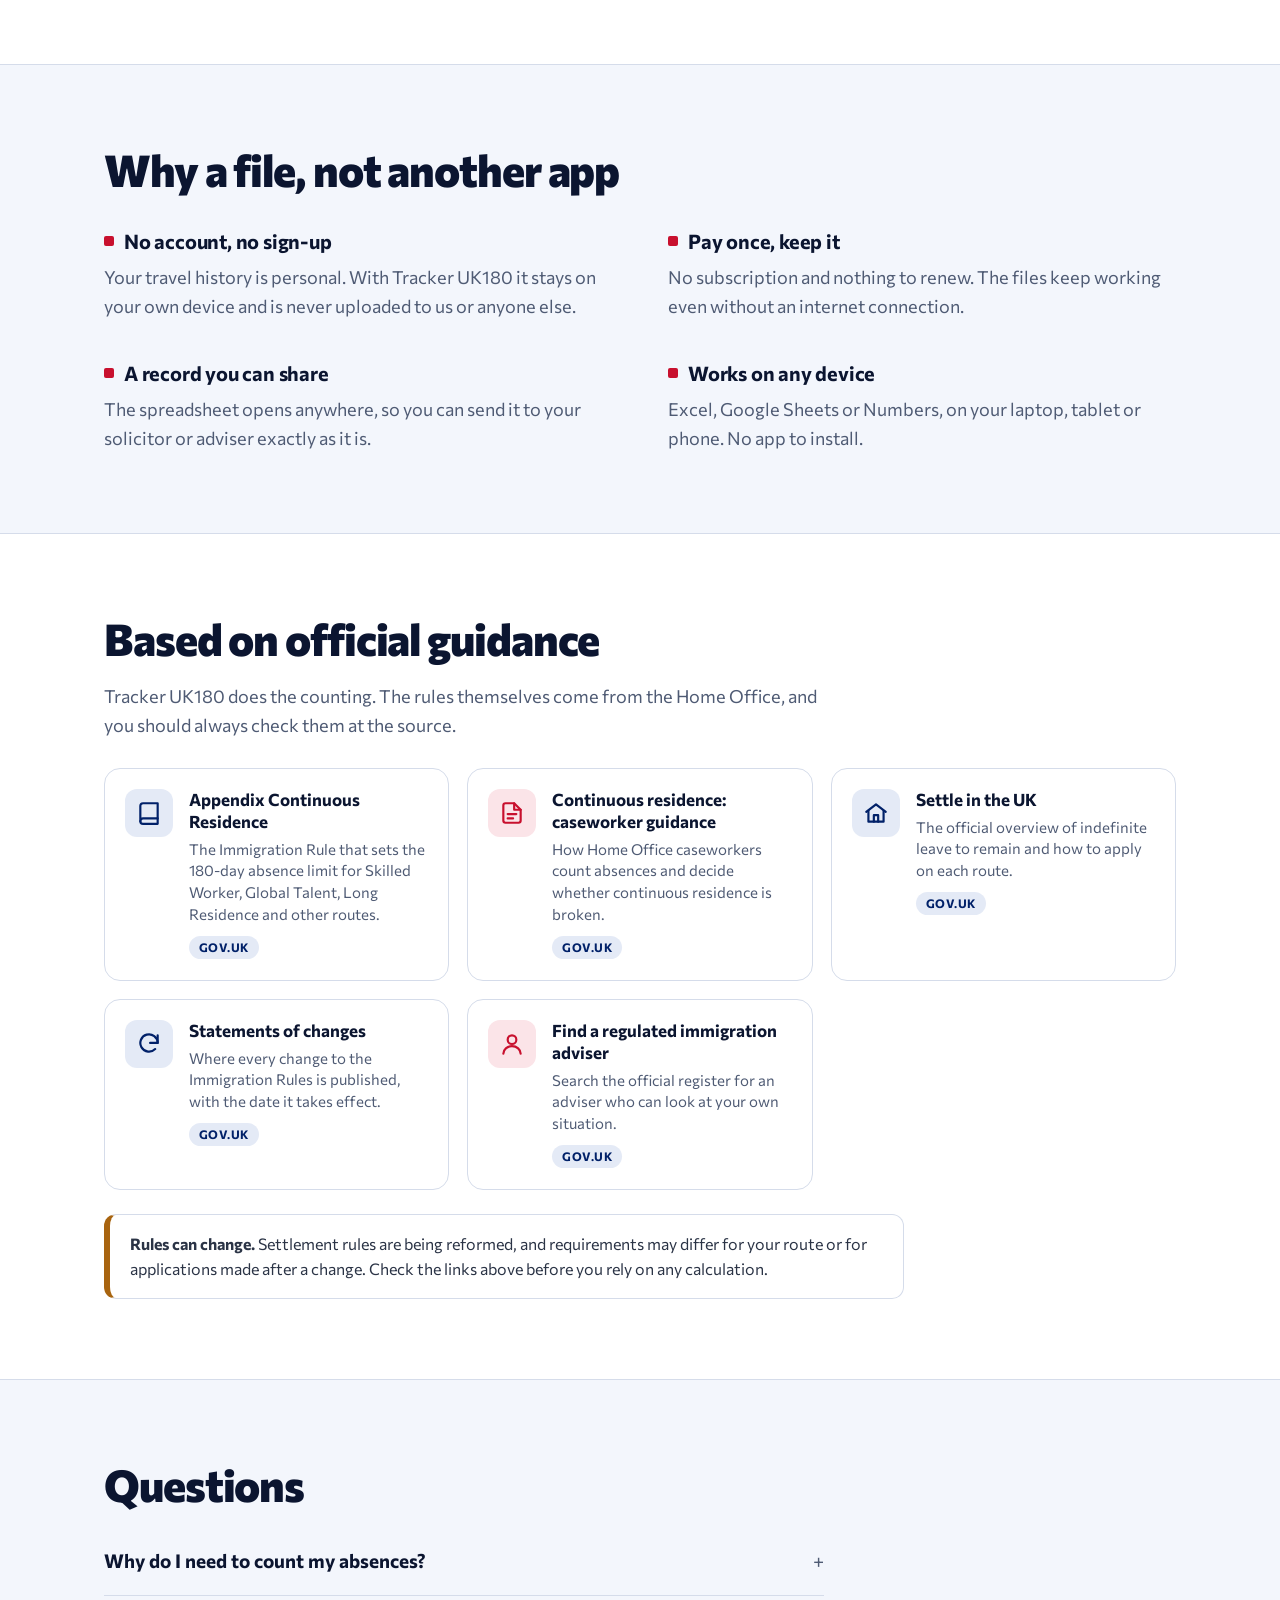
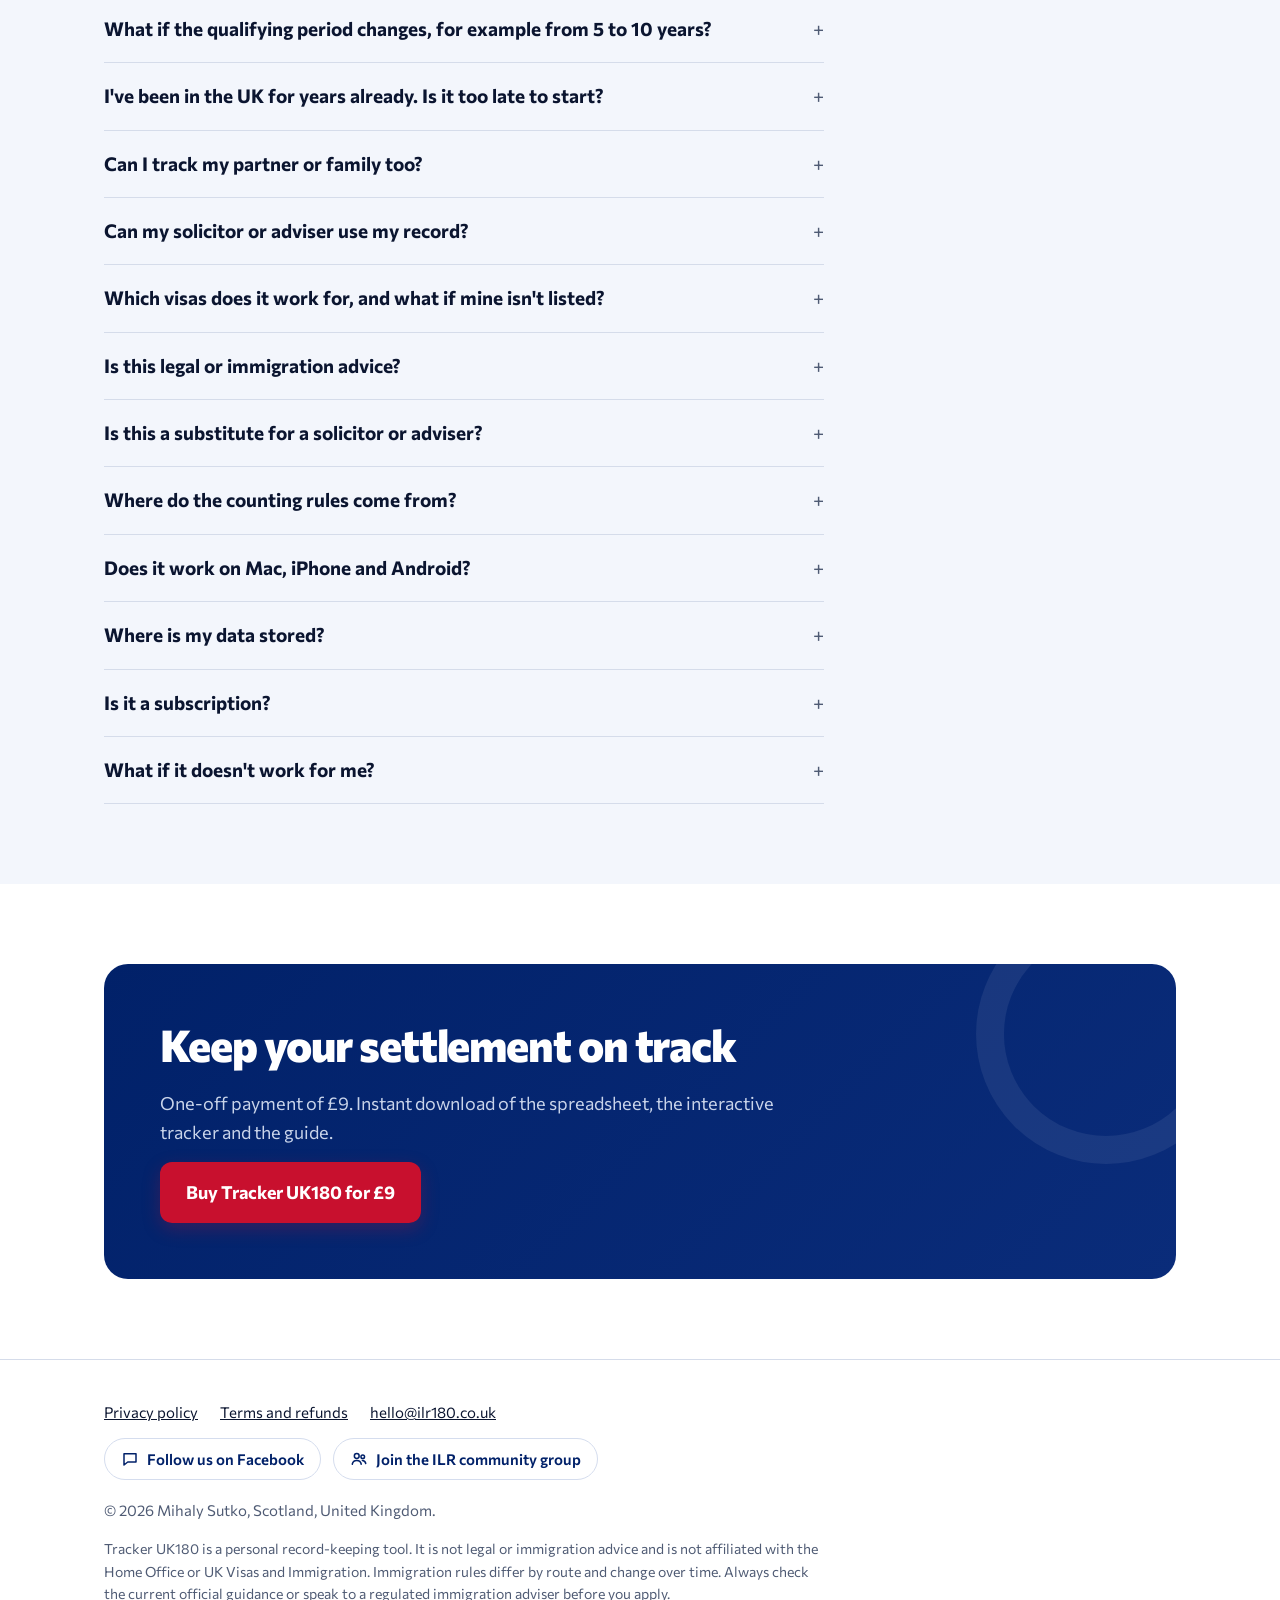
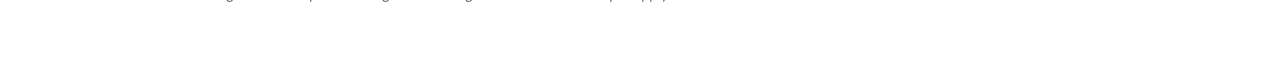
==== commit e64e51c7: "Add files via upload" ====
--- a/index.html
+++ b/index.html
@@ -20,13 +20,13 @@
 <body>
 <div class="flagbar" aria-hidden="true"></div>
 <header class="wrap nav">
-  <a class="brand" href="/"><img class="mark" src="/logo-mark.svg" alt="" width="40" height="40">Tracker UK180</a>
+  <a class="brand" href="/"><img class="mark" src="/logo-mark.svg" alt="" width="52" height="52"><span class="wordmark"><b>Tracker UK180</b><small>ILR 180-day absence tracker</small></span></a>
   <nav>
     <a href="/#how">How it works</a>
     <a href="/#inside">What you get</a>
     <a href="/#check">Free check</a>
     <a href="/#faq">FAQ</a>
-    <a class="navbuy" href="/#buy">Buy</a>
+    <a class="navbuy" href="/#buy">Buy <span class="navprice">£9</span></a>
   </nav>
 </header>
 
@@ -182,6 +182,10 @@
       <a href="/terms">Terms and refunds</a>
       <a data-email href="#">contact</a>
     </div>
+    <div class="social">
+      <a href="https://www.facebook.com/profile.php?id=61594890188561" target="_blank" rel="noopener"><svg viewBox="0 0 24 24" width="18" height="18" aria-hidden="true"><path fill="none" stroke="currentColor" stroke-width="2" stroke-linecap="round" stroke-linejoin="round" d="M4 5h16v11H9l-5 4z"/></svg>Follow us on Facebook</a>
+      <a href="https://www.facebook.com/groups/ilr180uk" target="_blank" rel="noopener"><svg viewBox="0 0 24 24" width="18" height="18" aria-hidden="true"><g fill="none" stroke="currentColor" stroke-width="2" stroke-linecap="round"><circle cx="9" cy="8" r="3.2"/><path d="M3 19c.6-3.2 3-5 6-5s5.4 1.8 6 5"/><circle cx="17" cy="9" r="2.4"/><path d="M16.5 14c2.4.1 4 1.6 4.5 4"/></g></svg>Join the ILR community group</a>
+    </div>
     <p>© <span data-year></span> <span data-seller></span>, <span data-location></span>.</p>
     <p class="disclaimer">Tracker UK180 is a personal record-keeping tool. It is not legal or immigration advice and is not affiliated with the Home Office or UK Visas and Immigration. Immigration rules differ by route and change over time. Always check the current official guidance or speak to a regulated immigration adviser before you apply.</p>
   </div>
--- a/style.css
+++ b/style.css
@@ -18,9 +18,13 @@
 
 /* nav */
 .nav{display:flex;justify-content:space-between;align-items:center;padding-top:22px;padding-bottom:22px}
-.brand{display:flex;align-items:center;gap:12px;font-weight:800;font-size:20px;text-decoration:none;color:var(--ink);letter-spacing:-.01em}
-.mark{width:40px;height:40px;border-radius:10px;background:var(--navy);color:#fff;display:grid;place-items:center;font-weight:800;font-size:15px;letter-spacing:-.03em}
-.nav nav{display:flex;gap:22px;font-size:16px}
+.brand{display:flex;align-items:center;gap:14px;text-decoration:none;color:var(--ink)}
+.wordmark{display:flex;flex-direction:column;line-height:1.05}
+.wordmark b{font-weight:800;font-size:25px;letter-spacing:-.025em;color:var(--navy)}
+.wordmark small{font-size:12.5px;font-weight:600;letter-spacing:.06em;text-transform:uppercase;color:var(--muted);margin-top:5px}
+.mark{width:52px;height:52px;border-radius:13px;box-shadow:0 6px 16px rgba(1,33,105,.22);transition:transform .2s ease;background:var(--navy);color:#fff;display:grid;place-items:center;font-weight:800;font-size:15px;letter-spacing:-.03em}
+.nav nav{display:flex;align-items:center;gap:24px;font-size:16px}
+.brand:hover .mark{transform:rotate(-6deg) scale(1.04)}
 .nav nav a{text-decoration:none;color:var(--muted)}
 .nav nav a:hover{color:var(--ink)}
 @media (max-width:640px){.nav nav a:not(.navbuy){display:none}}
@@ -29,7 +33,14 @@
 .btn{display:inline-block;background:var(--red);transition:transform .15s ease,background .15s ease;box-shadow:0 6px 18px rgba(200,16,46,.25);color:#fff;text-decoration:none;font-weight:700;
   padding:16px 26px;border-radius:12px;font-size:18px}
 .btn:hover{background:var(--redDark)}
-.navbuy{font-weight:700;color:var(--red)!important}
+.navbuy{display:inline-flex;align-items:center;gap:8px;font-weight:700;color:#fff!important;background:var(--red);padding:10px 18px;border-radius:999px;box-shadow:0 6px 16px rgba(200,16,46,.28);transition:transform .15s ease,background .15s ease,box-shadow .15s ease;animation:buypulse 2.8s ease-in-out 1.2s 3}
+.navbuy:hover{background:var(--redDark);transform:translateY(-1px);box-shadow:0 10px 22px rgba(200,16,46,.34)}
+.navprice{background:rgba(255,255,255,.2);border-radius:999px;padding:2px 9px;font-size:14px}
+@keyframes buypulse{0%,100%{box-shadow:0 6px 16px rgba(200,16,46,.28),0 0 0 0 rgba(200,16,46,.45)}50%{box-shadow:0 6px 16px rgba(200,16,46,.28),0 0 0 10px rgba(200,16,46,0)}}
+@media (prefers-reduced-motion:reduce){.navbuy{animation:none}}
+@media (max-width:640px){.mark{width:44px;height:44px;border-radius:11px}.wordmark b{font-size:21px}.wordmark small{font-size:10.5px}.navbuy{padding:9px 14px}}
+.wordmark small{white-space:nowrap}
+@media (max-width:440px){.wordmark small{display:none}}
 
 /* hero */
 .hero{padding-top:48px;padding-bottom:72px}
@@ -104,6 +115,9 @@
 footer{padding:40px 0 60px;font-size:15px;color:var(--muted);border-top:1px solid var(--line)}
 footer .links{display:flex;gap:22px;flex-wrap:wrap;margin-bottom:14px}
 footer .links a{color:var(--ink)}
+footer .social{display:flex;gap:12px;flex-wrap:wrap;margin:6px 0 18px}
+footer .social a{display:inline-flex;align-items:center;gap:8px;text-decoration:none;color:var(--navy);font-weight:600;font-size:15px;border:1.5px solid #D5DDEE;border-radius:999px;padding:8px 16px;transition:background .15s ease,border-color .15s ease}
+footer .social a:hover{background:#EEF2FA;border-color:var(--navy)}
 .disclaimer{font-size:14px;max-width:80ch}
 
 /* legal pages */
